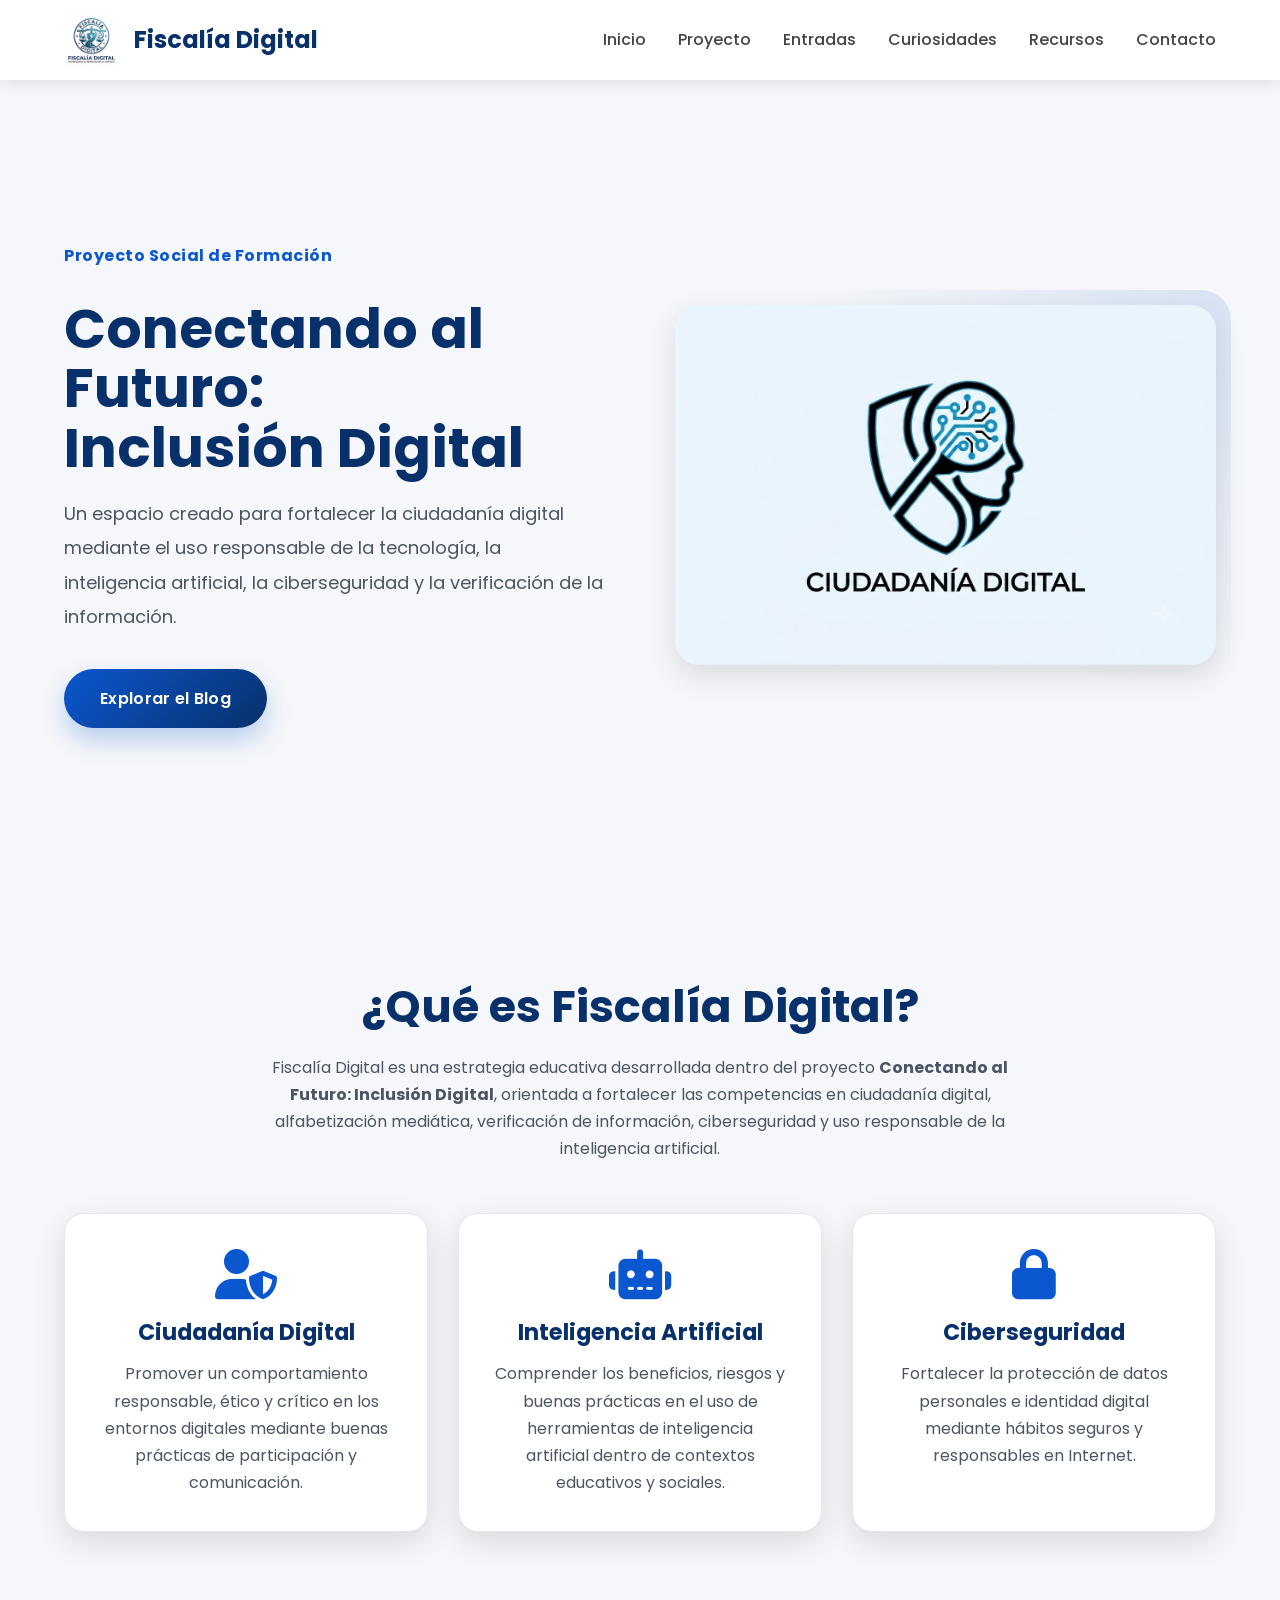
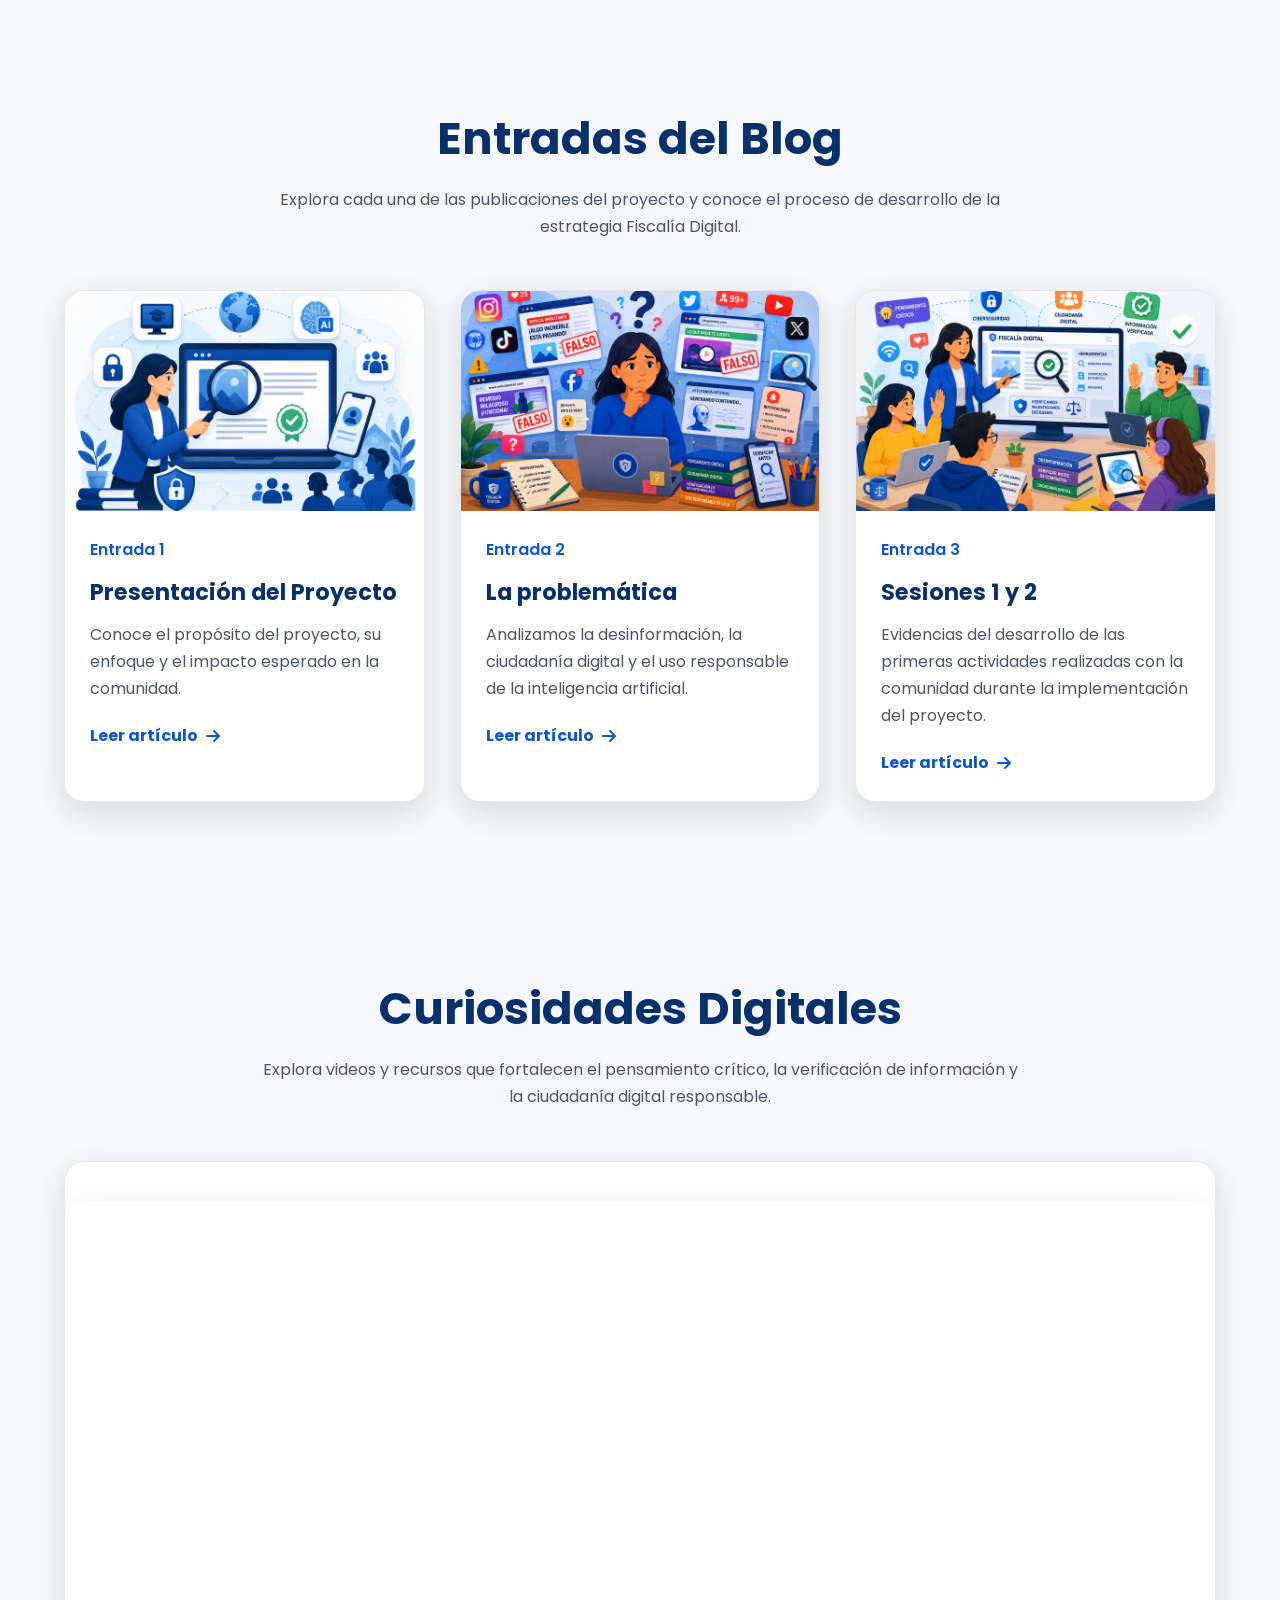
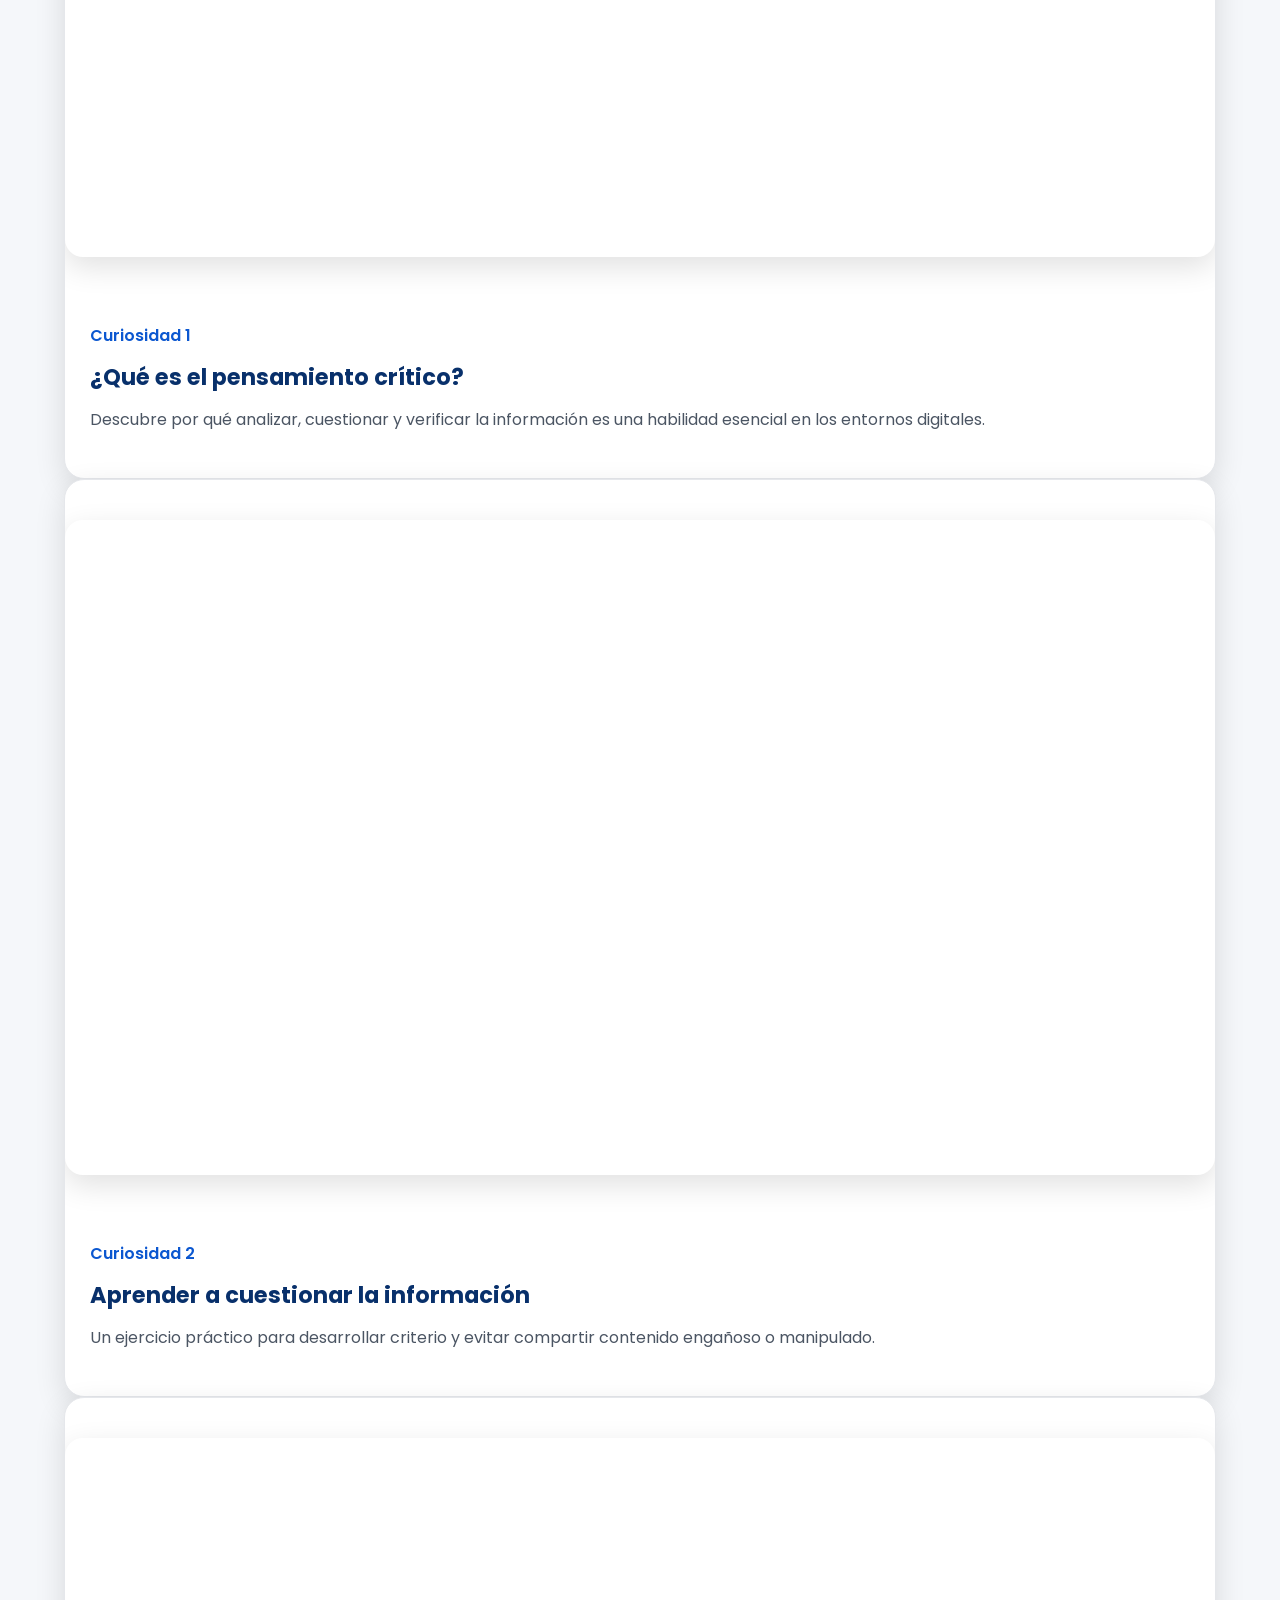
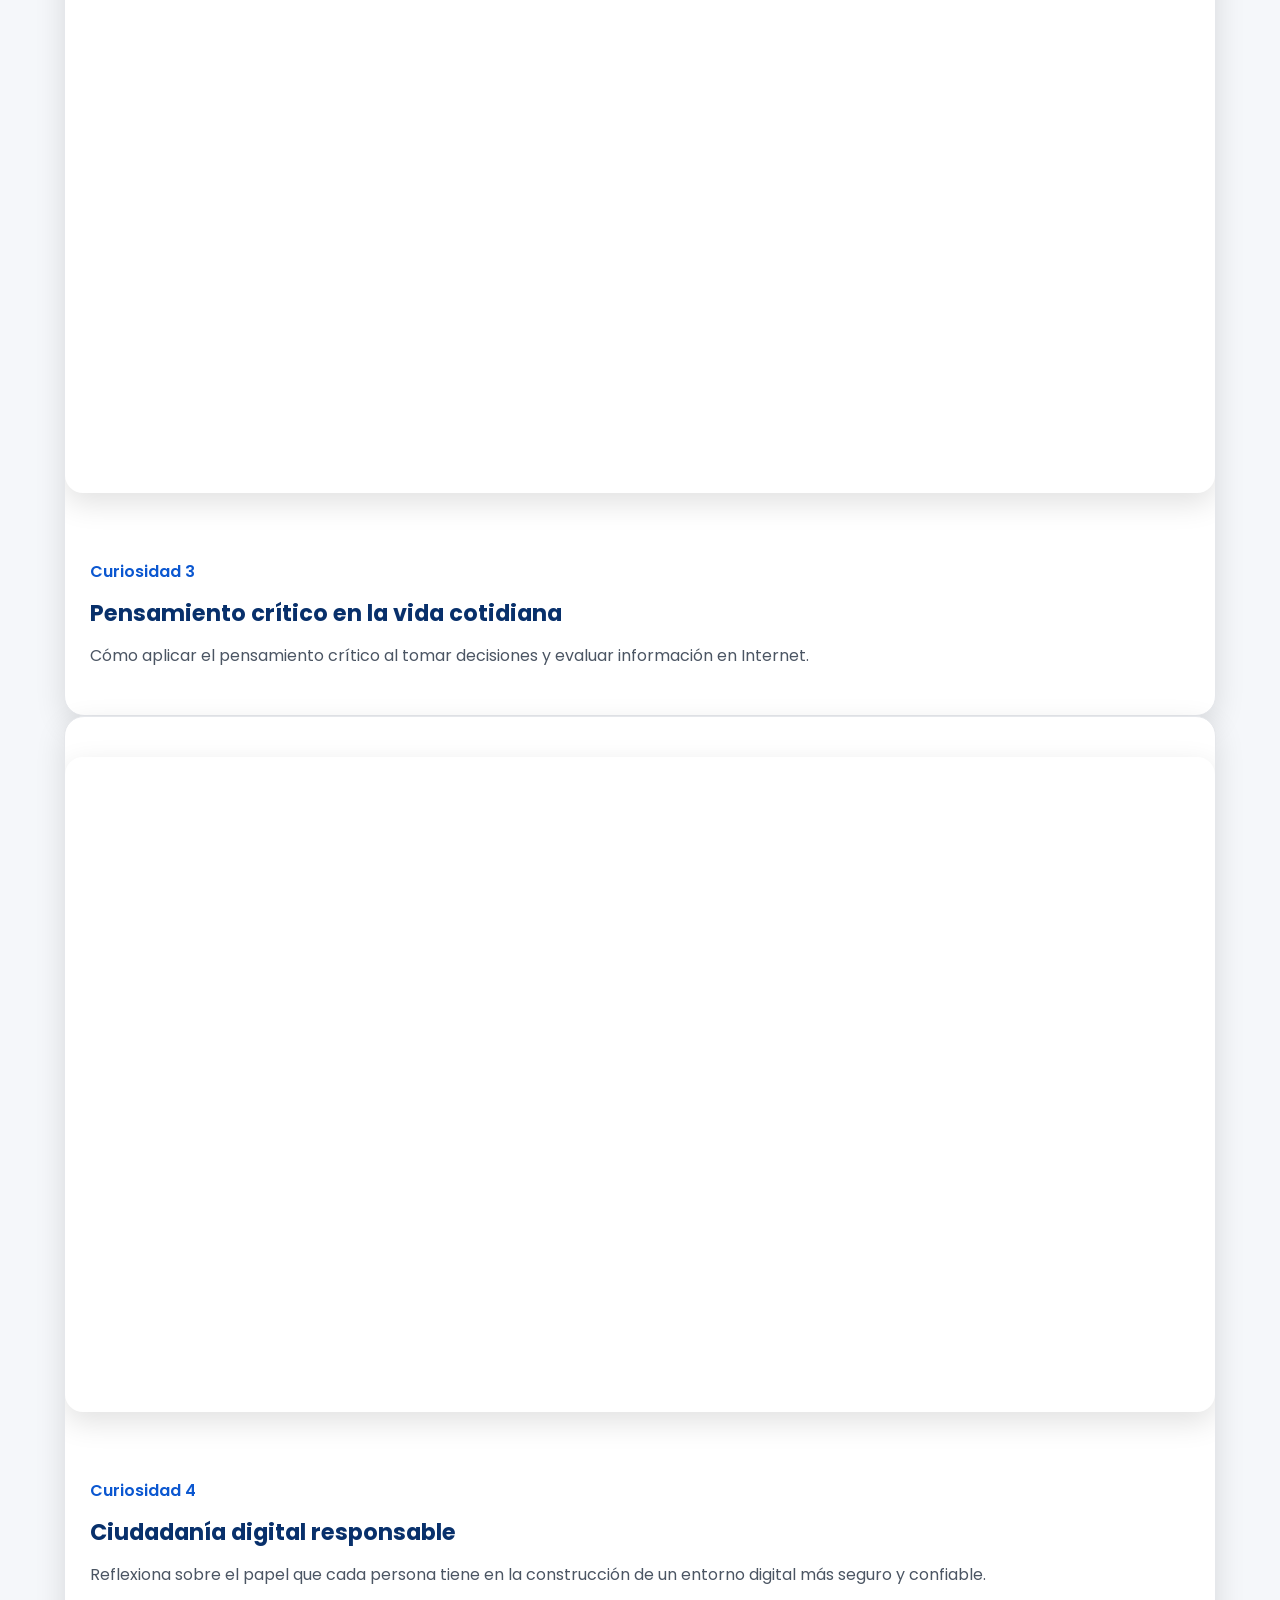
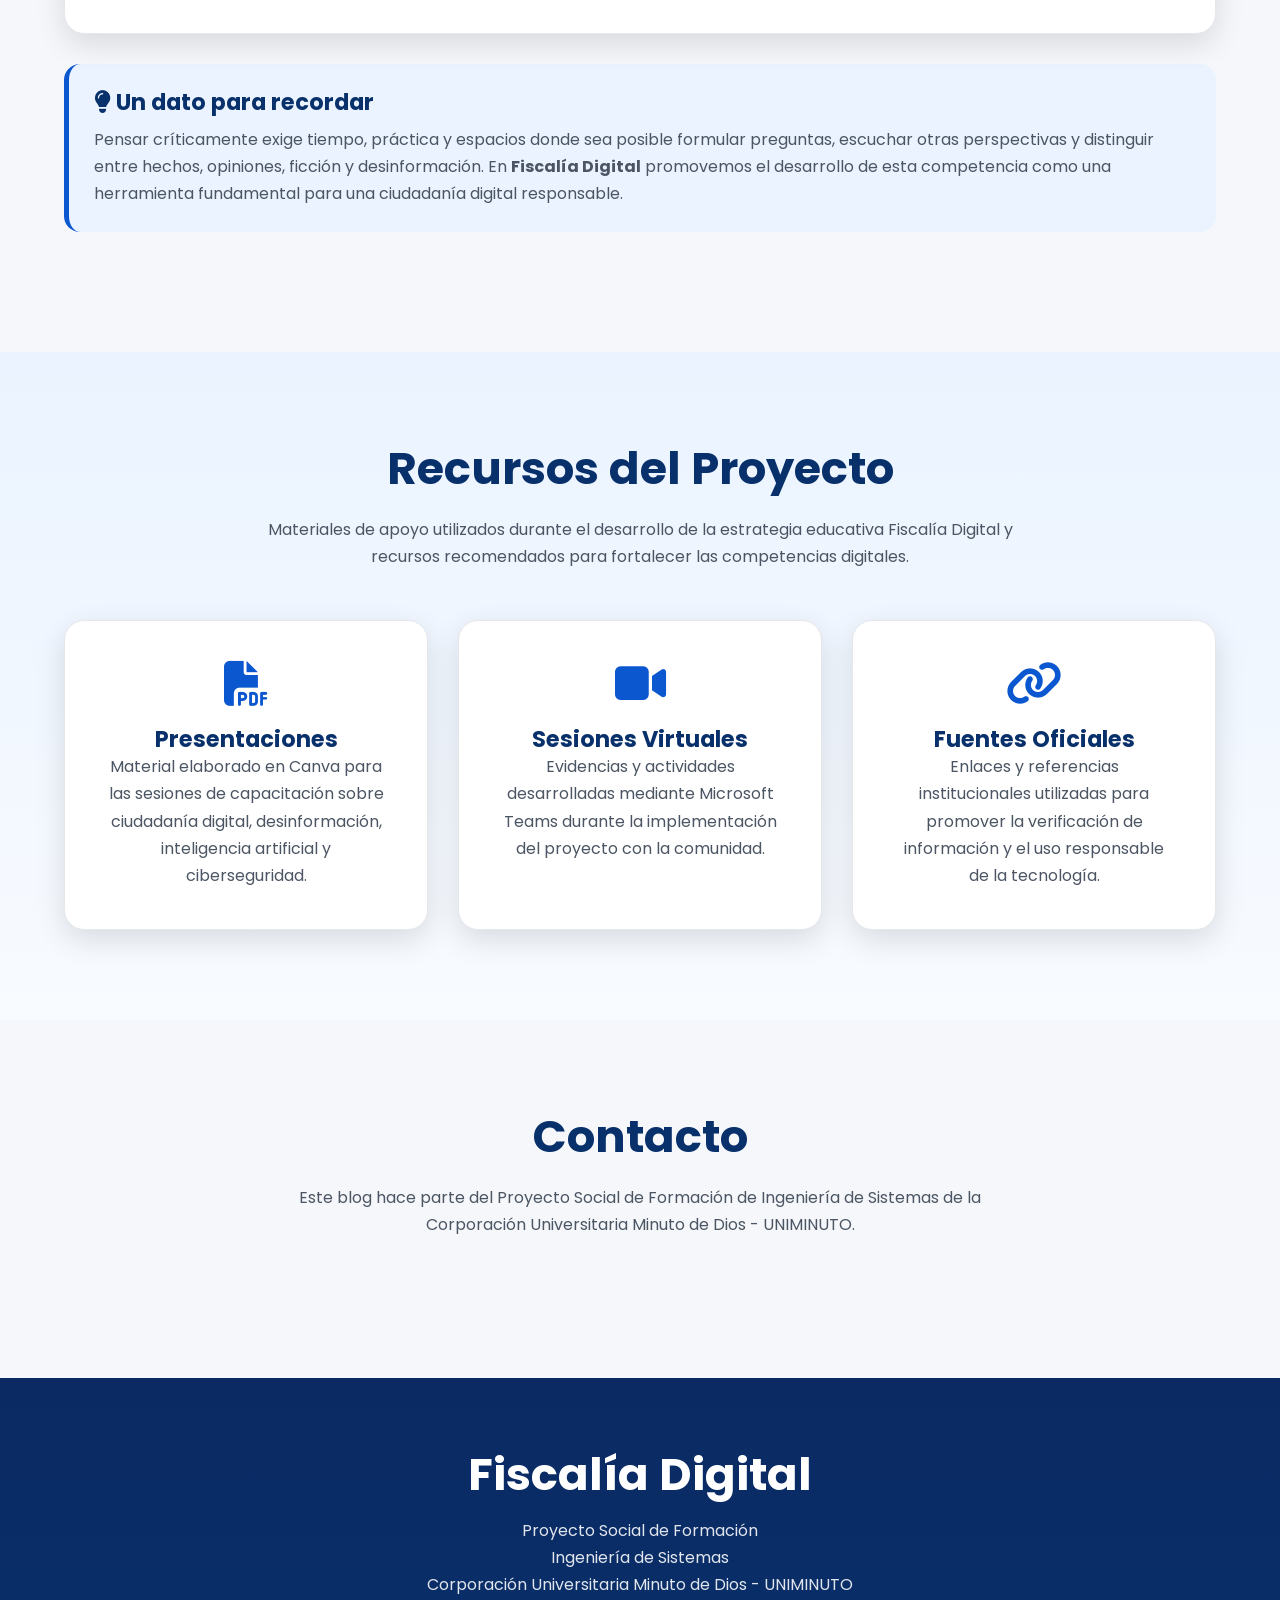
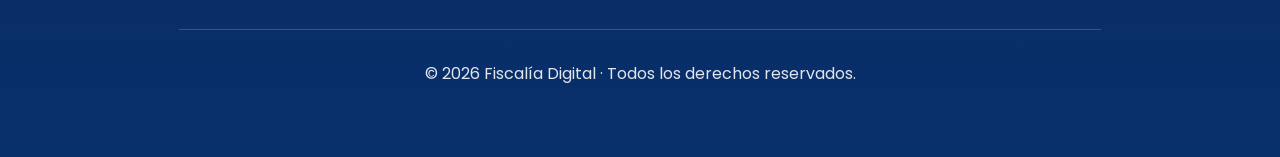
==== index.html @ 52dd86c6 "Revise curiosidades section for clarity and content Updated content in the 'curiosidades' section to" ====
<!DOCTYPE html>

<html lang="es">

<head>

<meta charset="UTF-8">
<meta name="viewport" content="width=device-width, initial-scale=1.0">

<title>Fiscalía Digital | Conectando al Futuro</title>

<meta name="description"
    content="Blog educativo sobre ciudadanía digital, inteligencia artificial, ciberseguridad y verificación de información.">

<link rel="icon" href="img/favicon.png">

<!-- Google Fonts -->
<link rel="preconnect" href="https://fonts.googleapis.com">
<link rel="preconnect" href="https://fonts.gstatic.com" crossorigin>

<link href="https://fonts.googleapis.com/css2?family=Poppins:wght@300;400;500;600;700;800&display=swap"
    rel="stylesheet">

<!-- Font Awesome -->
<link rel="stylesheet"
    href="https://cdnjs.cloudflare.com/ajax/libs/font-awesome/6.7.2/css/all.min.css">

<!-- CSS -->
<link rel="stylesheet" href="css/estilos.css">

</head>

<body>
<!-- ================= HEADER ================= -->

<header>

    <nav class="navbar">

        <div class="logo">

            <img src="img/logo.png" alt="Fiscalía Digital">

            <h2>Fiscalía Digital</h2>

        </div>

        <ul class="menu">
    <li><a href="#">Inicio</a></li>
    <li><a href="#proyecto">Proyecto</a></li>
    <li><a href="#entradas">Entradas</a></li>
    <li><a href="#curiosidades">Curiosidades</a></li>
    <li><a href="#recursos">Recursos</a></li>
    <li><a href="#contacto">Contacto</a></li>
        </ul>    

        <div class="menu-responsive">

            <i class="fa-solid fa-bars"></i>

        </div>

    </nav>

</header>



<!-- ================= HERO ================= -->

<section class="hero">

    <div class="hero-texto">

        <span>Proyecto Social de Formación</span>

        <h1>
            Conectando al Futuro:
            <br>
            Inclusión Digital
        </h1>

        <p>

            Un espacio creado para fortalecer la ciudadanía digital mediante
            el uso responsable de la tecnología, la inteligencia artificial,
            la ciberseguridad y la verificación de la información.

        </p>

        <a href="#entradas" class="btn-principal">

            Explorar el Blog

        </a>

    </div>

    <div class="hero-imagen">

        <img src="img/hero.jpg" alt="Ciudadanía Digital">

    </div>

</section>

<!-- ================= PROYECTO ================= -->

<section class="proyecto" id="proyecto">

    <div class="contenedor">

        <h2>¿Qué es Fiscalía Digital?</h2>

        <p class="subtitulo">

            Fiscalía Digital es una estrategia educativa desarrollada dentro del
            proyecto <strong>Conectando al Futuro: Inclusión Digital</strong>,
            orientada a fortalecer las competencias en ciudadanía digital,
            alfabetización mediática, verificación de información,
            ciberseguridad y uso responsable de la inteligencia artificial.

        </p>

        <div class="objetivos">

            <div class="objetivo">

                <i class="fa-solid fa-user-shield"></i>

                <h3>Ciudadanía Digital</h3>

                <p>

                    Promover un comportamiento responsable, ético y crítico
                    en los entornos digitales mediante buenas prácticas
                    de participación y comunicación.

                </p>

            </div>

            <div class="objetivo">

                <i class="fa-solid fa-robot"></i>

                <h3>Inteligencia Artificial</h3>

                <p>

                    Comprender los beneficios, riesgos y buenas prácticas
                    en el uso de herramientas de inteligencia artificial
                    dentro de contextos educativos y sociales.

                </p>

            </div>

            <div class="objetivo">

                <i class="fa-solid fa-lock"></i>

                <h3>Ciberseguridad</h3>

                <p>

                    Fortalecer la protección de datos personales e identidad
                    digital mediante hábitos seguros y responsables en Internet.

                </p>

            </div>

        </div>

    </div>

</section>


<!-- ================= ENTRADAS ================= -->

<section class="entradas" id="entradas">

    <div class="contenedor">

        <h2>Entradas del Blog</h2>

        <p class="subtitulo">

            Explora cada una de las publicaciones del proyecto y conoce
            el proceso de desarrollo de la estrategia Fiscalía Digital.

        </p>

        <div class="grid-blog">

            <!-- ================= ENTRADA 1 ================= -->

            <article class="card">

                <img src="img/entrada1.jpg" alt="Entrada 1">

                <div class="contenido">

                    <span>Entrada 1</span>

                    <h3>Presentación del Proyecto</h3>

                    <p>

                        Conoce el propósito del proyecto, su enfoque y el
                        impacto esperado en la comunidad.

                    </p>

                    <a href="entradas/entrada1.html">

                        Leer artículo
                        <i class="fa-solid fa-arrow-right"></i>

                    </a>

                </div>

            </article>

            <!-- ================= ENTRADA 2 ================= -->

            <article class="card">

                <img src="img/entrada2.jpg" alt="Entrada 2">

                <div class="contenido">

                    <span>Entrada 2</span>

                    <h3>La problemática</h3>

                    <p>

                        Analizamos la desinformación, la ciudadanía digital
                        y el uso responsable de la inteligencia artificial.

                    </p>

                    <a href="entradas/entrada2.html">

                        Leer artículo
                        <i class="fa-solid fa-arrow-right"></i>

                    </a>

                </div>

            </article>

            <!-- ================= ENTRADA 3 ================= -->

            <article class="card">

                <img src="img/entrada3.jpg" alt="Entrada 3">

                <div class="contenido">

                    <span>Entrada 3</span>

                    <h3>Sesiones 1 y 2</h3>

                    <p>

                        Evidencias del desarrollo de las primeras actividades
                        realizadas con la comunidad durante la implementación
                        del proyecto.

                    </p>

                    <a href="entradas/entrada3.html">

                        Leer artículo
                        <i class="fa-solid fa-arrow-right"></i>

                    </a>

                </div>

            </article>

            <!-- =====================================================
                 ENTRADA 4 (OCULTA TEMPORALMENTE)
            ======================================================

            <article class="card oculto">

                <img src="img/entrada4.jpg" alt="Entrada 4">

                <div class="contenido">

                    <span>Entrada 4</span>

                    <h3>Sesiones 3 y 4</h3>

                    <p>

                        Desarrollo de talleres sobre inteligencia artificial
                        y ciberseguridad.

                    </p>

                    <a href="entradas/entrada4.html">

                        Leer artículo
                        <i class="fa-solid fa-arrow-right"></i>

                    </a>

                </div>

            </article>

            ====================================================== -->

            <!-- =====================================================
                 ENTRADA 5 (OCULTA TEMPORALMENTE)
            ======================================================

            <article class="card oculto">

                <img src="img/entrada5.jpg" alt="Entrada 5">

                <div class="contenido">

                    <span>Entrada 5</span>

                    <h3>Reflexión Final</h3>

                    <p>

                        Conclusiones, aprendizajes y resultados obtenidos
                        durante la implementación del proyecto.

                    </p>

                    <a href="entradas/entrada5.html">

                        Leer artículo
                        <i class="fa-solid fa-arrow-right"></i>

                    </a>

                </div>

            </article>

            ====================================================== -->

        </div>

    </div>

</section>

<!-- ================= CURIOSIDADES DIGITALES ================= -->

<section class="curiosidades" id="curiosidades">

<div class="contenedor">

    <h2>Curiosidades Digitales</h2>

    <p class="subtitulo">

        Explora videos y recursos que fortalecen el pensamiento crítico,
        la verificación de información y la ciudadanía digital responsable.

    </p>

    <div class="carrusel-videos">

        <!-- Video 1 -->

        <article class="card video-card">

            <div class="video">

                <iframe src="https://www.youtube.com/embed/WxC4RfTiOsM"
                    title="Pensamiento crítico y ciudadanía digital"
                    allowfullscreen>

                </iframe>

            </div>

            <div class="contenido">

                <span>Curiosidad 1</span>

                <h3>¿Qué es el pensamiento crítico?</h3>

                <p>

                    Descubre por qué analizar, cuestionar y verificar la
                    información es una habilidad esencial en los entornos digitales.

                </p>

            </div>

        </article>

        <!-- Video 2 -->

        <article class="card video-card">

            <div class="video">

                <iframe src="https://www.youtube.com/embed/isjkB51pM74"
                    title="Aprender a cuestionar la información"
                    allowfullscreen>

                </iframe>

            </div>

            <div class="contenido">

                <span>Curiosidad 2</span>

                <h3>Aprender a cuestionar la información</h3>

                <p>

                    Un ejercicio práctico para desarrollar criterio y evitar
                    compartir contenido engañoso o manipulado.

                </p>

            </div>

        </article>

        <!-- Video 3 -->

        <article class="card video-card">

            <div class="video">

                <iframe src="https://www.youtube.com/embed/Wm_OqUVIvp0"
                    title="Pensamiento crítico en la vida cotidiana"
                    allowfullscreen>

                </iframe>

            </div>

            <div class="contenido">

                <span>Curiosidad 3</span>

                <h3>Pensamiento crítico en la vida cotidiana</h3>

                <p>

                    Cómo aplicar el pensamiento crítico al tomar decisiones
                    y evaluar información en Internet.

                </p>

            </div>

        </article>

        <!-- Video 4 -->

        <article class="card video-card">

            <div class="video">

                <iframe src="https://www.youtube.com/embed/RftVwSvKNKg"
                    title="Ciudadanía digital y verificación de información"
                    allowfullscreen>

                </iframe>

            </div>

            <div class="contenido">

                <span>Curiosidad 4</span>

                <h3>Ciudadanía digital responsable</h3>

                <p>

                    Reflexiona sobre el papel que cada persona tiene en la
                    construcción de un entorno digital más seguro y confiable.

                </p>

            </div>

        </article>

    </div>

    <div class="destacado mt-4">

        <h3>

            <i class="fa-solid fa-lightbulb"></i>

            Un dato para recordar

        </h3>

        <p>

            Pensar críticamente exige tiempo, práctica y espacios donde sea posible
            formular preguntas, escuchar otras perspectivas y distinguir entre
            hechos, opiniones, ficción y desinformación. En <strong>Fiscalía Digital</strong>
            promovemos el desarrollo de esta competencia como una herramienta fundamental
            para una ciudadanía digital responsable.

        </p>

    </div>

</div>


</section>



    
<!-- ================= RECURSOS ================= -->

<section class="recursos" id="recursos">

    <div class="contenedor">

        <h2>Recursos del Proyecto</h2>

        <p class="subtitulo">

            Materiales de apoyo utilizados durante el desarrollo de la estrategia
            educativa Fiscalía Digital y recursos recomendados para fortalecer
            las competencias digitales.

        </p>

        <div class="recursos-grid">

            <div>

                <i class="fa-solid fa-file-pdf"></i>

                <h3>Presentaciones</h3>

                <p>

                    Material elaborado en Canva para las sesiones de capacitación
                    sobre ciudadanía digital, desinformación, inteligencia artificial
                    y ciberseguridad.

                </p>

            </div>

            <div>

                <i class="fa-solid fa-video"></i>

                <h3>Sesiones Virtuales</h3>

                <p>

                    Evidencias y actividades desarrolladas mediante Microsoft Teams
                    durante la implementación del proyecto con la comunidad.

                </p>

            </div>

            <div>

                <i class="fa-solid fa-link"></i>

                <h3>Fuentes Oficiales</h3>

                <p>

                    Enlaces y referencias institucionales utilizadas para promover
                    la verificación de información y el uso responsable de la tecnología.

                </p>

            </div>

        </div>

    </div>

</section>



<!-- ================= CONTACTO ================= -->

<section id="contacto">

    <div class="contenedor">

        <h2>Contacto</h2>

        <p class="subtitulo">

            Este blog hace parte del Proyecto Social de Formación de Ingeniería
            de Sistemas de la Corporación Universitaria Minuto de Dios - UNIMINUTO.

        </p>

  

    </div>

</section>



<!-- ================= FOOTER ================= -->

<footer>

    <div class="contenedor-footer">

        <h2>Fiscalía Digital</h2>

        <p>

            Proyecto Social de Formación

            <br>

            Ingeniería de Sistemas

            <br>

            Corporación Universitaria Minuto de Dios - UNIMINUTO

        </p>

    

        <hr>

        <p>

            © 2026 Fiscalía Digital · Todos los derechos reservados.

        </p>

    </div>

</footer>



<!-- ================= JAVASCRIPT ================= -->

<script src="js/script.js"></script>


</body>

</html>
---- css/estilos.css ----
/* ==========================================================
FISCALÍA DIGITAL
Hoja de estilos principal
Proyecto Social de Formación - UNIMINUTO

Estructura:

1. Sistema Base
2. Componentes del Sitio
3. Componentes para Entradas
4. Interactividad y Responsive
   ========================================================== */

/* ==========================================================

1. SISTEMA BASE
   ========================================================== */

/*==========================
RESET GENERAL
==========================*/

*{

 
margin:0;

padding:0;

box-sizing:border-box;

scroll-behavior:smooth;
 

}

/*==========================
VARIABLES DE DISEÑO
==========================*/

:root{

 
/* Colores principales */

--azul:#0B57D0;

--azulOscuro:#08306B;

--celeste:#EAF3FF;

/* Colores neutros */

--gris:#F5F7FA;

--grisClaro:#FAFBFC;

--grisMedio:#E5E7EB;

--grisOscuro:#6B7280;

/* Texto */

--texto:#333333;

--textoClaro:#4B5563;

/* Básicos */

--blanco:#FFFFFF;

--negro:#111827;

/* Sombras */

--sombra:0px 10px 30px rgba(0,0,0,.12);

--sombraSuave:0px 6px 18px rgba(0,0,0,.08);

--sombraFuerte:0px 18px 45px rgba(0,0,0,.18);

/* Bordes */

--radio:20px;

--borde:#E5E7EB;

/* Transiciones */

--transicion:.3s ease;
 

}

/*==========================
TIPOGRAFÍA Y BODY
==========================*/

body{

 
font-family:'Poppins',sans-serif;

background:var(--gris);

color:var(--texto);

line-height:1.7;

-webkit-font-smoothing:antialiased;

text-rendering:optimizeLegibility;
 

}

/*==========================
ELEMENTOS BÁSICOS
==========================*/

img{

 
width:100%;

display:block;
 

}

a{

 
text-decoration:none;

color:inherit;
 

}

ul{

 
list-style:none;
 

}

button{

 
font-family:inherit;
 

}

/*==========================
CONTENEDOR PRINCIPAL
==========================*/

.contenedor{

 
width:90%;

max-width:1200px;

margin:auto;
 

}

/*==========================
TÍTULOS GLOBALES
==========================*/

h1,
h2,
h3,
h4,
h5,
h6{

 
color:var(--azulOscuro);

font-weight:700;

line-height:1.2;
 

}

h1{

 
font-size:clamp(2.5rem,5vw,4rem);
 

}

h2{

 
font-size:clamp(2rem,4vw,2.8rem);
 

}

h3{

 
font-size:1.4rem;
 

}

p{

 
color:var(--textoClaro);
 

}

/*==========================
SECCIONES
==========================*/

section{

 
padding:90px 0;
 

}

section h2{

 
text-align:center;

margin-bottom:20px;
 

}

.subtitulo{

 
text-align:center;

max-width:760px;

margin:0 auto 50px;
 

}

/*==========================
BOTÓN PRINCIPAL
==========================*/

.btn-principal{

    display:inline-flex;

    align-items:center;

    justify-content:center;

    gap:12px;

    background:linear-gradient(135deg, var(--azul), var(--azulOscuro));

    color:var(--blanco) !important;

    padding:16px 36px;

    border-radius:999px;

    font-weight:600;

    letter-spacing:.3px;

    transition:all var(--transicion);

    box-shadow:0 12px 24px rgba(11,87,208,.25);

}

.btn-principal i{

    font-size:16px;

    color:var(--blanco);

}

.btn-principal:hover{

    background:linear-gradient(135deg, var(--azulOscuro), #06224F);

    color:var(--blanco) !important;

    transform:translateY(-3px);

    box-shadow:0 18px 36px rgba(8,48,107,.30);

}

.btn-principal:visited{

    color:var(--blanco);

}

/*==========================
UTILIDADES
==========================*/

.oculto{

 
display:none !important;
 

}

.texto-centro{

 
text-align:center;
 

}

.mt-1{ margin-top:10px; }

.mt-2{ margin-top:20px; }

.mt-3{ margin-top:30px; }

.mt-4{ margin-top:40px; }

.mt-5{ margin-top:50px; }

.mb-1{ margin-bottom:10px; }

.mb-2{ margin-bottom:20px; }

.mb-3{ margin-bottom:30px; }

.mb-4{ margin-bottom:40px; }

.mb-5{ margin-bottom:50px; }

/*==========================
DIVISOR
==========================*/

.divisor{

 
width:100%;

height:1px;

background:var(--grisMedio);

margin:60px 0;
 

}

/*==========================
ANIMACIÓN BASE
==========================*/

.fade-up{

 
opacity:0;

transform:translateY(30px);

transition:all .8s ease;
 

}

.fade-up.visible{

 
opacity:1;

transform:translateY(0);
 

}

/* ==========================================================
FIN DE LA SECCIÓN 1
========================================================== */
/* ==========================================================
2. COMPONENTES DEL SITIO
========================================================== */

/*==========================
NAVBAR
==========================*/

header{

 
width:100%;

position:fixed;

top:0;

left:0;

z-index:999;

background:rgba(255,255,255,.95);

backdrop-filter:blur(10px);

box-shadow:0 5px 15px rgba(0,0,0,.08);

transition:all var(--transicion);
 

}

.navbar{

 
width:90%;

max-width:1200px;

margin:auto;

display:flex;

justify-content:space-between;

align-items:center;

height:80px;
 

}

.logo{

 
display:flex;

align-items:center;

gap:15px;
 

}

.logo img{

 
width:55px;
 

}

.logo h2{

 
color:var(--azulOscuro);

font-size:24px;

font-weight:700;
 

}

.menu{

 
display:flex;

align-items:center;

gap:32px;
 

}

.menu a{

 
color:#444;

font-weight:500;

position:relative;

transition:color var(--transicion);
 

}

.menu a::after{

 
content:"";

position:absolute;

left:0;

bottom:-6px;

width:0;

height:2px;

background:var(--azul);

transition:width var(--transicion);
 

}

.menu a:hover{

 
color:var(--azul);
 

}

.menu a:hover::after{

 
width:100%;
 

}

.menu-responsive{

 
display:none;

font-size:28px;

color:var(--azul);

cursor:pointer;
 

}

/*==========================
HERO
==========================*/

.hero{

 
margin-top:80px;

min-height:90vh;

display:grid;

grid-template-columns:1fr 1fr;

align-items:center;

gap:70px;

width:90%;

max-width:1200px;

margin-left:auto;

margin-right:auto;

padding:40px 0;
 

}

.hero-texto span{

 
display:inline-block;

color:var(--azul);

font-weight:700;

margin-bottom:10px;

letter-spacing:.5px;
 

}

.hero-texto h1{

 
font-size:55px;

margin:20px 0;

color:var(--azulOscuro);

line-height:1.08;
 

}

.hero-texto p{

 
line-height:1.9;

font-size:18px;

margin-bottom:35px;
 

}

.hero-imagen{

 
position:relative;
 

}

.hero-imagen::before{

 
content:"";

position:absolute;

inset:-15px;

border-radius:30px;

background:radial-gradient(circle at top right, rgba(11,87,208,.12), transparent 60%);

z-index:-1;
 

}

.hero-imagen img{

 
border-radius:25px;

box-shadow:var(--sombra);

transition:transform .4s ease;
 

}

.hero-imagen img:hover{

 
transform:scale(1.02);
 

}

/*==========================
OBJETIVOS
==========================*/

.objetivos{

 
margin-top:50px;

display:grid;

grid-template-columns:repeat(3,1fr);

gap:30px;
 

}

.objetivo{

 
background:var(--blanco);

border:1px solid var(--borde);

border-radius:20px;

padding:35px;

text-align:center;

box-shadow:var(--sombra);

transition:transform .35s ease, box-shadow .35s ease;
 

}

.objetivo:hover{

 
transform:translateY(-10px);

box-shadow:0 18px 40px rgba(11,87,208,.16);
 

}

.objetivo i{

 
font-size:50px;

color:var(--azul);

margin-bottom:20px;
 

}

.objetivo h3{

 
margin-bottom:15px;
 

}

/*==========================
TARJETAS BLOG
==========================*/

.grid-blog{

 
display:grid;

grid-template-columns:repeat(auto-fit,minmax(320px,1fr));

gap:35px;
 

}

.card{

 
background:var(--blanco);

border:1px solid var(--borde);

overflow:hidden;

border-radius:20px;

box-shadow:var(--sombra);

transition:transform .35s ease, box-shadow .35s ease;
 

}

.card:hover{

 
transform:translateY(-10px);

box-shadow:0 18px 40px rgba(11,87,208,.16);
 

}

.card img{

 
height:220px;

object-fit:cover;
 

}

.card .contenido{

 
padding:25px;
 

}

.card span{

 
color:var(--azul);

font-weight:600;
 

}

.card h3{

 
margin:15px 0;
 

}

.card p{

 
line-height:1.7;

margin-bottom:20px;
 

}

.card a{

 
color:var(--azul);

font-weight:bold;

display:inline-flex;

align-items:center;

gap:8px;
 

}

.card a i{

 
margin-left:0;
 

}

/*==========================
RECURSOS
==========================*/

.recursos{

 
background:linear-gradient(180deg,var(--celeste),#F8FBFF);
 

}

.recursos-grid{

 
display:grid;

grid-template-columns:repeat(3,1fr);

gap:30px;

margin-top:50px;
 

}

.recursos-grid div{

 
background:var(--blanco);

border:1px solid var(--borde);

padding:40px;

border-radius:20px;

text-align:center;

box-shadow:var(--sombra);

transition:transform .35s ease, box-shadow .35s ease;
 

}

.recursos-grid div:hover{

 
transform:translateY(-8px);

box-shadow:0 18px 40px rgba(11,87,208,.16);
 

}

.recursos-grid i{

 
font-size:45px;

color:var(--azul);

margin-bottom:20px;
 

}

/*==========================
FOOTER
==========================*/

footer{

 
background:linear-gradient(180deg,#0B2A63,var(--azulOscuro));

color:var(--blanco);

padding:70px 0;

text-align:center;
 

}

footer h2{

 
color:var(--blanco);

margin-bottom:15px;
 

}

footer p{

 
color:rgba(255,255,255,.88);
 

}

.redes{

 
display:flex;

justify-content:center;

gap:18px;

margin:30px 0;
 

}

.redes a{

 
width:50px;

height:50px;

background:rgba(255,255,255,.12);

color:var(--blanco);

display:flex;

justify-content:center;

align-items:center;

border-radius:50%;

font-size:20px;

transition:all var(--transicion);
 

}

.redes a:hover{

 
background:var(--blanco);

color:var(--azul);

transform:translateY(-4px);
 

}
.contenedor-footer{

    width:90%;

    max-width:1200px;

    margin:auto;

}

footer hr{

 
margin:30px auto;

width:80%;

border:none;

border-top:1px solid rgba(255,255,255,.18);
 

}

/* ==========================================================
FIN DE LA SECCIÓN 2
========================================================== */
/* ==========================================================
3. COMPONENTES PARA ENTRADAS
========================================================== */

/*==========================
HERO DE ARTÍCULOS
==========================*/

.hero-articulo{

 
min-height:60vh;

align-items:center;
 

}

.hero-articulo .hero-texto{

 
max-width:620px;
 

}

.hero-articulo .hero-texto p{

 
max-width:560px;
 

}

.hero-articulo .hero-imagen img{

 
max-height:420px;

object-fit:cover;
 

}

/*==========================
CONTENIDO DEL ARTÍCULO
==========================*/

.articulo{

 
padding:50px;
 

}

.articulo h2{

 
text-align:left;

margin-bottom:20px;
 

}

.articulo h3{

 
text-align:left;

margin:35px 0 15px;
 

}

.articulo p{

 
line-height:1.9;

margin-bottom:18px;

color:var(--textoClaro);
 

}

.articulo ul{

 
list-style:disc;

padding-left:22px;

color:var(--textoClaro);

line-height:1.9;

margin-bottom:20px;
 

}

.articulo li{

 
margin-bottom:8px;
 

}

/*==========================
AUTOR DEL ARTÍCULO
==========================*/

.autor{

 
display:flex;

align-items:center;

gap:15px;

margin-bottom:35px;
 

}

.autor img{

 
width:60px;

height:60px;

border-radius:50%;

object-fit:cover;
 

}

.autor h4{

 
margin:0;

color:var(--azulOscuro);
 

}

.autor small{

 
color:var(--grisOscuro);
 

}

/*==========================
BADGES / ETIQUETAS
==========================*/

.badges{

 
display:flex;

flex-wrap:wrap;

gap:12px;

margin-top:25px;
 

}

.badge{

 
display:inline-flex;

align-items:center;

gap:8px;

background:var(--celeste);

color:var(--azulOscuro);

padding:10px 16px;

border-radius:999px;

font-size:14px;

font-weight:600;
 

}

/*==========================
CAJAS DESTACADAS
==========================*/

.destacado{

 
background:var(--celeste);

border-left:5px solid var(--azul);

padding:25px;

border-radius:16px;

margin:30px 0;
 

}

.destacado h3{

 
margin:0 0 10px;

color:var(--azulOscuro);
 

}

.destacado p{

 
margin:0;
 

}

/*==========================
CITA O MENSAJE
==========================*/

.cita{

 
background:#FFF8E8;

border-left:6px solid #F4B400;

padding:25px;

border-radius:16px;

margin:30px 0;

font-style:italic;
 

}

.cita strong{

 
display:block;

color:#8A5A00;

margin-bottom:10px;
 

}

/*==========================
LISTA DE TEMAS
==========================*/

.lista-temas{

 
background:var(--grisClaro);

border:1px solid var(--borde);

border-radius:18px;

padding:25px;

margin:30px 0;
 

}

.lista-temas ul{

 
margin:0;

padding-left:20px;
 

}

.lista-temas li{

 
margin-bottom:10px;
 

}

/*==========================
GALERÍA DE IMÁGENES
==========================*/

.galeria{

 
display:grid;

grid-template-columns:repeat(auto-fit,minmax(240px,1fr));

gap:20px;

margin:35px 0;
 

}

.galeria img{

 
border-radius:18px;

height:220px;

object-fit:cover;

box-shadow:var(--sombra);

transition:transform var(--transicion);
 

}

.galeria img:hover{

 
transform:scale(1.03);
 

}

/*==========================
LÍNEA DE TIEMPO
==========================*/

.timeline{

 
position:relative;

padding-left:30px;

margin:35px 0;
 

}

.timeline::before{

 
content:"";

position:absolute;

left:8px;

top:0;

bottom:0;

width:3px;

background:var(--azul);
 

}

.timeline-item{

 
position:relative;

margin-bottom:30px;
 

}

.timeline-item::before{

 
content:"";

position:absolute;

left:-30px;

top:6px;

width:18px;

height:18px;

background:var(--azul);

border-radius:50%;

box-shadow:0 0 0 5px var(--celeste);
 

}

.timeline-item h3{

 
margin:0 0 10px;
 

}

/*==========================
RESULTADOS / MÉTRICAS
==========================*/

.resultados{

 
display:grid;

grid-template-columns:repeat(auto-fit,minmax(220px,1fr));

gap:20px;

margin:35px 0;
 

}

.resultado{

 
background:var(--blanco);

border:1px solid var(--borde);

border-radius:18px;

padding:25px;

text-align:center;

box-shadow:var(--sombra);
 

}

.resultado i{

 
font-size:36px;

color:var(--azul);

margin-bottom:15px;
 

}

.resultado h4{

 
margin-bottom:10px;

color:var(--azulOscuro);
 

}

/*==========================
VIDEO RESPONSIVO
==========================*/

.video{

 
margin:40px 0;

border-radius:18px;

overflow:hidden;

box-shadow:var(--sombra);
 

}

.video iframe{

 
width:100%;

aspect-ratio:16/9;

border:none;
 

}

/*==========================
REFERENCIAS
==========================*/

.referencias{

 
background:var(--grisClaro);

border:1px solid var(--borde);

border-radius:18px;

padding:25px;

margin-top:40px;
 

}

.referencias h3{

 
margin-top:0;
 

}

.referencias ul{

 
list-style:decimal;

padding-left:22px;

line-height:1.9;
 

}

.referencias li{

 
margin-bottom:10px;
 

}

/*==========================
BOTÓN CENTRADO
==========================*/

.texto-centro{

 
text-align:center;
 

}

/* ==========================================================
FIN DE LA SECCIÓN 3
========================================================== */
/* ==========================================================
4. INTERACTIVIDAD Y RESPONSIVE
========================================================== */

/*==============================
MENÚ RESPONSIVE
==============================*/

.mostrar-menu{

 
display:flex !important;

position:absolute;

top:80px;

left:0;

width:100%;

background:rgba(255,255,255,.98);

backdrop-filter:blur(12px);

flex-direction:column;

align-items:center;

padding:30px;

gap:25px;

box-shadow:0 10px 20px rgba(0,0,0,.15);

animation:desplegarMenu .3s ease;
 

}

@keyframes desplegarMenu{

 
from{

    opacity:0;

    transform:translateY(-12px);

}

to{

    opacity:1;

    transform:translateY(0);

}
 

}

/*==============================
NAVBAR SCROLL
==============================*/

.navbar-scroll{

 
background:#ffffff;

box-shadow:0 10px 25px rgba(0,0,0,.12);
 

}

/*==============================
BOTÓN SUBIR
==============================*/

.btn-subir{

 
position:fixed;

right:25px;

bottom:25px;

width:55px;

height:55px;

border:none;

border-radius:50%;

background:var(--azul);

color:var(--blanco);

cursor:pointer;

font-size:22px;

opacity:0;

pointer-events:none;

transition:all var(--transicion);

z-index:999;

box-shadow:0 10px 24px rgba(11,87,208,.28);
 

}

.btn-subir:hover{

 
background:var(--azulOscuro);

transform:translateY(-4px);
 

}

.btn-subir.mostrar{

 
opacity:1;

pointer-events:auto;
 

}

/*==============================
ANIMACIONES DE APARICIÓN
==============================*/

.card,
.objetivo,
.recursos-grid div,
.resultado,
.timeline-item,
.galeria img{

 
opacity:0;

transform:translateY(40px);

transition:opacity .8s ease, transform .8s ease;
 

}

.visible{

 
opacity:1 !important;

transform:translateY(0) !important;
 

}

/*==============================
RESPONSIVE - TABLET
==============================*/

@media(max-width:1024px){

 
.hero{

    grid-template-columns:1fr;

    text-align:center;

    gap:40px;

    min-height:auto;

    padding:60px 0;

}

.hero-imagen{

    max-width:700px;

    margin:0 auto;

}

.objetivos{

    grid-template-columns:repeat(2,1fr);

}

.recursos-grid{

    grid-template-columns:repeat(2,1fr);

}
 

}

/*==============================
RESPONSIVE - MÓVIL
==============================*/

@media(max-width:768px){

 
section{

    padding:70px 0;

}

.navbar{

    height:72px;

}

.logo h2{

    font-size:20px;

}

.logo img{

    width:48px;

}

.menu{

    display:none;

}

.menu-responsive{

    display:block;

}

.hero{

    margin-top:72px;

    grid-template-columns:1fr;

    text-align:center;

    gap:30px;

    min-height:auto;

}

.hero h1{

    font-size:42px;

}

.hero-texto p{

    font-size:16px;

}

.btn-principal{

    width:100%;

    justify-content:center;

}

.objetivos,
.recursos-grid,
.resultados{

    grid-template-columns:1fr;

}

.articulo{

    padding:30px;

}

.autor{

    flex-direction:column;

    text-align:center;

}

.badges{

    justify-content:center;

}

.galeria{

    grid-template-columns:1fr;

}

.timeline{

    padding-left:22px;

}

.timeline-item::before{

    left:-22px;

}

.btn-subir{

    width:50px;

    height:50px;

    right:18px;

    bottom:18px;

}
 

}

/*==============================
RESPONSIVE - PANTALLAS PEQUEÑAS
==============================*/

@media(max-width:480px){

 
.contenedor{

    width:94%;

}

.hero h1{

    font-size:34px;

}

.hero-texto span{

    font-size:14px;

}

.card .contenido{

    padding:20px;

}

.badge{

    font-size:12px;

    padding:8px 14px;

}

footer{

    padding:55px 0;

}
 

}

/* ==========================================================
FIN DE LA SECCIÓN 4
========================================================== */
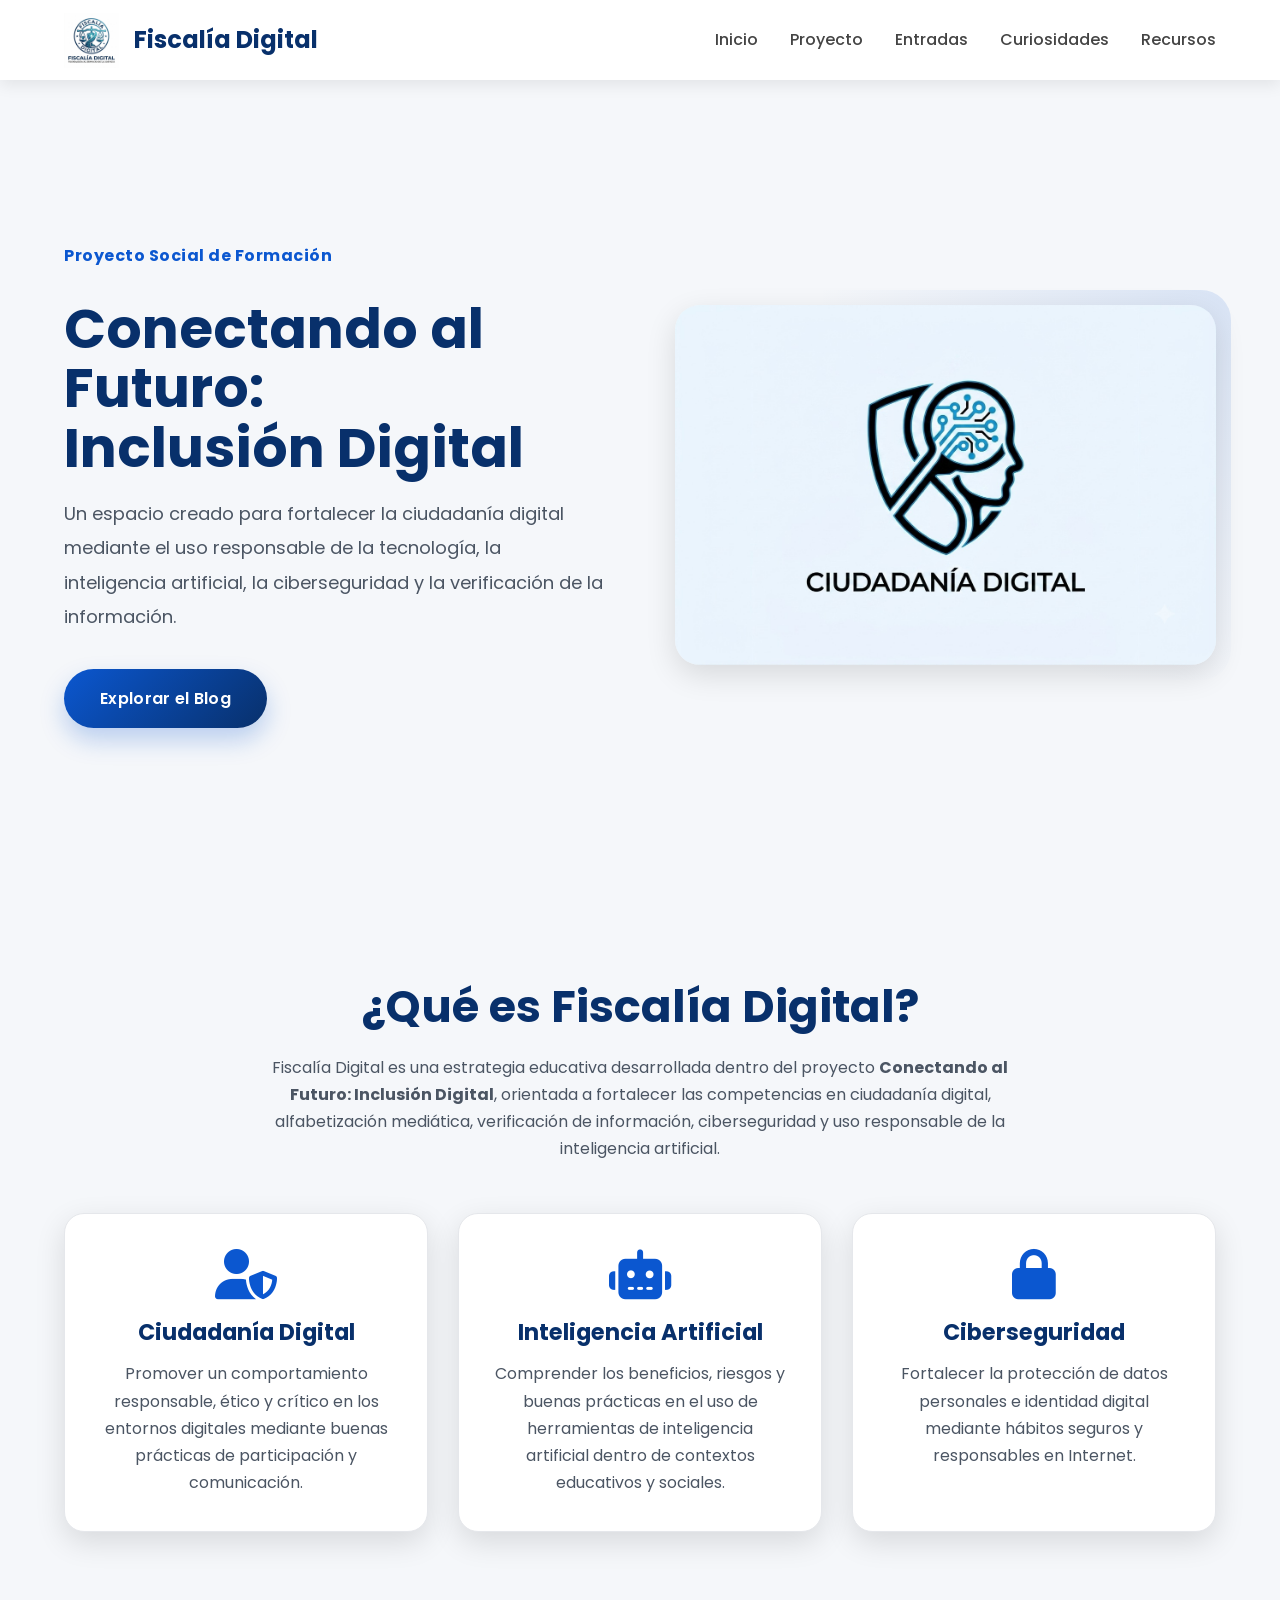
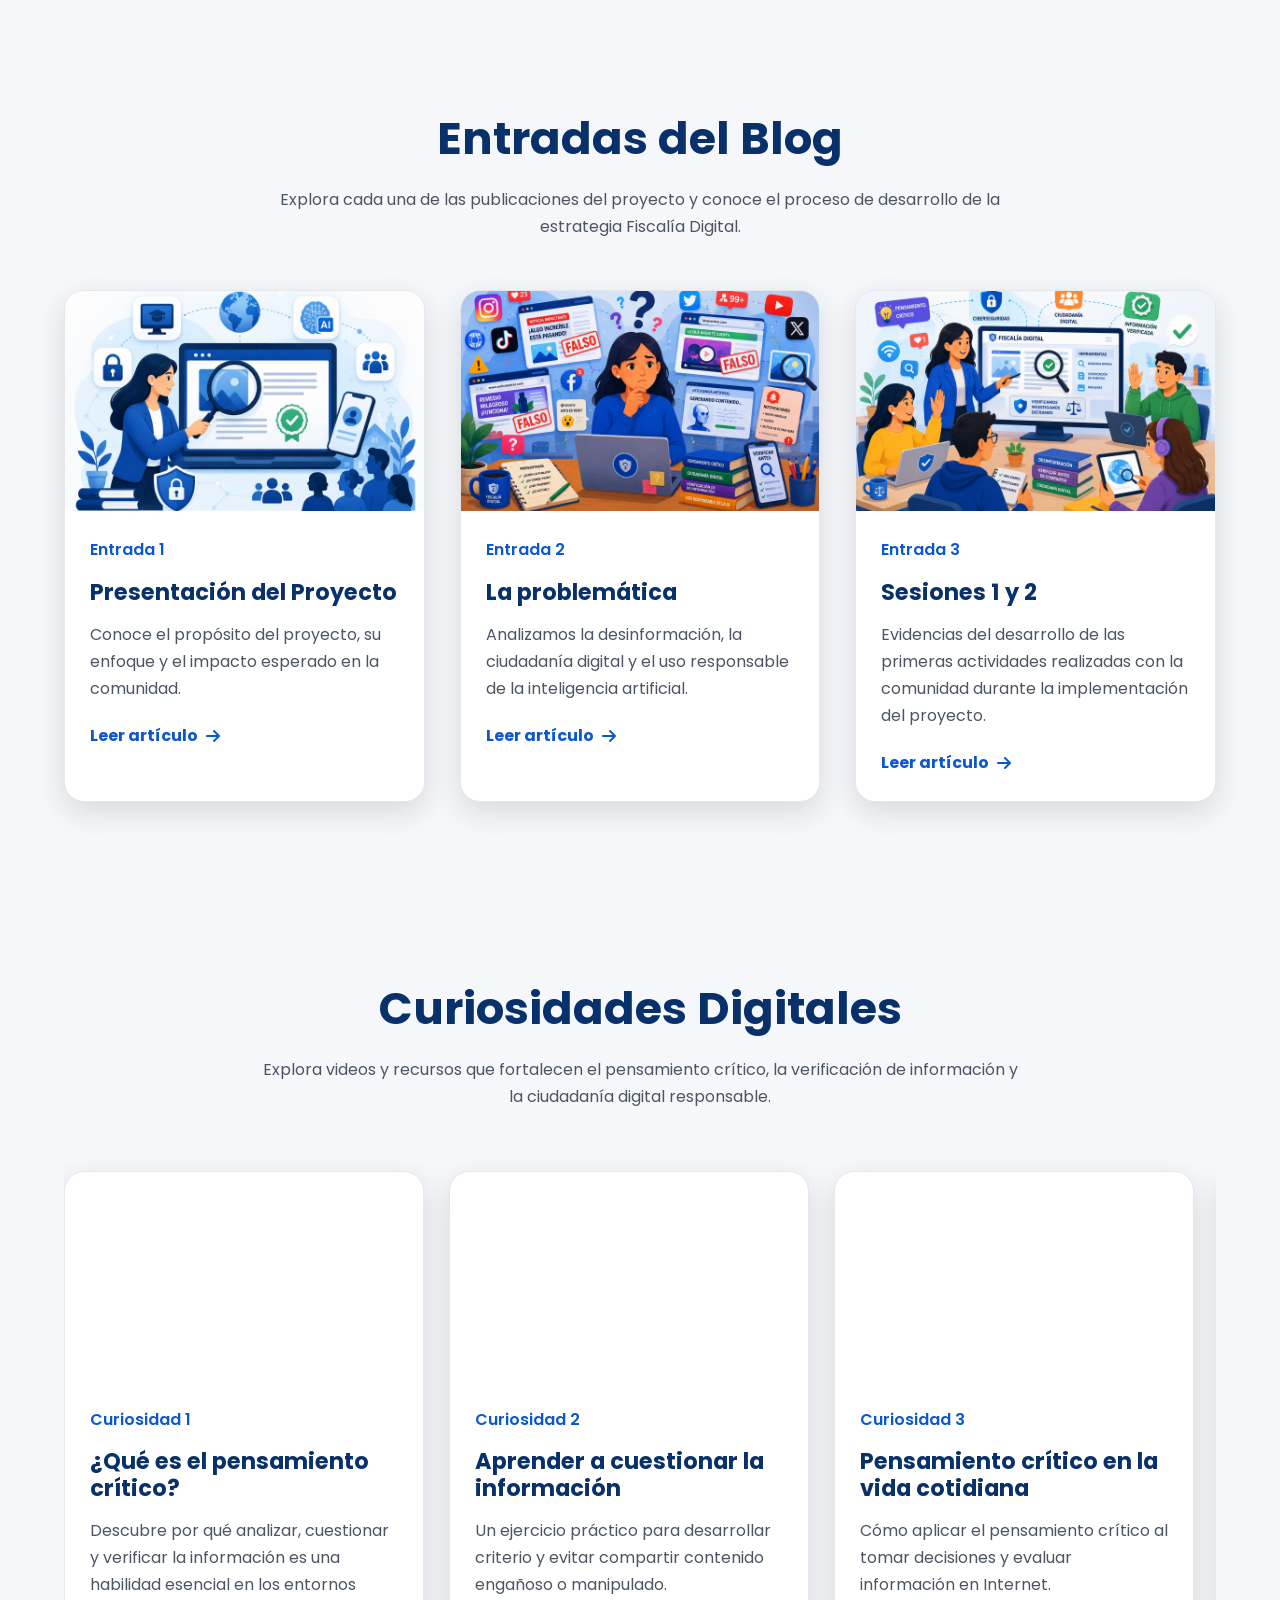
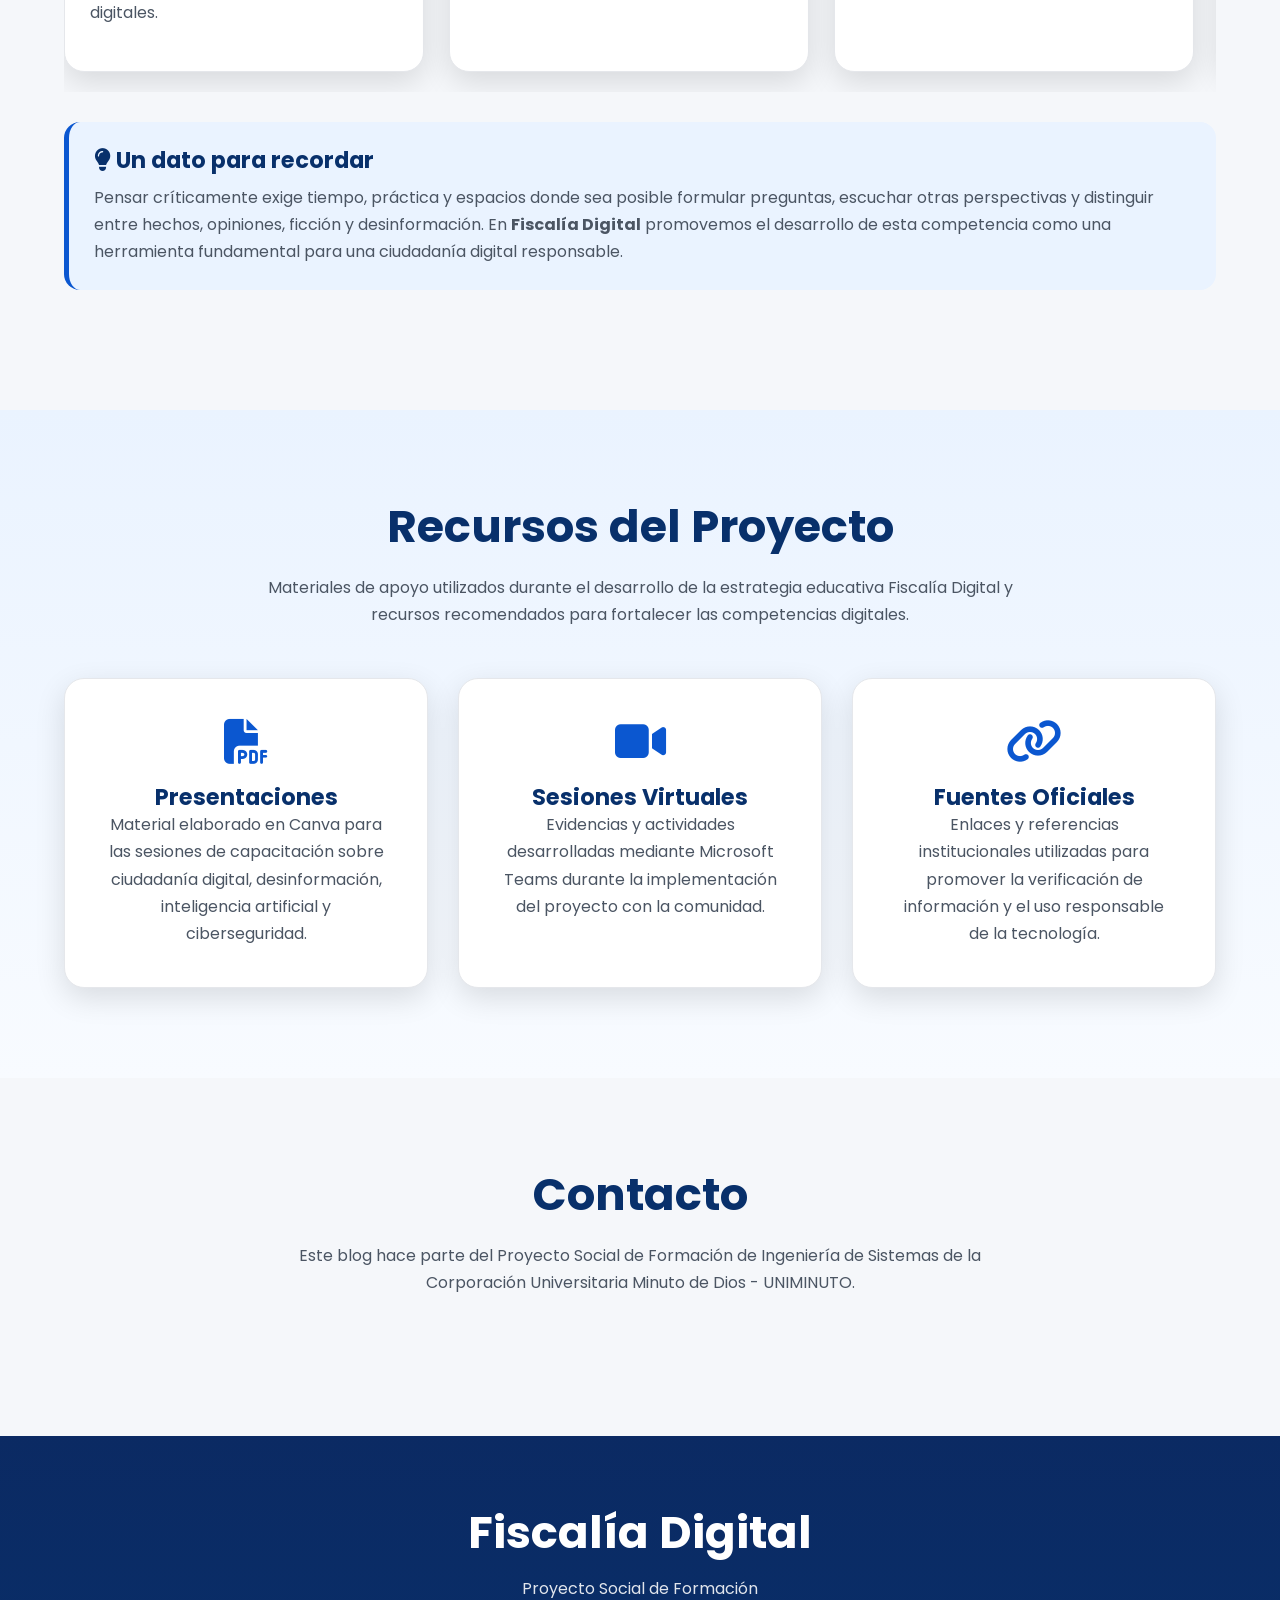
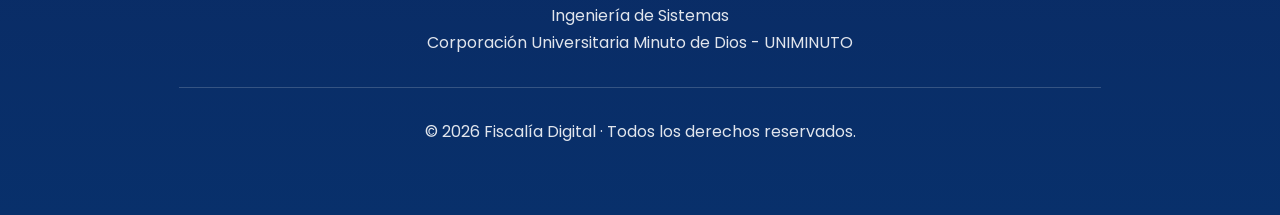
==== commit 0a3f557c: "Update index.html" ====
--- a/index.html
+++ b/index.html
@@ -51,7 +51,6 @@
     <li><a href="#entradas">Entradas</a></li>
     <li><a href="#curiosidades">Curiosidades</a></li>
     <li><a href="#recursos">Recursos</a></li>
-    <li><a href="#contacto">Contacto</a></li>
         </ul>    
 
         <div class="menu-responsive">
--- a/css/estilos.css
+++ b/css/estilos.css
@@ -373,6 +373,82 @@
 
 }
 
+/* ==========================
+   CARRUSEL DE CURIOSIDADES
+========================== */
+
+.carrusel-videos{
+
+    display:flex;
+
+    gap:25px;
+
+    overflow-x:auto;
+
+    padding:10px 5px 20px;
+
+    scroll-snap-type:x mandatory;
+
+}
+
+.carrusel-videos::-webkit-scrollbar{
+
+    height:8px;
+
+}
+
+.carrusel-videos::-webkit-scrollbar-thumb{
+
+    background:var(--azul);
+
+    border-radius:20px;
+
+}
+
+.video-card{
+
+    min-width:340px;
+
+    max-width:360px;
+
+    flex:0 0 auto;
+
+    scroll-snap-align:start;
+
+}
+
+.video-card .video{
+
+    margin:0;
+
+    border-radius:20px 20px 0 0;
+
+    overflow:hidden;
+
+    box-shadow:none;
+
+}
+
+.video-card .contenido{
+
+    padding:22px;
+
+}
+
+.video-card h3{
+
+    margin:10px 0;
+
+}
+
+.video-card p{
+
+    margin-bottom:0;
+
+}
+
+
+
 /*==========================
 ANIMACIÓN BASE
 ==========================*/
@@ -866,6 +942,36 @@
 
 }
 
+
+/* ==========================
+   VIDEO DENTRO DE LA GALERÍA
+========================== */
+
+.video-galeria{
+
+    border-radius:18px;
+
+    overflow:hidden;
+
+    box-shadow:var(--sombra);
+
+    height:220px;
+
+}
+
+.video-galeria iframe{
+
+    width:100%;
+
+    height:100%;
+
+    border:none;
+
+    display:block;
+
+}
+
+
 /*==========================
 RECURSOS
 ==========================*/
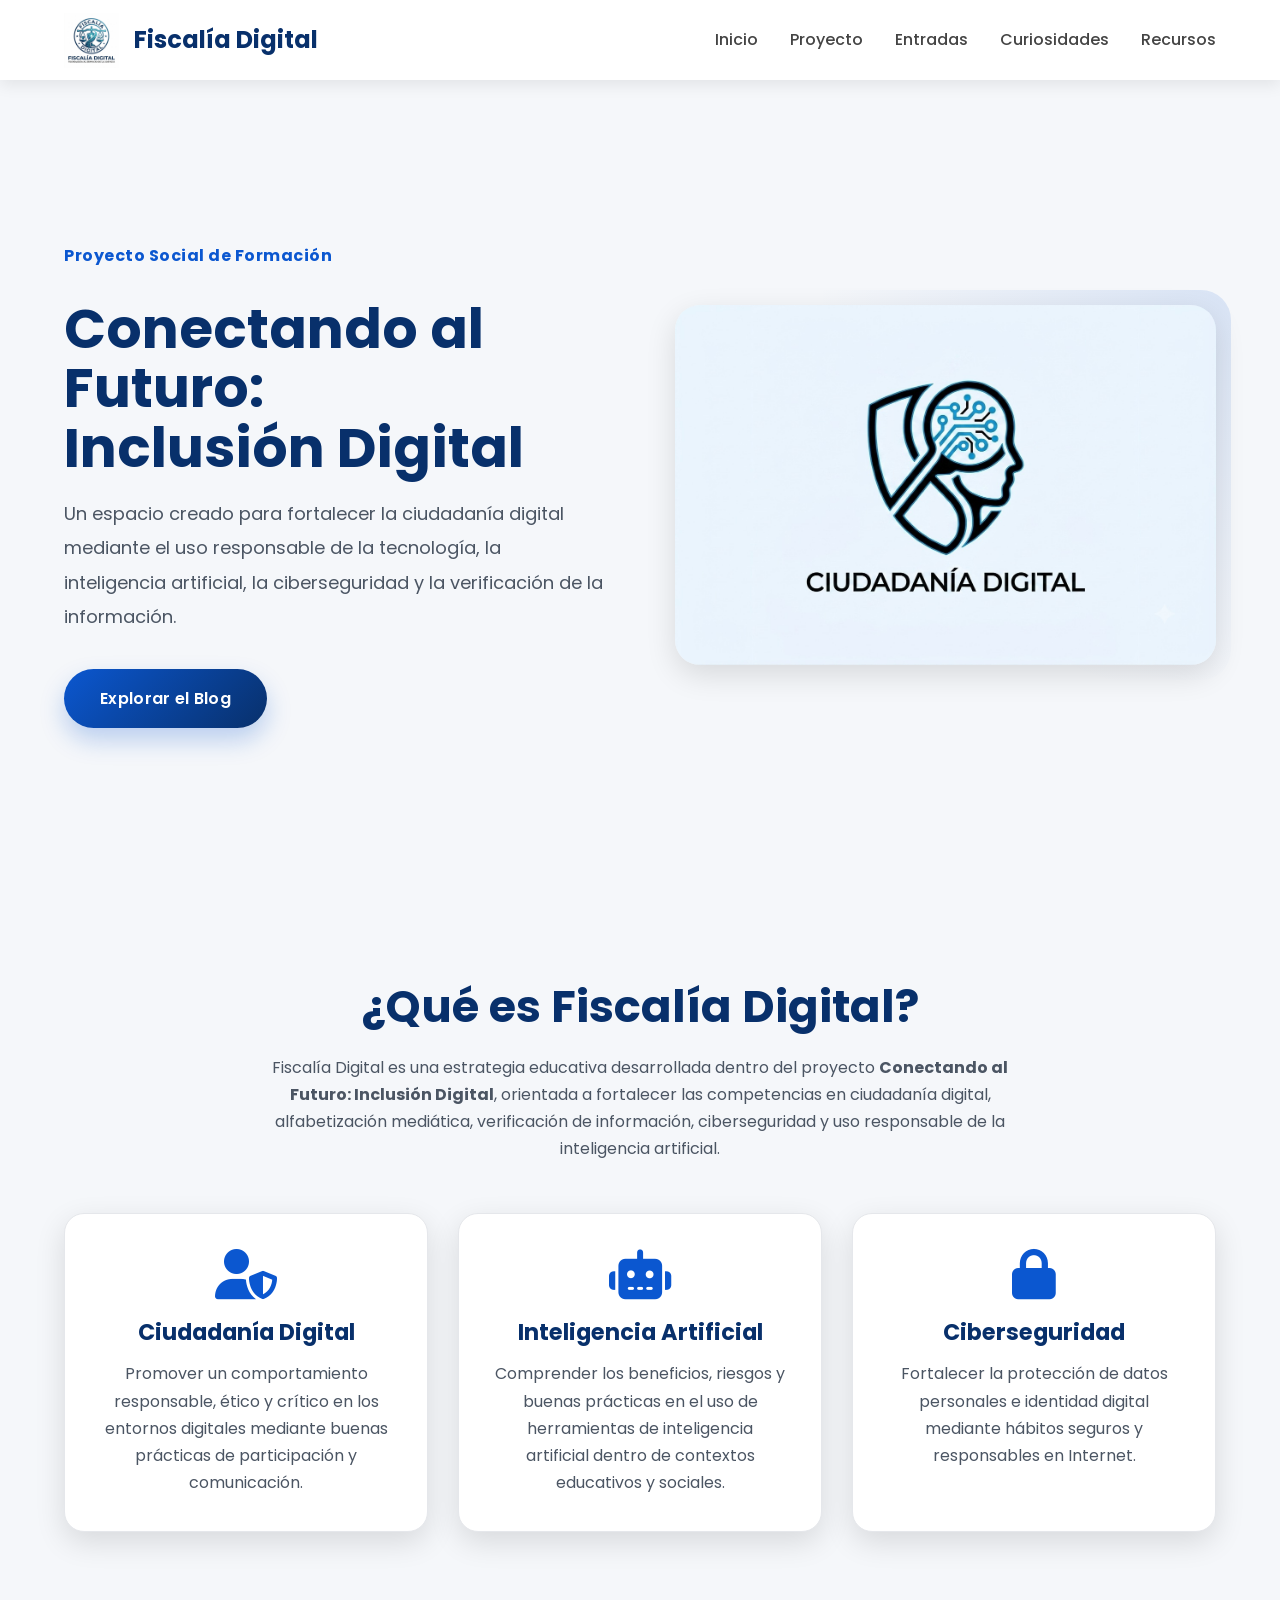
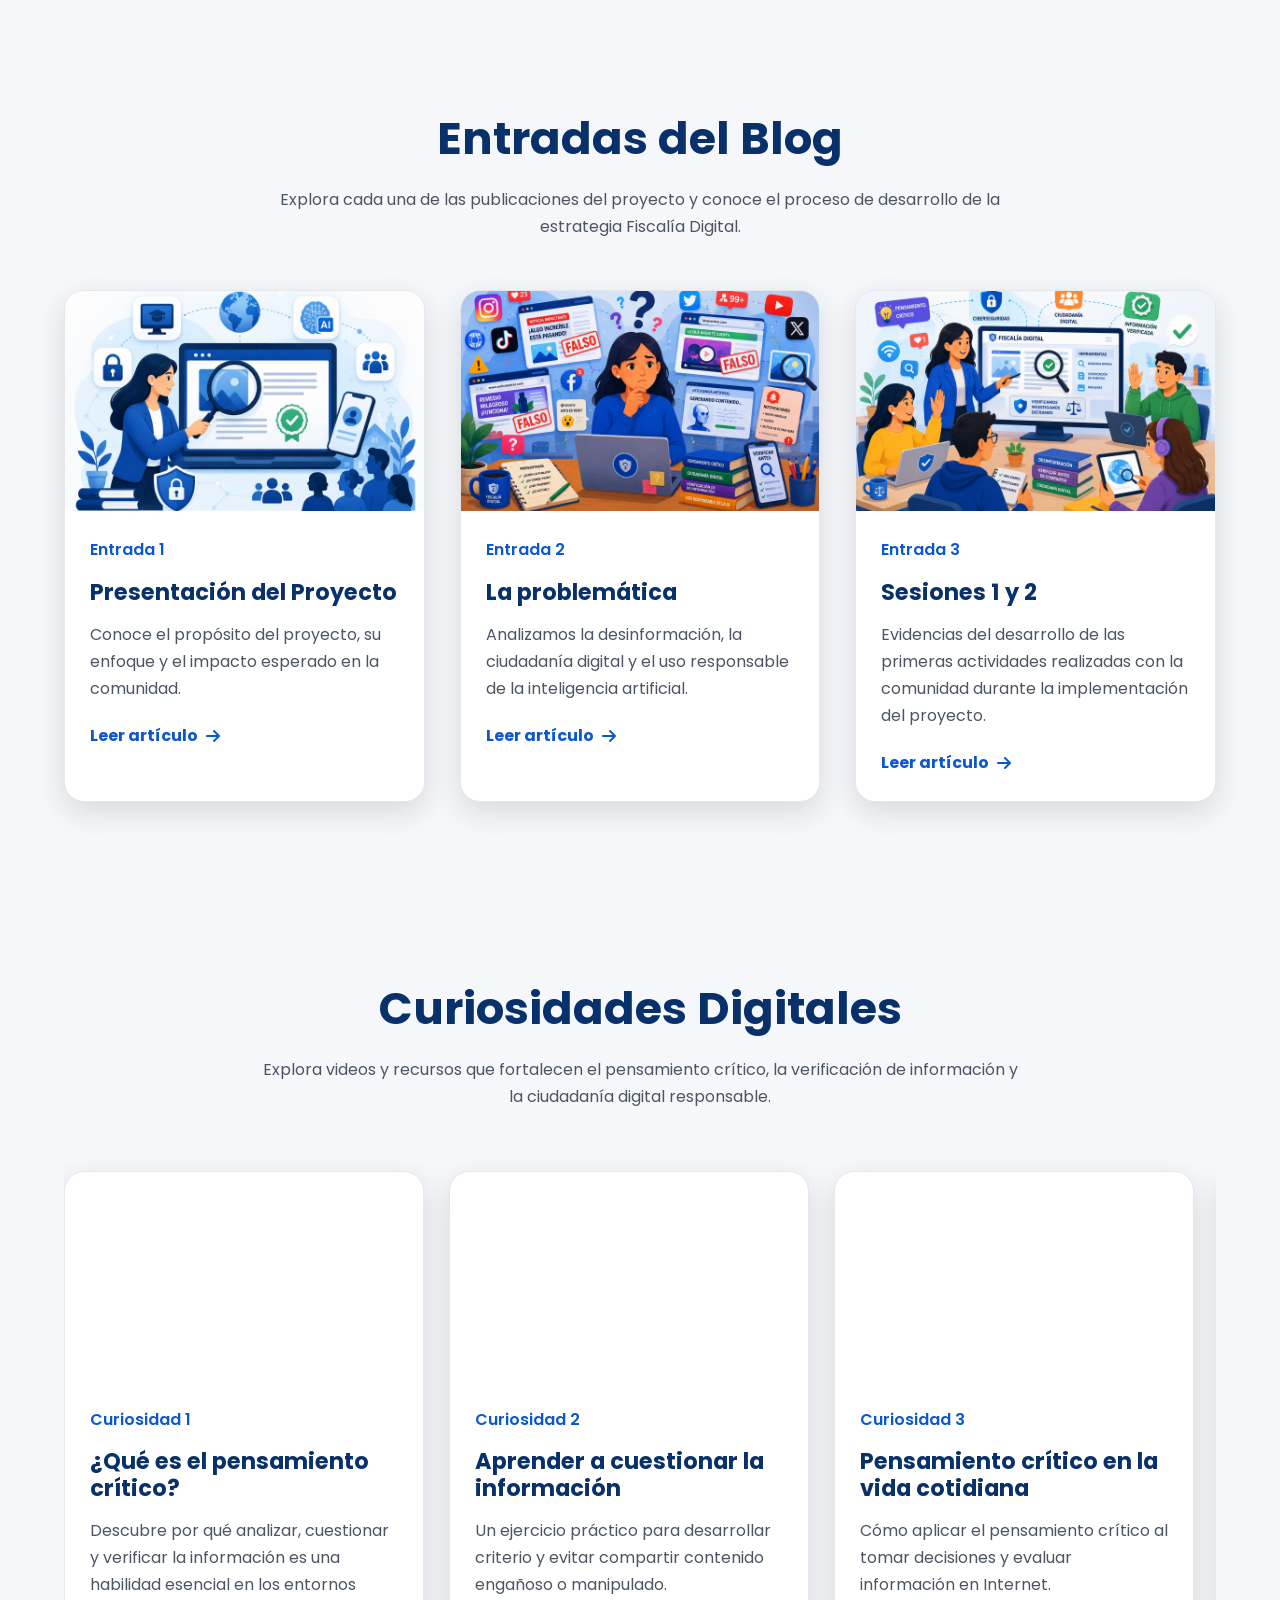
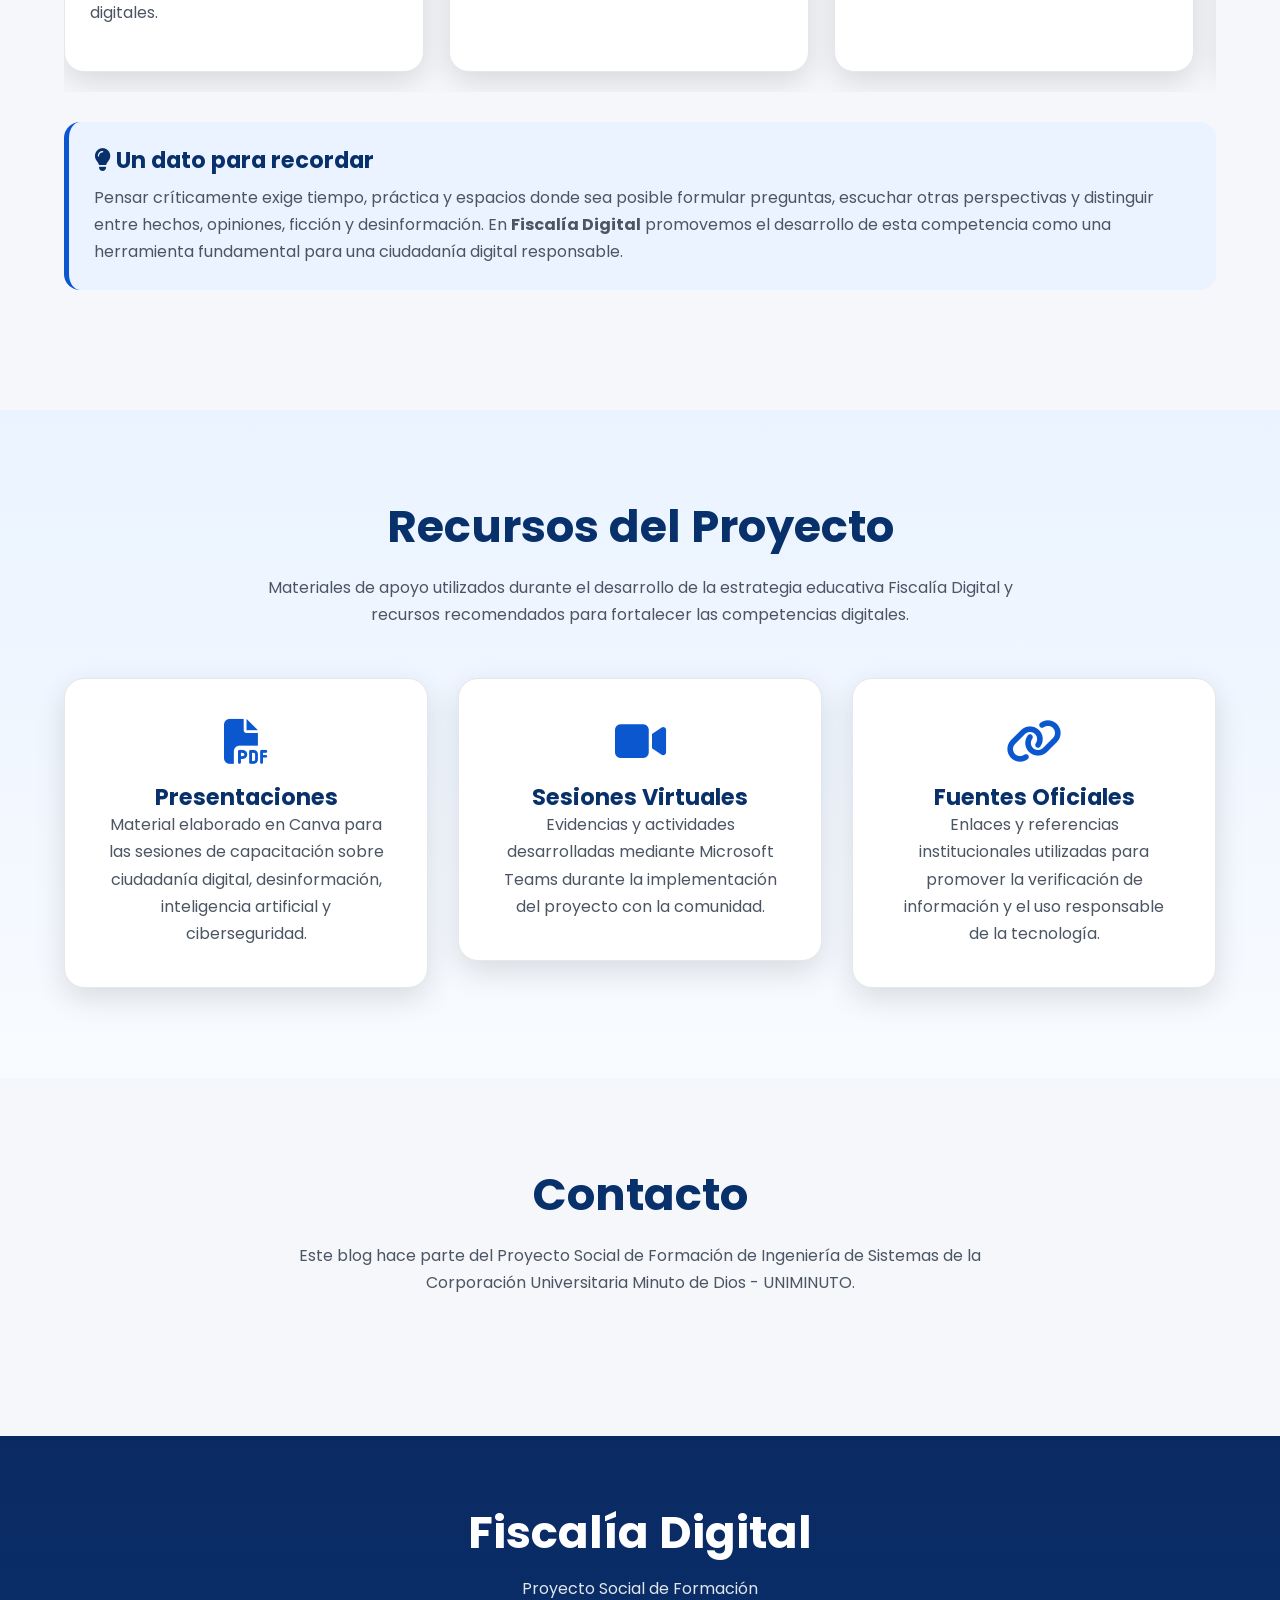
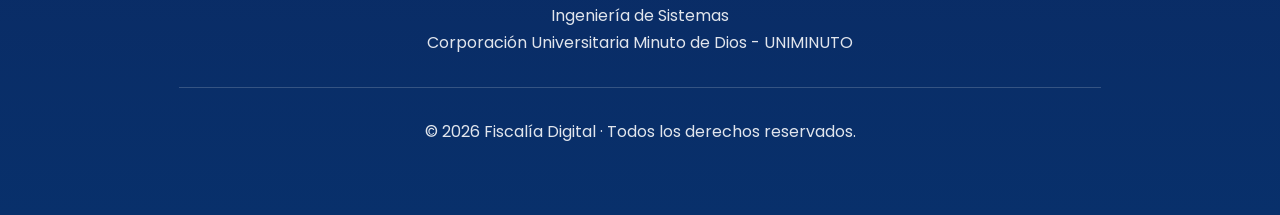
==== commit 519d2441: "Refactor recursos section in index.html" ====
--- a/index.html
+++ b/index.html
@@ -536,19 +536,24 @@
 
 <section class="recursos" id="recursos">
 
-    <div class="contenedor">
-
-        <h2>Recursos del Proyecto</h2>
-
-        <p class="subtitulo">
-
-            Materiales de apoyo utilizados durante el desarrollo de la estrategia
-            educativa Fiscalía Digital y recursos recomendados para fortalecer
-            las competencias digitales.
-
-        </p>
-
-        <div class="recursos-grid">
+
+<div class="contenedor">
+
+    <h2>Recursos del Proyecto</h2>
+
+    <p class="subtitulo">
+
+        Materiales de apoyo utilizados durante el desarrollo de la estrategia
+        educativa Fiscalía Digital y recursos recomendados para fortalecer
+        las competencias digitales.
+
+    </p>
+
+    <div class="recursos-grid">
+
+        <!-- Presentaciones -->
+
+        <a href="recursos/presentaciones.html" class="recurso-link">
 
             <div>
 
@@ -566,6 +571,12 @@
 
             </div>
 
+        </a>
+
+        <!-- Sesiones Virtuales -->
+
+        <a href="recursos/sesiones.html" class="recurso-link">
+
             <div>
 
                 <i class="fa-solid fa-video"></i>
@@ -581,6 +592,12 @@
 
             </div>
 
+        </a>
+
+        <!-- Fuentes Oficiales -->
+
+        <a href="recursos/fuentes.html" class="recurso-link">
+
             <div>
 
                 <i class="fa-solid fa-link"></i>
@@ -596,9 +613,12 @@
 
             </div>
 
-        </div>
-
-    </div>
+        </a>
+
+    </div>
+
+</div>
+
 
 </section>
 
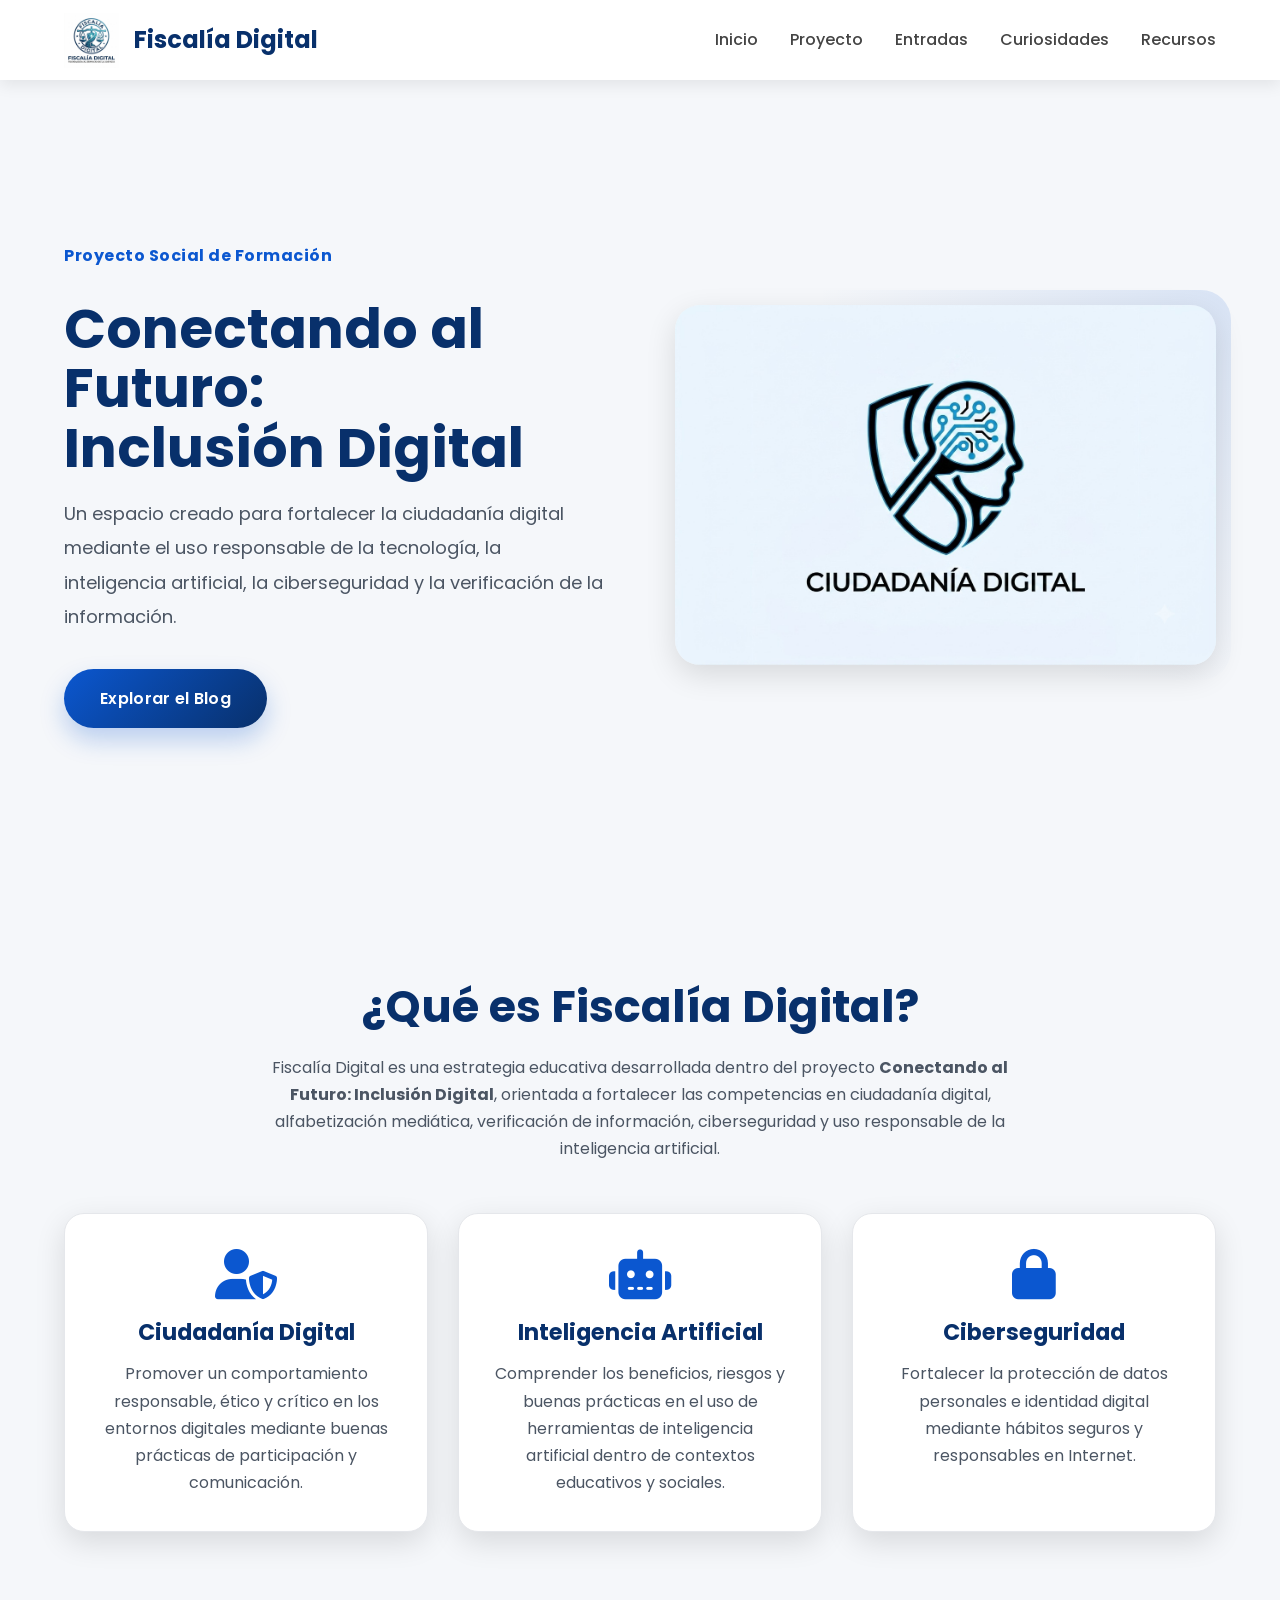
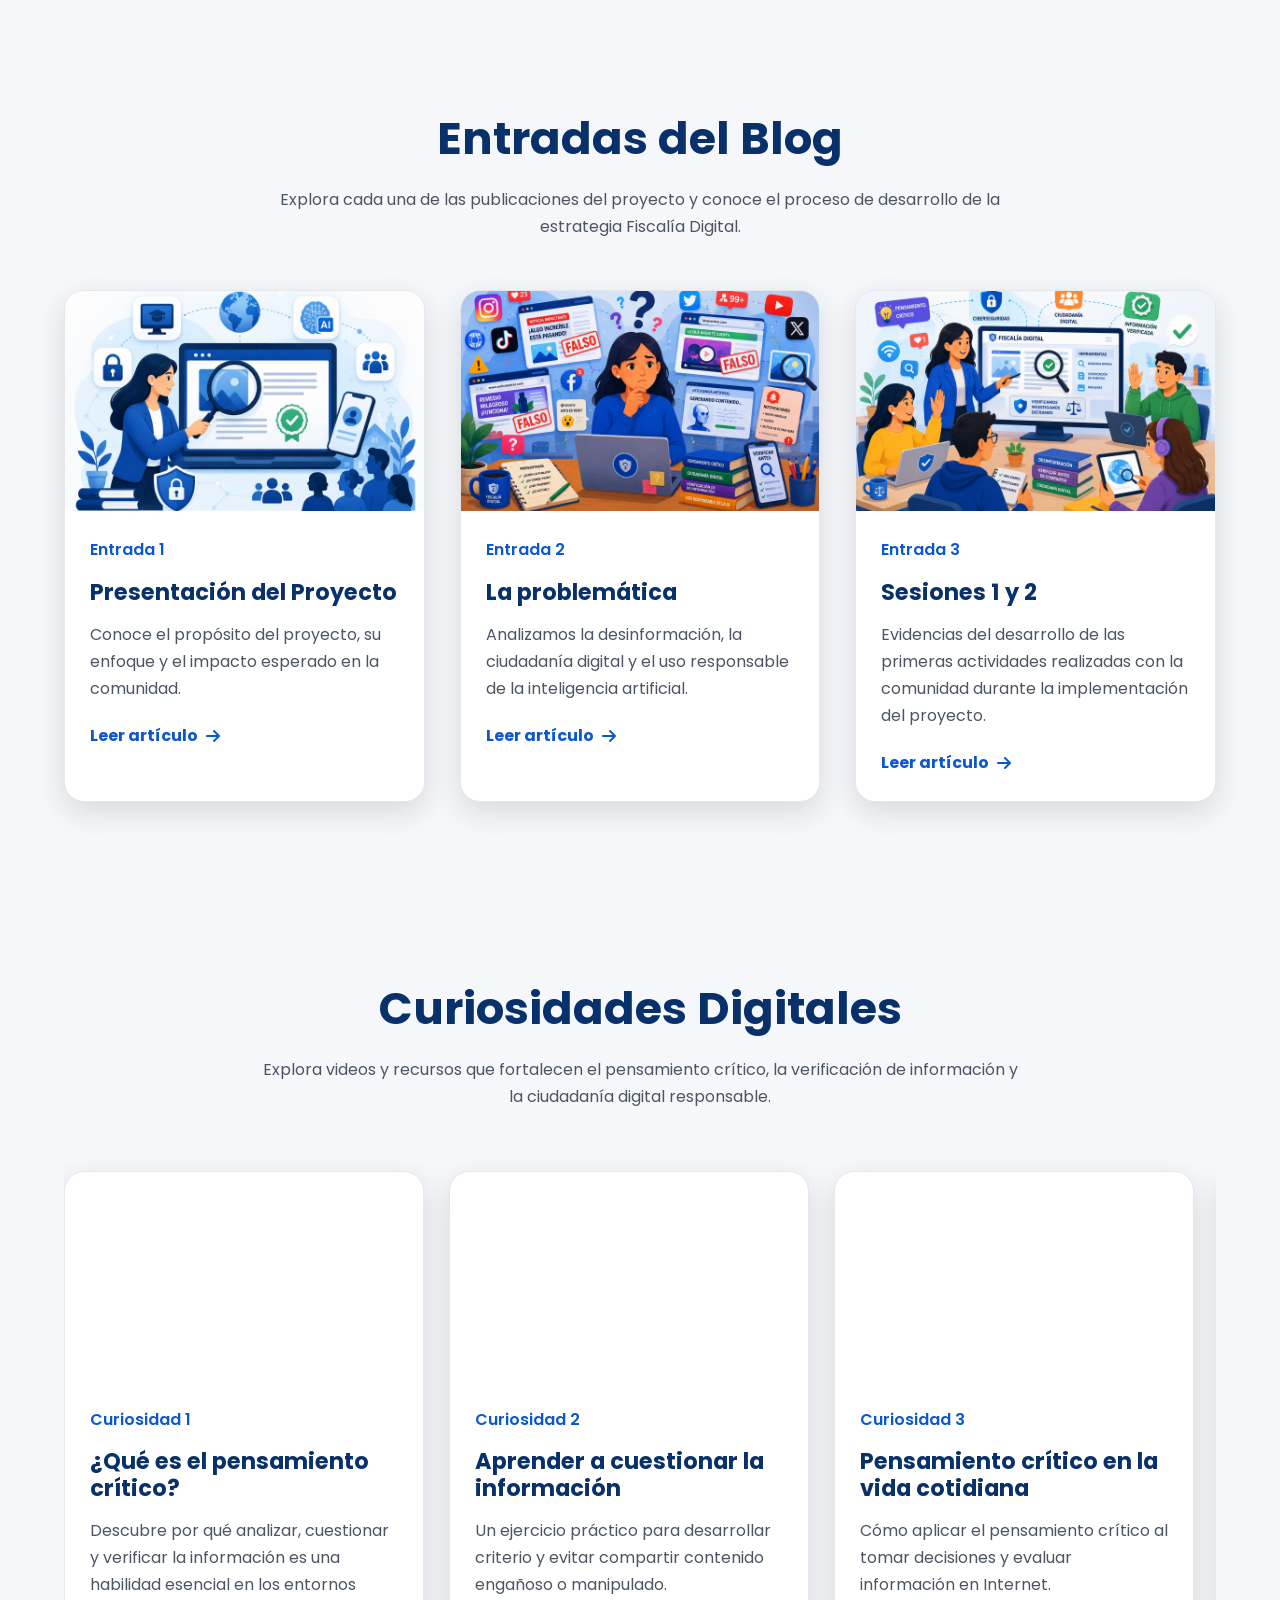
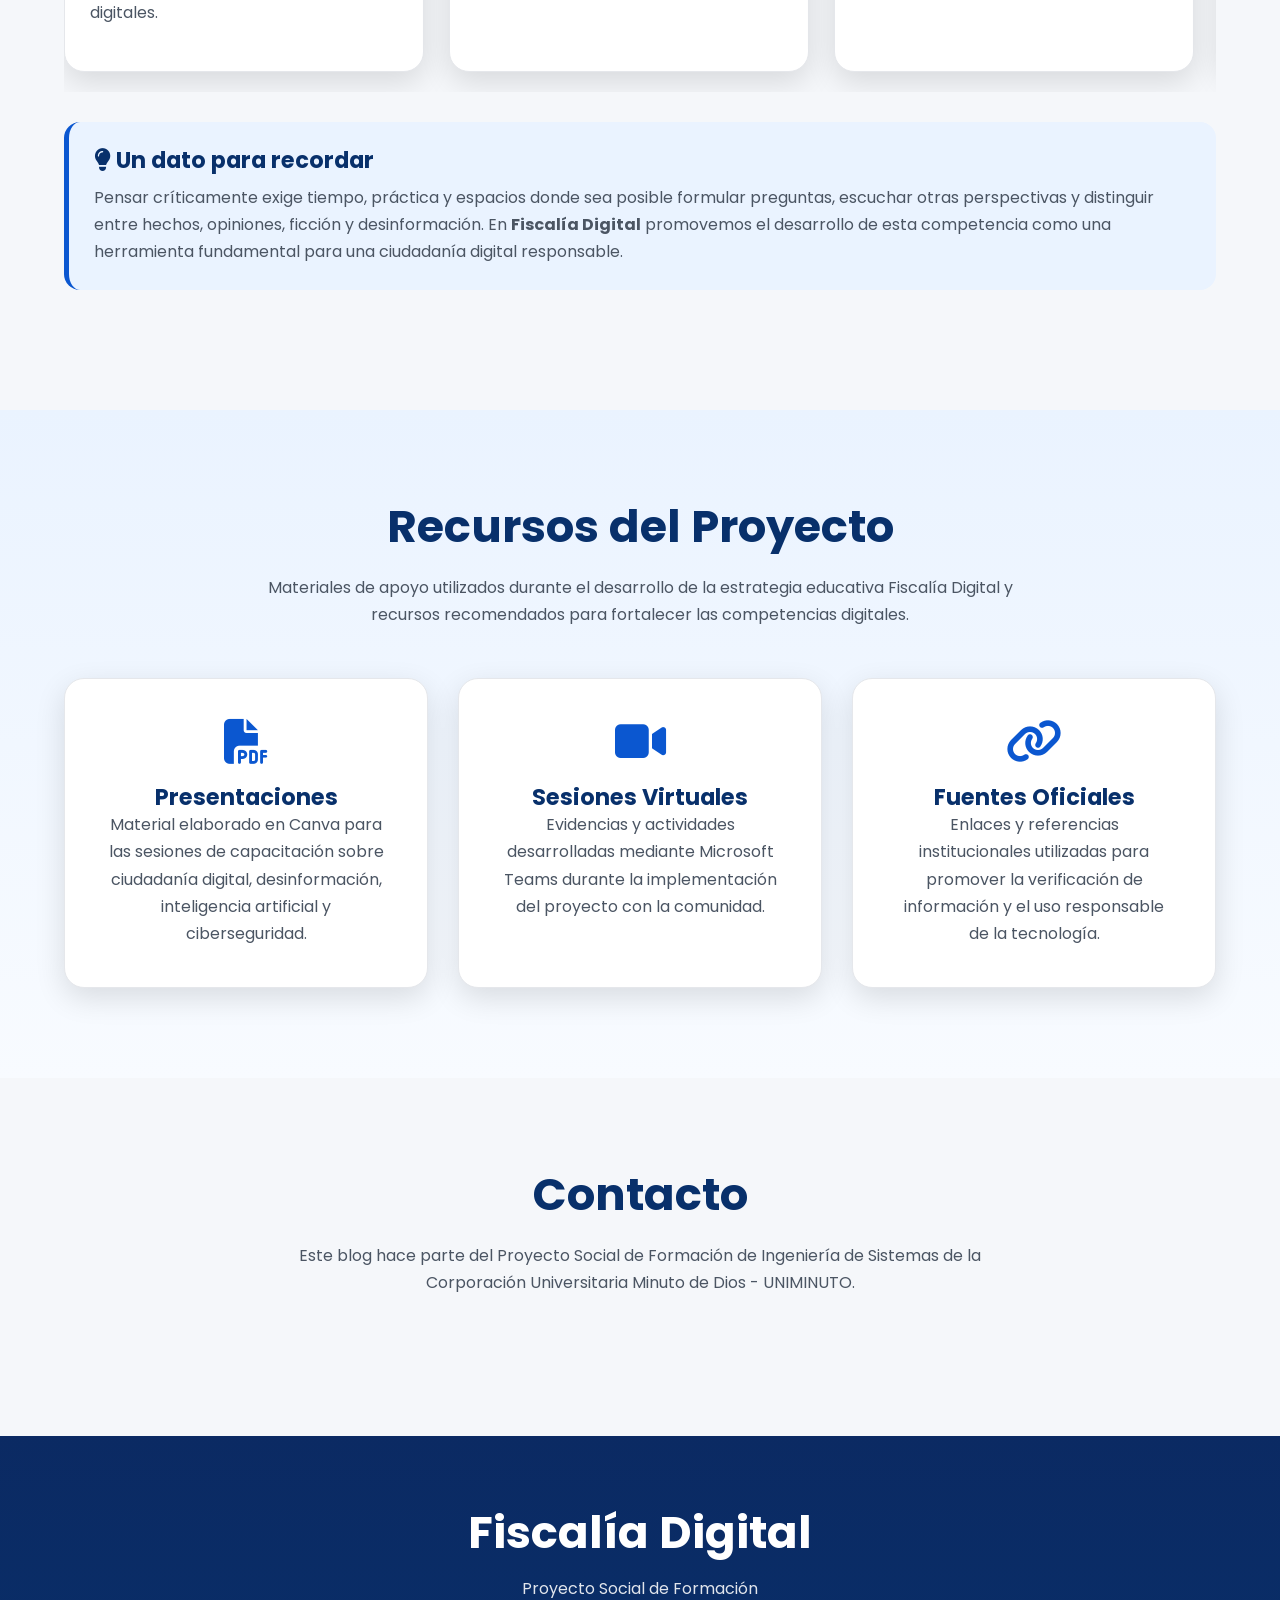
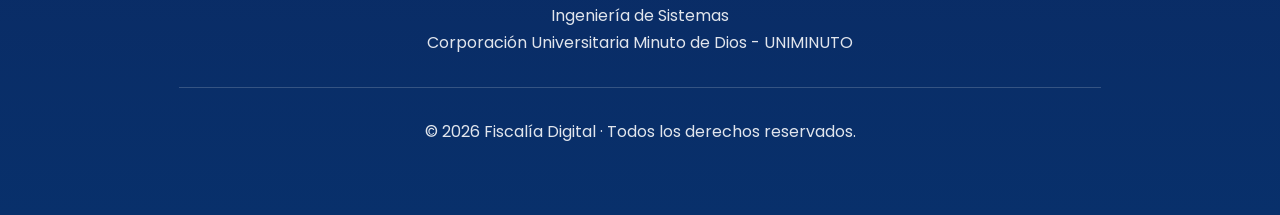
==== commit cd1b400b: "Update index.html" ====
--- a/index.html
+++ b/index.html
@@ -288,7 +288,7 @@
             <!-- =====================================================
                  ENTRADA 4 (OCULTA TEMPORALMENTE)
             ======================================================
-
+  ====================================================== -->
             <article class="card oculto">
 
                 <img src="img/entrada4.jpg" alt="Entrada 4">
@@ -317,7 +317,7 @@
 
             </article>
 
-            ====================================================== -->
+          
 
             <!-- =====================================================
                  ENTRADA 5 (OCULTA TEMPORALMENTE)
--- a/css/estilos.css
+++ b/css/estilos.css
@@ -257,6 +257,32 @@
 
 }
 
+/* ==========================
+   ENLACES DE RECURSOS
+========================== */
+
+.recurso-link{
+
+    display:block;
+
+    color:inherit;
+
+}
+
+.recurso-link div{
+
+    height:100%;
+
+}
+
+.recurso-link:hover div{
+
+    transform:translateY(-8px);
+
+    box-shadow:0 18px 40px rgba(11,87,208,.16);
+
+}
+
 /*==========================
 BOTÓN PRINCIPAL
 ==========================*/
@@ -714,51 +740,97 @@
 
 }
 
+
 .hero-imagen{
 
- 
+
+
+ 
+
 position:relative;
- 
-
-}
+
+ 
+
+
+
+}
+
+
 
 .hero-imagen::before{
 
- 
+
+
+ 
+
 content:"";
 
+
+
 position:absolute;
 
+
+
 inset:-15px;
 
+
+
 border-radius:30px;
 
+
+
 background:radial-gradient(circle at top right, rgba(11,87,208,.12), transparent 60%);
 
+
+
 z-index:-1;
- 
-
-}
+
+ 
+
+
+
+}
+
+
 
 .hero-imagen img{
 
- 
+
+
+ 
+
 border-radius:25px;
 
+
+
 box-shadow:var(--sombra);
 
+
+
 transition:transform .4s ease;
- 
-
-}
+
+ 
+
+
+
+}
+
+
 
 .hero-imagen img:hover{
 
- 
+
+
+ 
+
 transform:scale(1.02);
- 
-
-}
+
+ 
+
+
+
+} 
+
 
 /*==========================
 OBJETIVOS
@@ -872,12 +944,14 @@
 
 }
 
-.card img{
-
- 
-height:220px;
-
-object-fit:cover;
+
+
+ 
+.card img {
+  height: 220px;
+  object-fit: cover;
+  width: 100%;
+  display: block;
  
 
 }
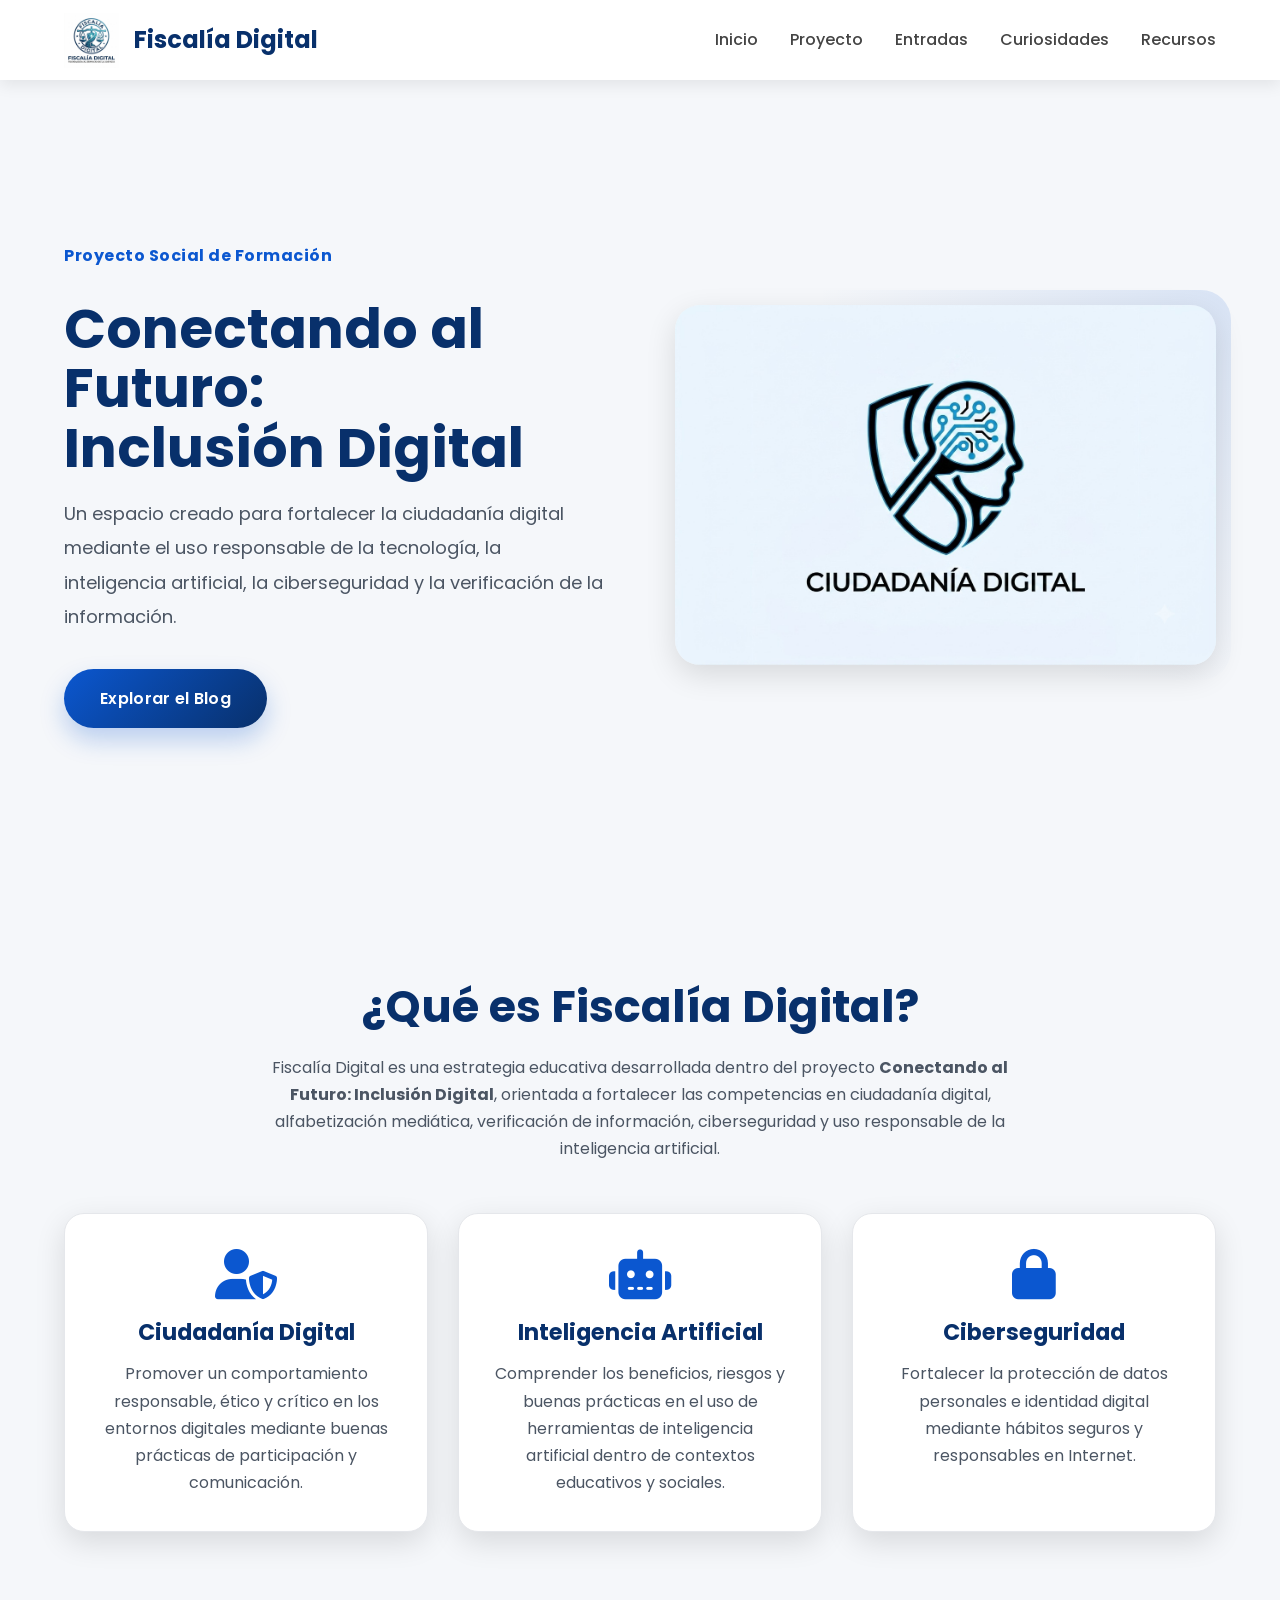
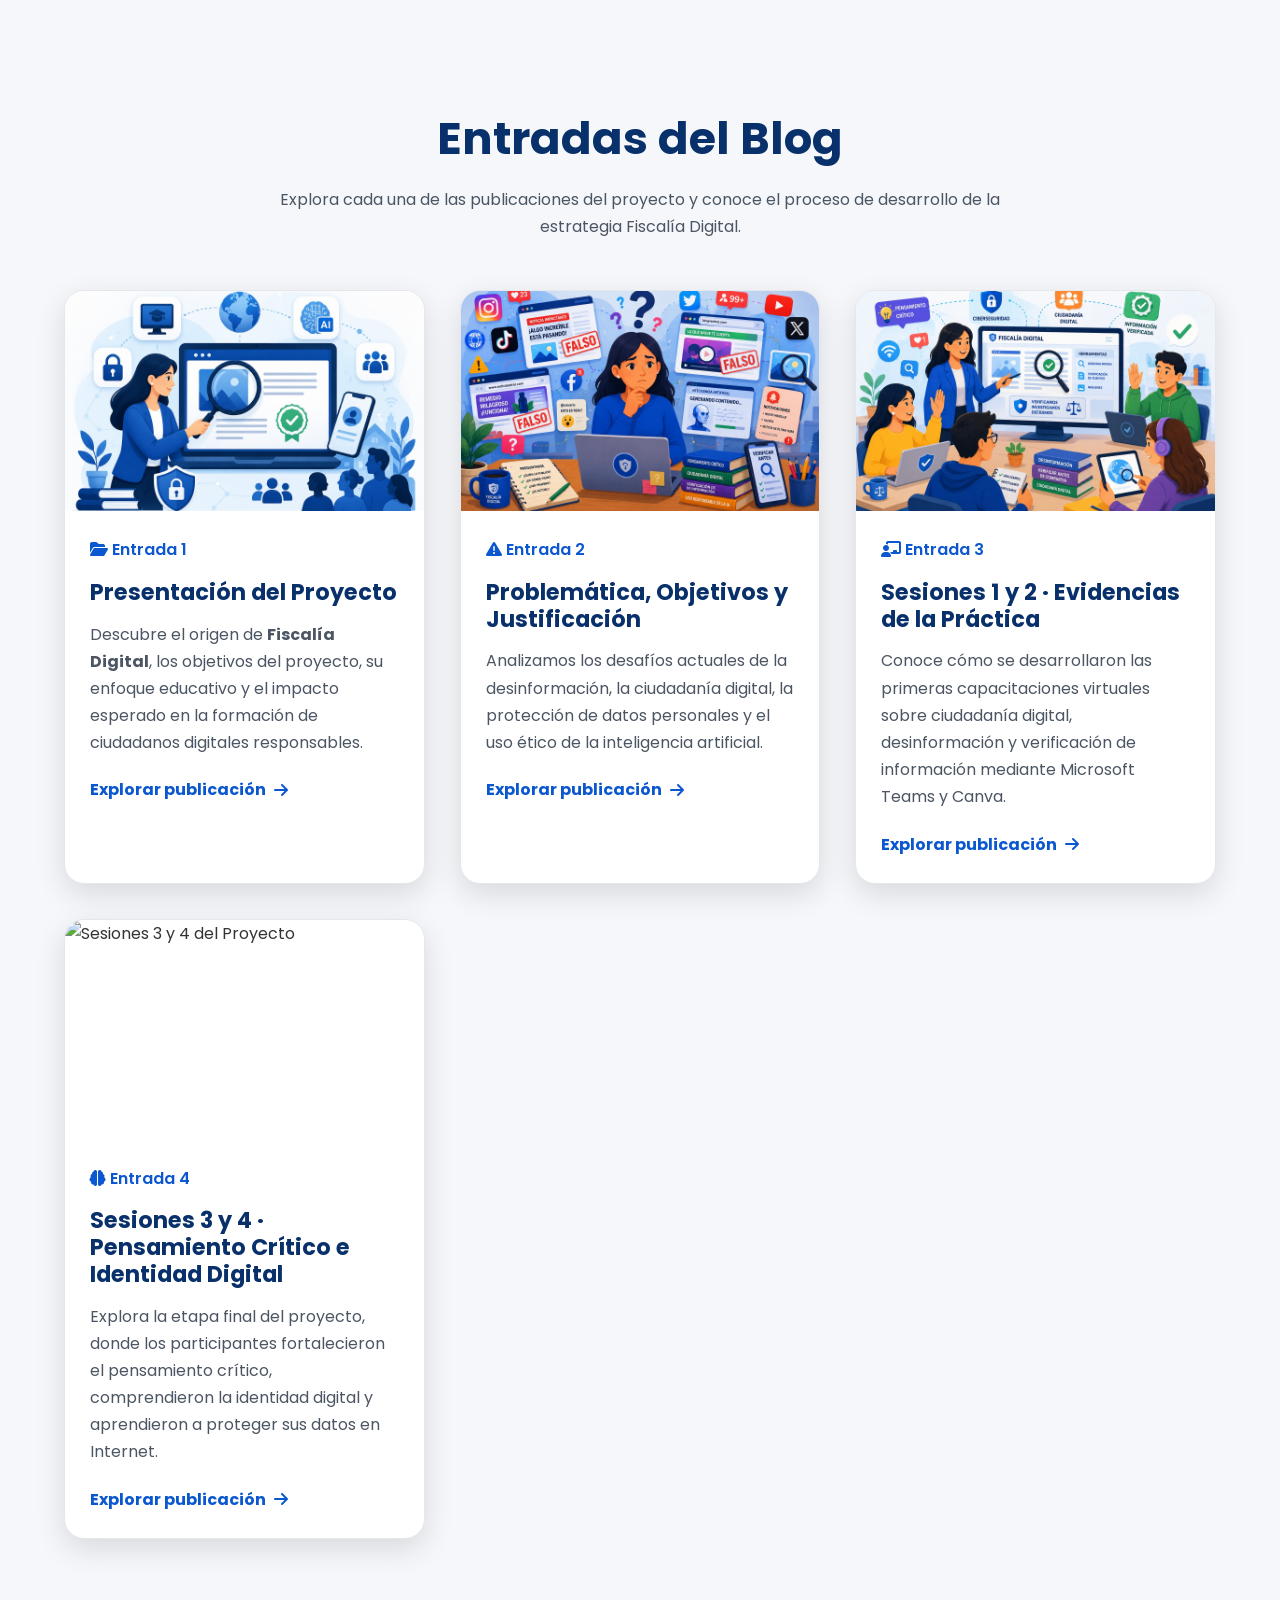
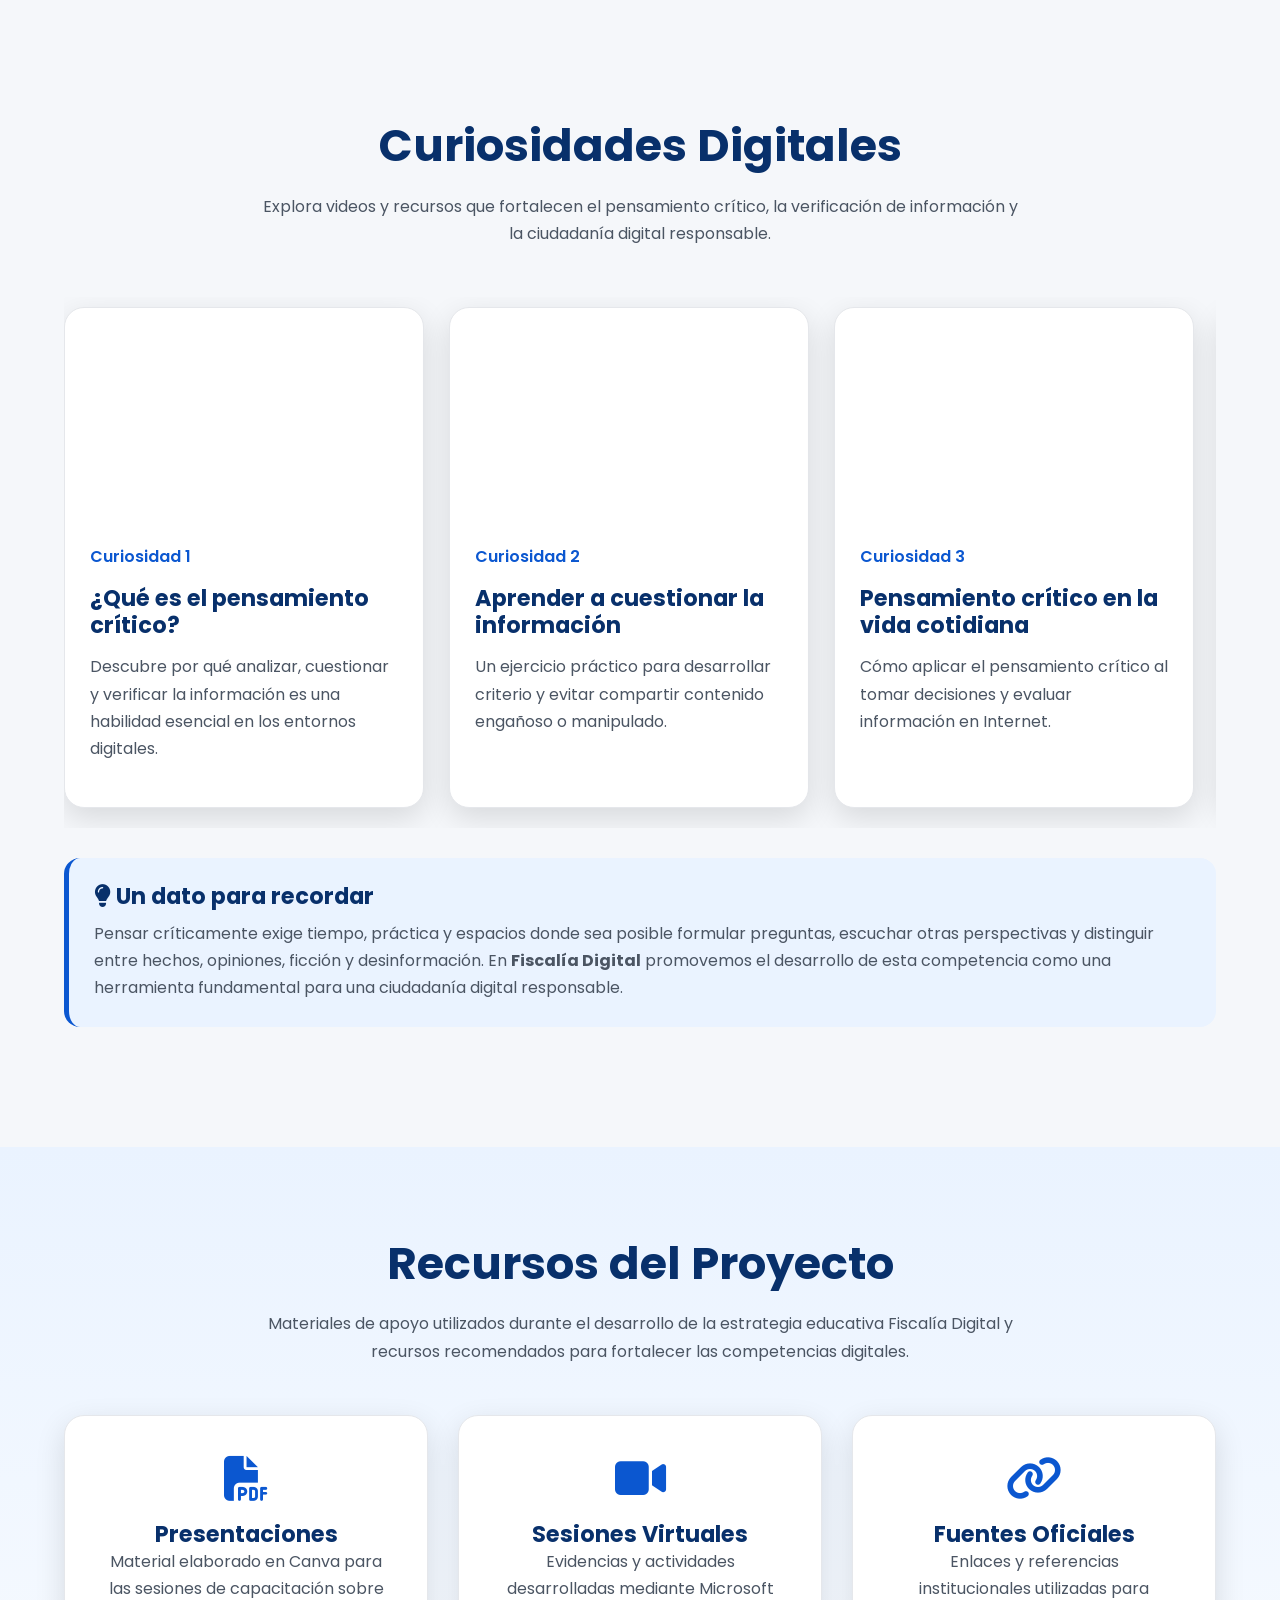
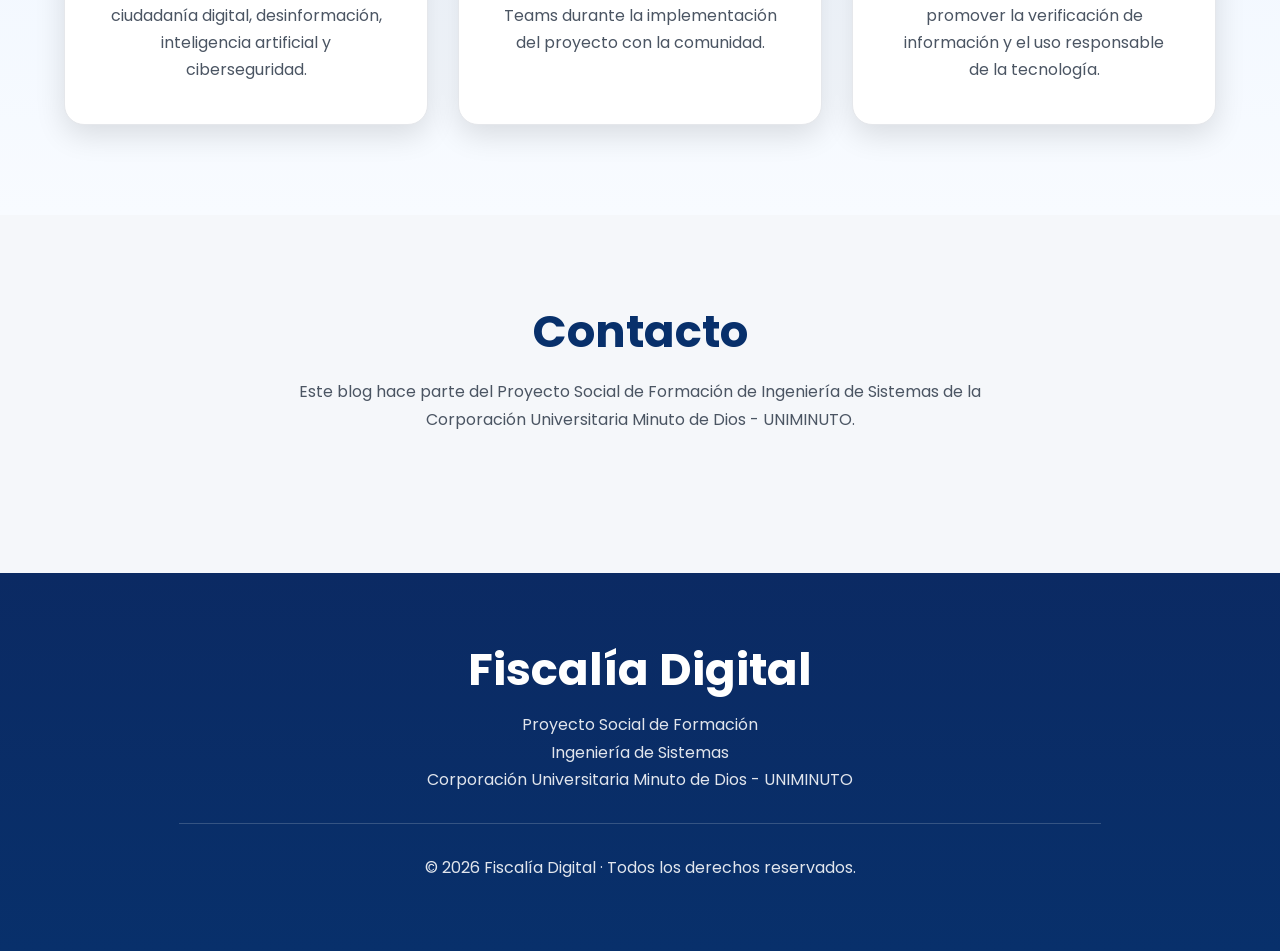
==== commit e817ff7d: "Update index.html" ====
--- a/index.html
+++ b/index.html
@@ -196,126 +196,132 @@
 
             <!-- ================= ENTRADA 1 ================= -->
 
-            <article class="card">
-
-                <img src="img/entrada1.jpg" alt="Entrada 1">
-
-                <div class="contenido">
-
-                    <span>Entrada 1</span>
-
-                    <h3>Presentación del Proyecto</h3>
-
-                    <p>
-
-                        Conoce el propósito del proyecto, su enfoque y el
-                        impacto esperado en la comunidad.
-
-                    </p>
-
-                    <a href="entradas/entrada1.html">
-
-                        Leer artículo
-                        <i class="fa-solid fa-arrow-right"></i>
-
-                    </a>
-
-                </div>
-
-            </article>
-
-            <!-- ================= ENTRADA 2 ================= -->
-
-            <article class="card">
-
-                <img src="img/entrada2.jpg" alt="Entrada 2">
-
-                <div class="contenido">
-
-                    <span>Entrada 2</span>
-
-                    <h3>La problemática</h3>
-
-                    <p>
-
-                        Analizamos la desinformación, la ciudadanía digital
-                        y el uso responsable de la inteligencia artificial.
-
-                    </p>
-
-                    <a href="entradas/entrada2.html">
-
-                        Leer artículo
-                        <i class="fa-solid fa-arrow-right"></i>
-
-                    </a>
-
-                </div>
-
-            </article>
-
-            <!-- ================= ENTRADA 3 ================= -->
-
-            <article class="card">
-
-                <img src="img/entrada3.jpg" alt="Entrada 3">
-
-                <div class="contenido">
-
-                    <span>Entrada 3</span>
-
-                    <h3>Sesiones 1 y 2</h3>
-
-                    <p>
-
-                        Evidencias del desarrollo de las primeras actividades
-                        realizadas con la comunidad durante la implementación
-                        del proyecto.
-
-                    </p>
-
-                    <a href="entradas/entrada3.html">
-
-                        Leer artículo
-                        <i class="fa-solid fa-arrow-right"></i>
-
-                    </a>
-
-                </div>
-
-            </article>
-
-            <!-- =====================================================
-                 ENTRADA 4 (OCULTA TEMPORALMENTE)
-            ======================================================
-  ====================================================== -->
-            <article class="card oculto">
-
-                <img src="img/entrada4.jpg" alt="Entrada 4">
-
-                <div class="contenido">
-
-                    <span>Entrada 4</span>
-
-                    <h3>Sesiones 3 y 4</h3>
-
-                    <p>
-
-                        Desarrollo de talleres sobre inteligencia artificial
-                        y ciberseguridad.
-
-                    </p>
-
-                    <a href="entradas/entrada4.html">
-
-                        Leer artículo
-                        <i class="fa-solid fa-arrow-right"></i>
-
-                    </a>
-
-                </div>
-
-            </article>
+    <!-- ================= ENTRADA 1 ================= -->
+
+    <article class="card">
+
+        <img src="img/entrada1.jpg" alt="Presentación del Proyecto">
+
+        <div class="contenido">
+
+            <span><i class="fa-solid fa-folder-open"></i> Entrada 1</span>
+
+            <h3>Presentación del Proyecto</h3>
+
+            <p>
+
+                Descubre el origen de <strong>Fiscalía Digital</strong>, los
+                objetivos del proyecto, su enfoque educativo y el impacto
+                esperado en la formación de ciudadanos digitales responsables.
+
+            </p>
+
+            <a href="entradas/entrada1.html">
+
+                Explorar publicación
+                <i class="fa-solid fa-arrow-right"></i>
+
+            </a>
+
+        </div>
+
+    </article>
+
+    <!-- ================= ENTRADA 2 ================= -->
+
+    <article class="card">
+
+        <img src="img/entrada2.jpg" alt="Problemática y Objetivos del Proyecto">
+
+        <div class="contenido">
+
+            <span><i class="fa-solid fa-triangle-exclamation"></i> Entrada 2</span>
+
+            <h3>Problemática, Objetivos y Justificación</h3>
+
+            <p>
+
+                Analizamos los desafíos actuales de la desinformación, la
+                ciudadanía digital, la protección de datos personales y el
+                uso ético de la inteligencia artificial.
+
+            </p>
+
+            <a href="entradas/entrada2.html">
+
+                Explorar publicación
+                <i class="fa-solid fa-arrow-right"></i>
+
+            </a>
+
+        </div>
+
+    </article>
+
+    <!-- ================= ENTRADA 3 ================= -->
+
+    <article class="card">
+
+        <img src="img/entrada3.jpg" alt="Sesiones 1 y 2 del Proyecto">
+
+        <div class="contenido">
+
+            <span><i class="fa-solid fa-chalkboard-user"></i> Entrada 3</span>
+
+            <h3>Sesiones 1 y 2 · Evidencias de la Práctica</h3>
+
+            <p>
+
+                Conoce cómo se desarrollaron las primeras capacitaciones
+                virtuales sobre ciudadanía digital, desinformación y
+                verificación de información mediante Microsoft Teams y Canva.
+
+            </p>
+
+            <a href="entradas/entrada3.html">
+
+                Explorar publicación
+                <i class="fa-solid fa-arrow-right"></i>
+
+            </a>
+
+        </div>
+
+    </article>
+
+    <!-- ================= ENTRADA 4 ================= -->
+
+    <article class="card">
+
+        <img src="img/entrada4.jpg" alt="Sesiones 3 y 4 del Proyecto">
+
+        <div class="contenido">
+
+            <span><i class="fa-solid fa-brain"></i> Entrada 4</span>
+
+            <h3>Sesiones 3 y 4 · Pensamiento Crítico e Identidad Digital</h3>
+
+            <p>
+
+                Explora la etapa final del proyecto, donde los participantes
+                fortalecieron el pensamiento crítico, comprendieron la
+                identidad digital y aprendieron a proteger sus datos en
+                Internet.
+
+            </p>
+
+            <a href="entradas/entrada4.html">
+
+                Explorar publicación
+                <i class="fa-solid fa-arrow-right"></i>
+
+            </a>
+
+        </div>
+
+    </article>
+
+
 
           
 
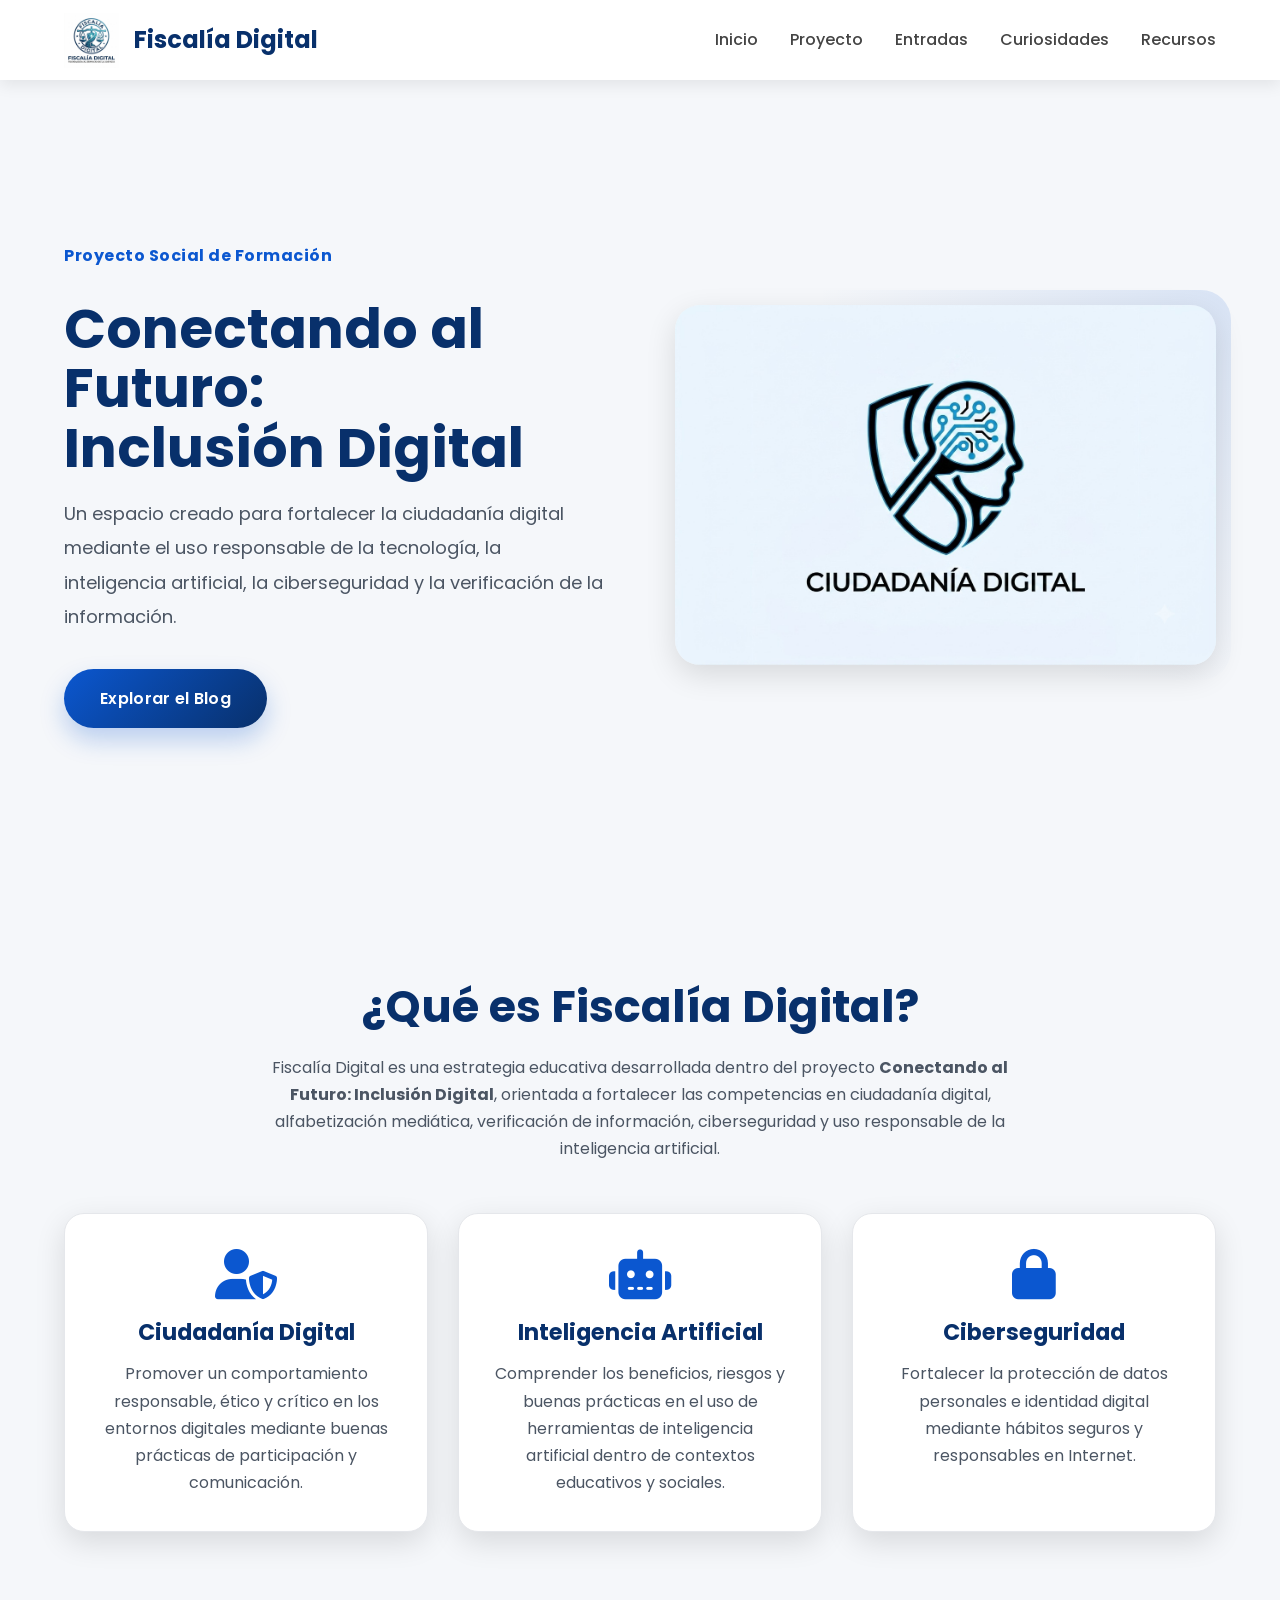
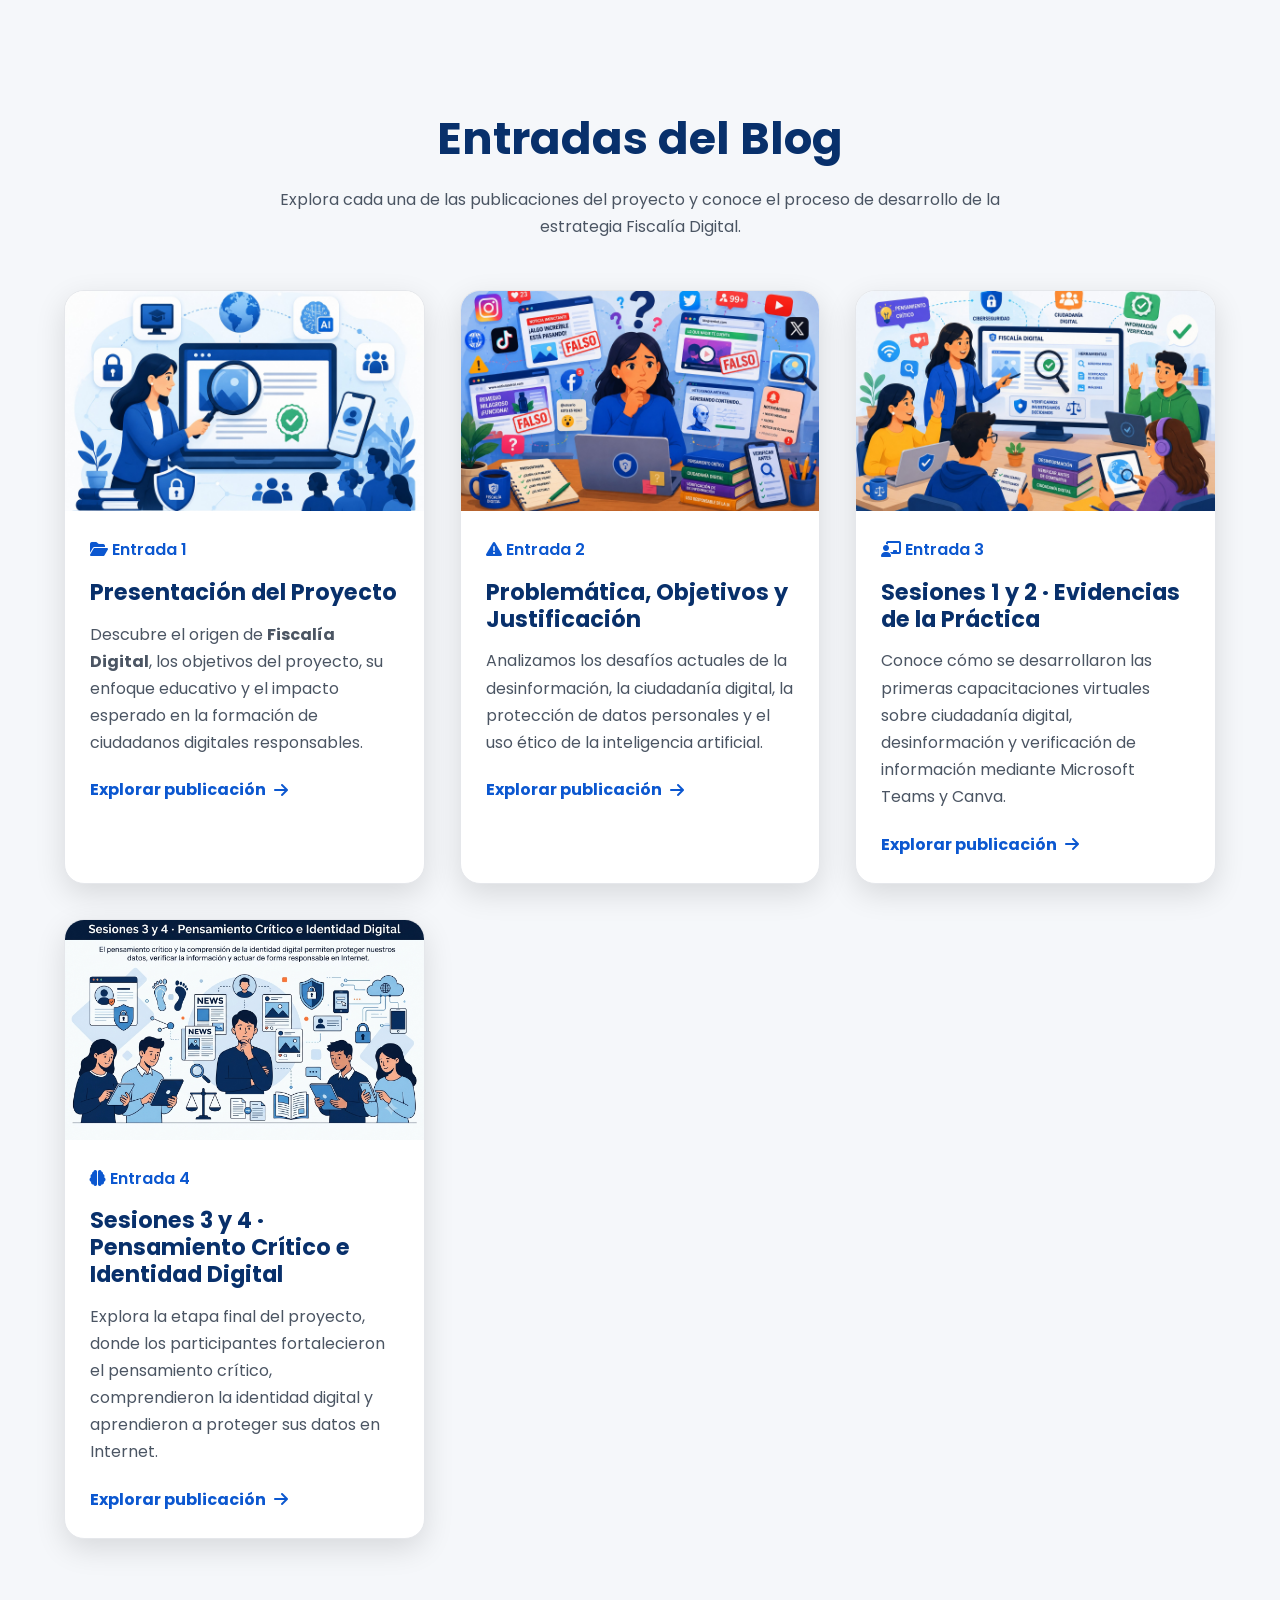
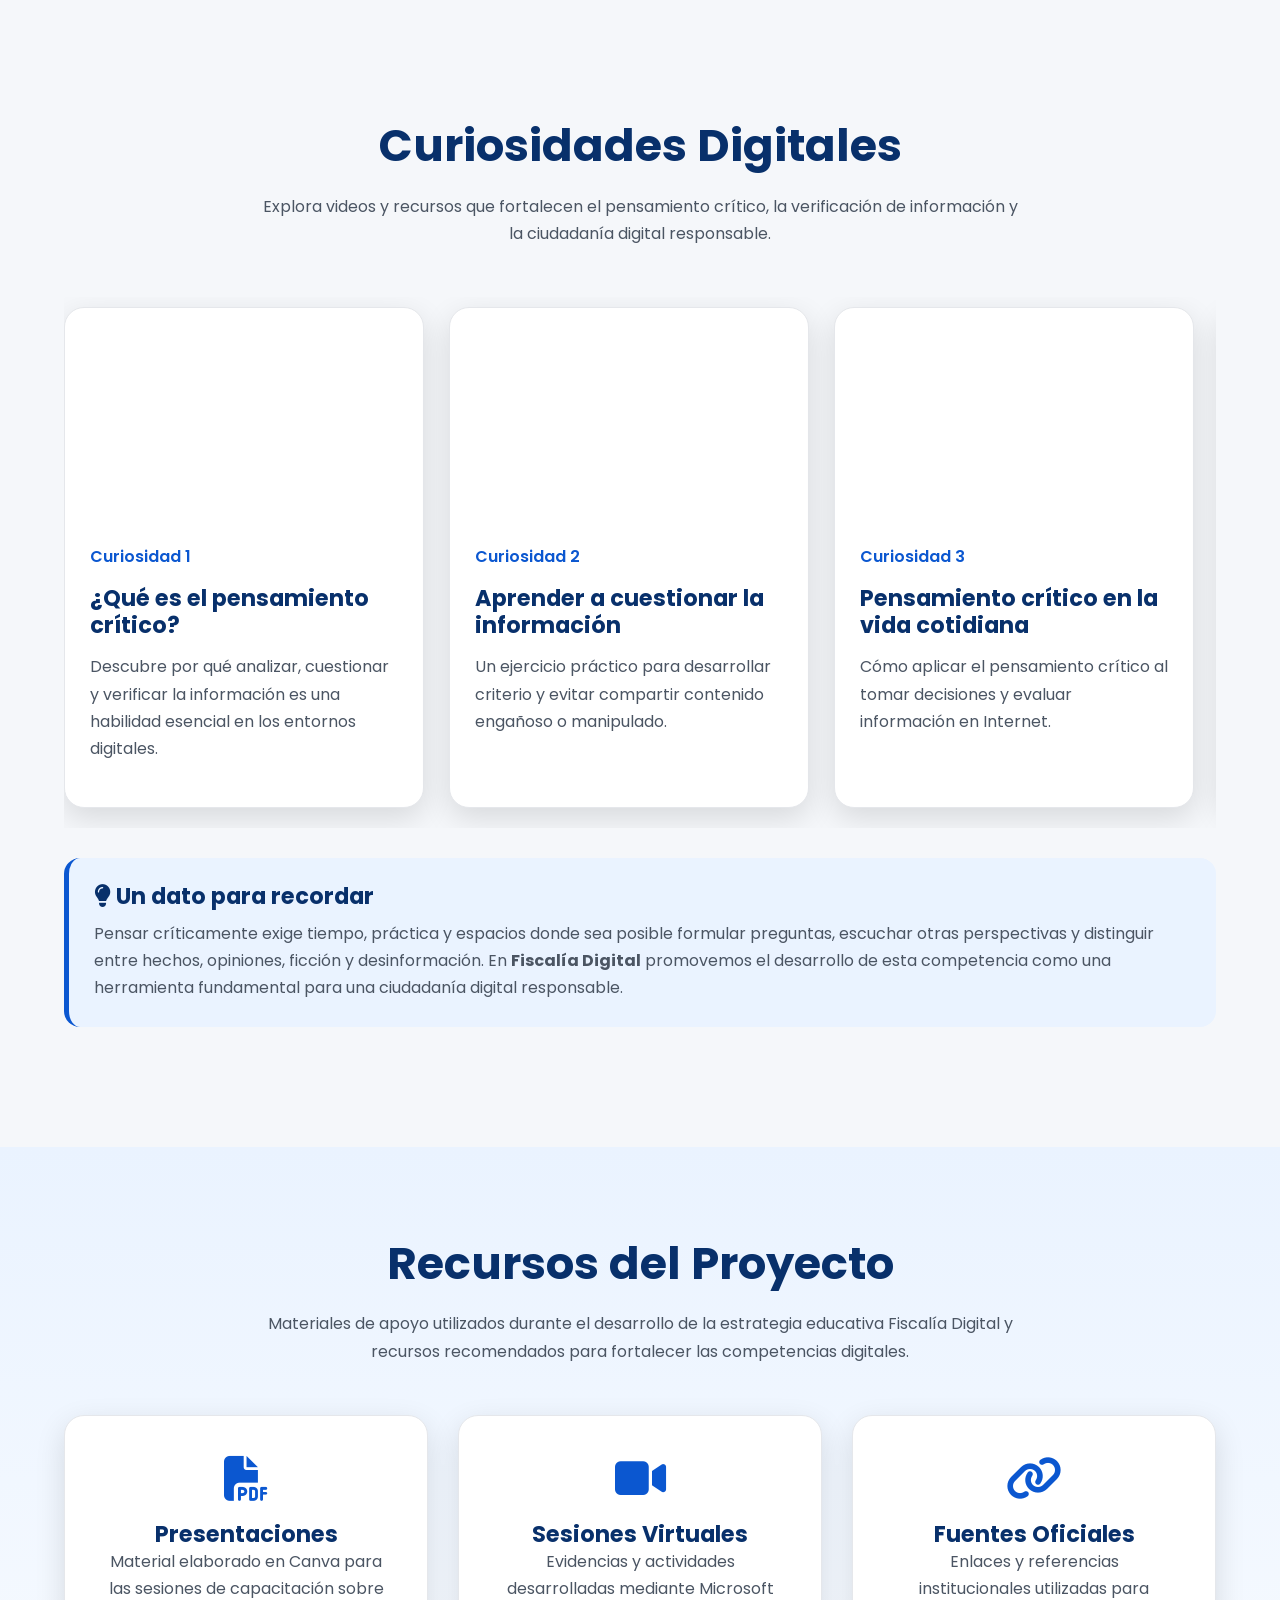
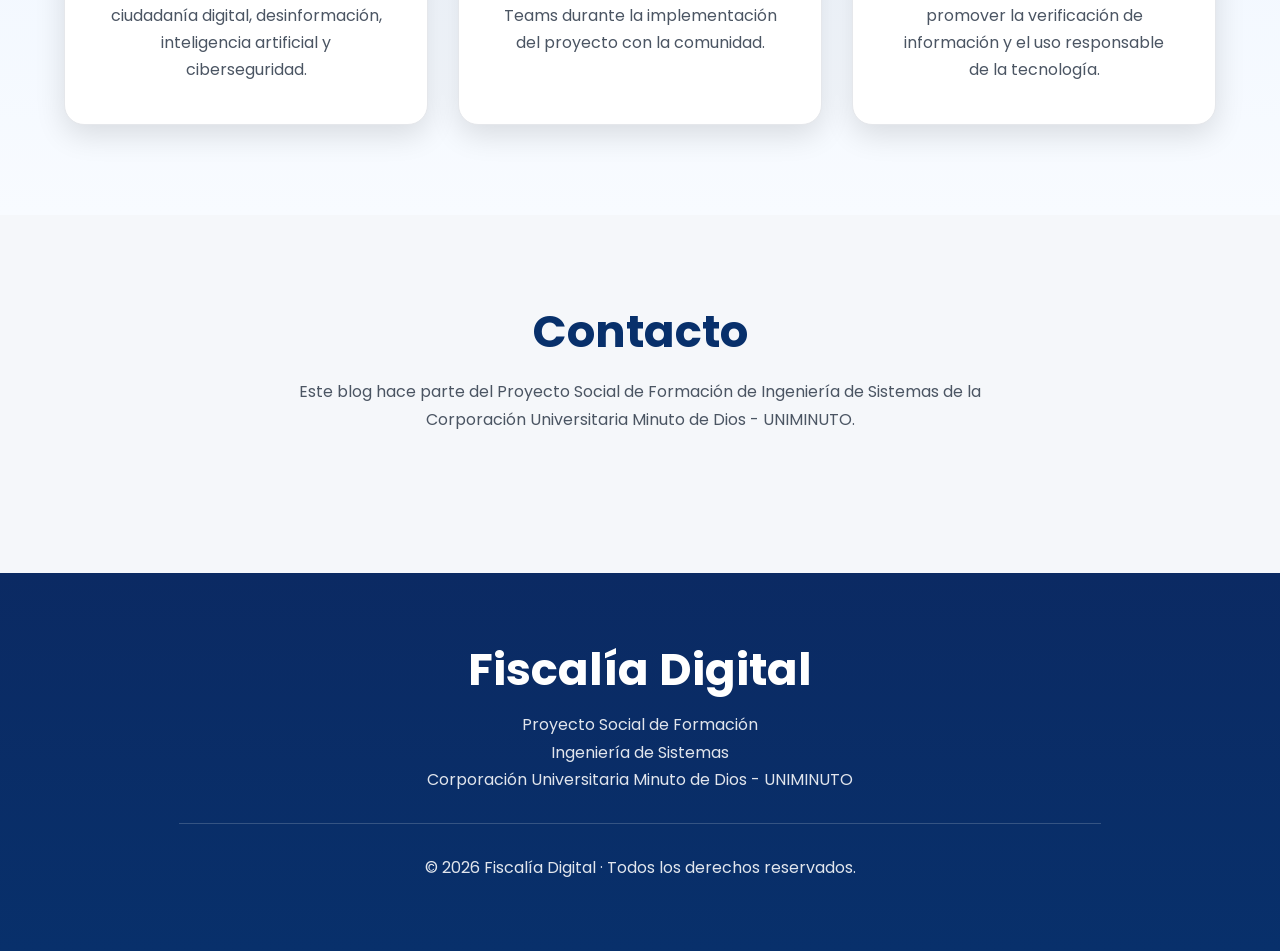
==== commit 40f55dcf: "Replace image source for Entrada 4" ====
--- a/index.html
+++ b/index.html
@@ -293,7 +293,7 @@
 
     <article class="card">
 
-        <img src="img/entrada4.jpg" alt="Sesiones 3 y 4 del Proyecto">
+        <img src="img/entrada4p.png" alt="Sesiones 3 y 4 del Proyecto">
 
         <div class="contenido">
 
--- a/css/estilos.css
+++ b/css/estilos.css
@@ -2163,6 +2163,32 @@
  
 
 }
+/* ==========================
+   BOTONES FINALES DE RECURSOS
+========================== */
+
+.acciones-finales{
+    display:grid;
+    grid-template-columns:repeat(auto-fit,minmax(240px,1fr));
+    gap:18px;
+    margin-top:25px;
+}
+
+.acciones-finales .btn-principal{
+    width:100%;
+    justify-content:center;
+    text-align:center;
+    min-height:60px;
+    padding:16px 22px;
+}
+
+@media(max-width:768px){
+
+    .acciones-finales{
+        grid-template-columns:1fr;
+    }
+
+}
 
 /*==============================
 RESPONSIVE - PANTALLAS PEQUEÑAS
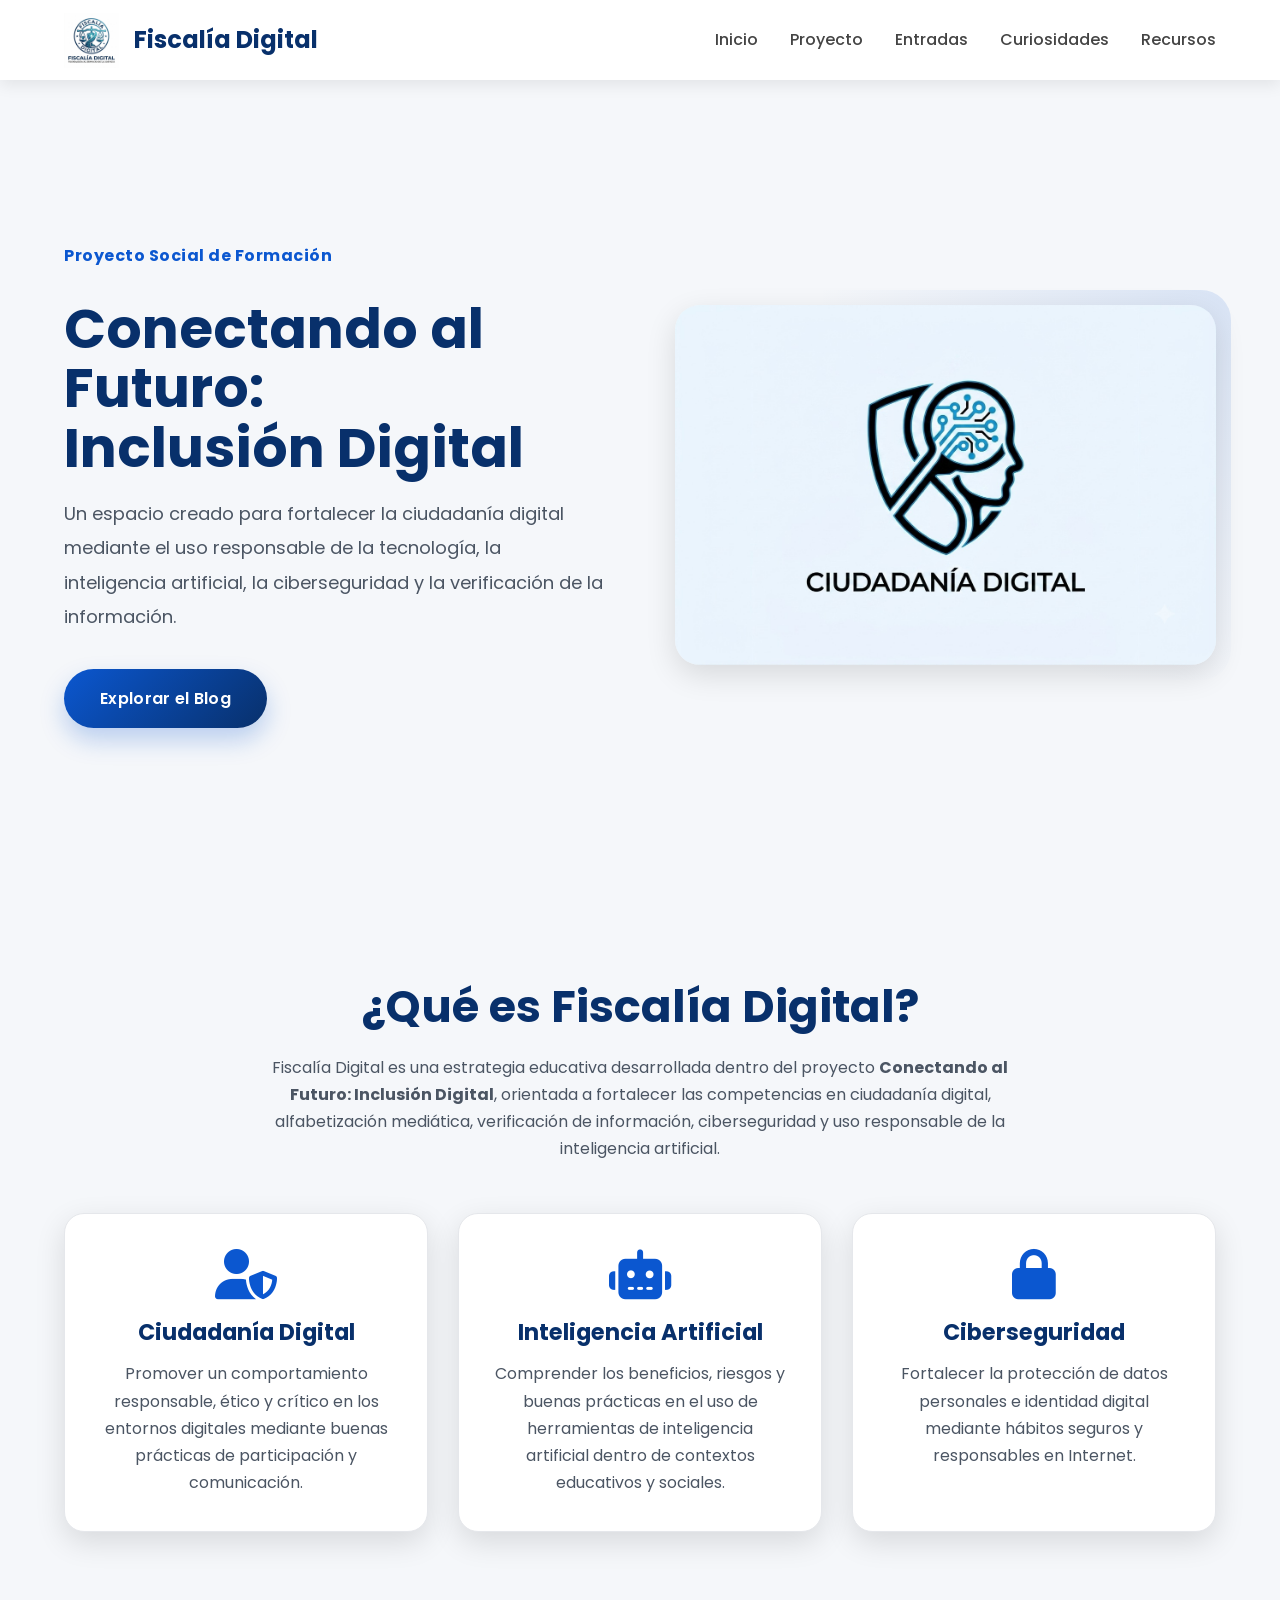
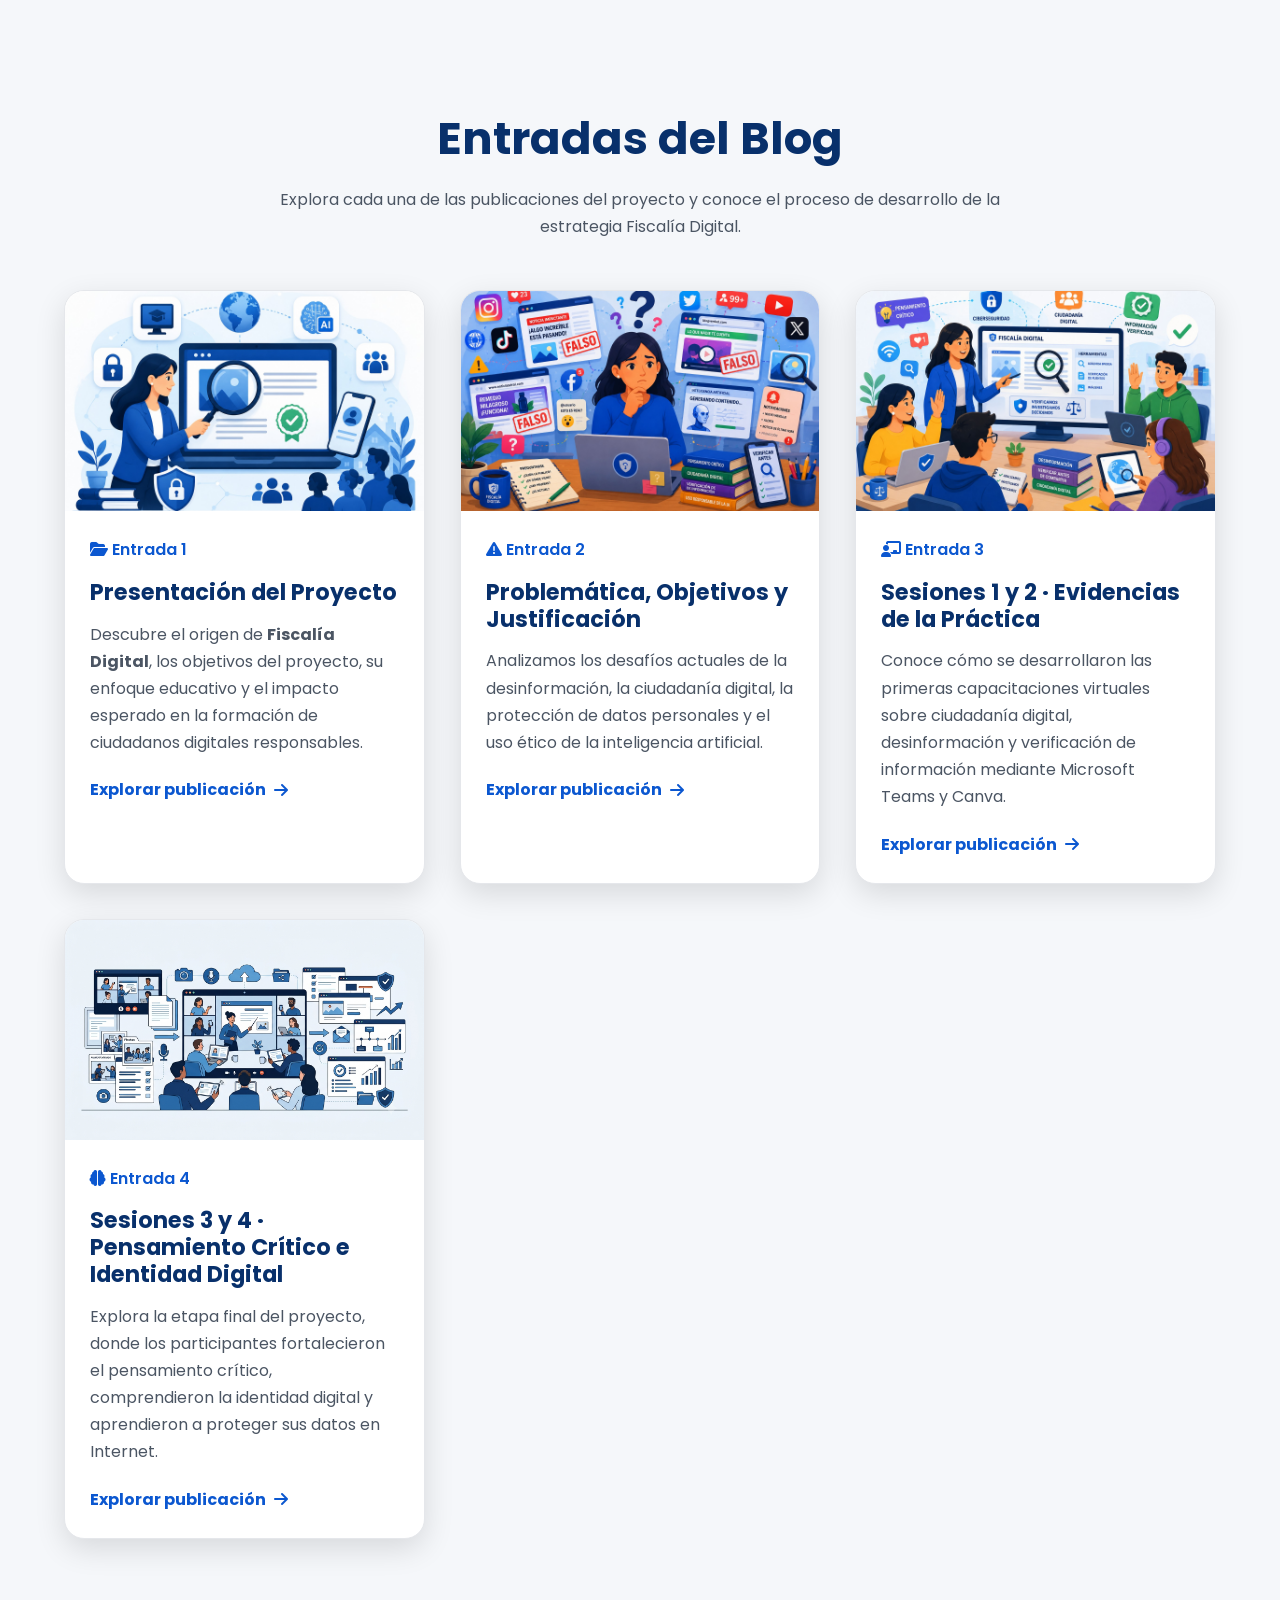
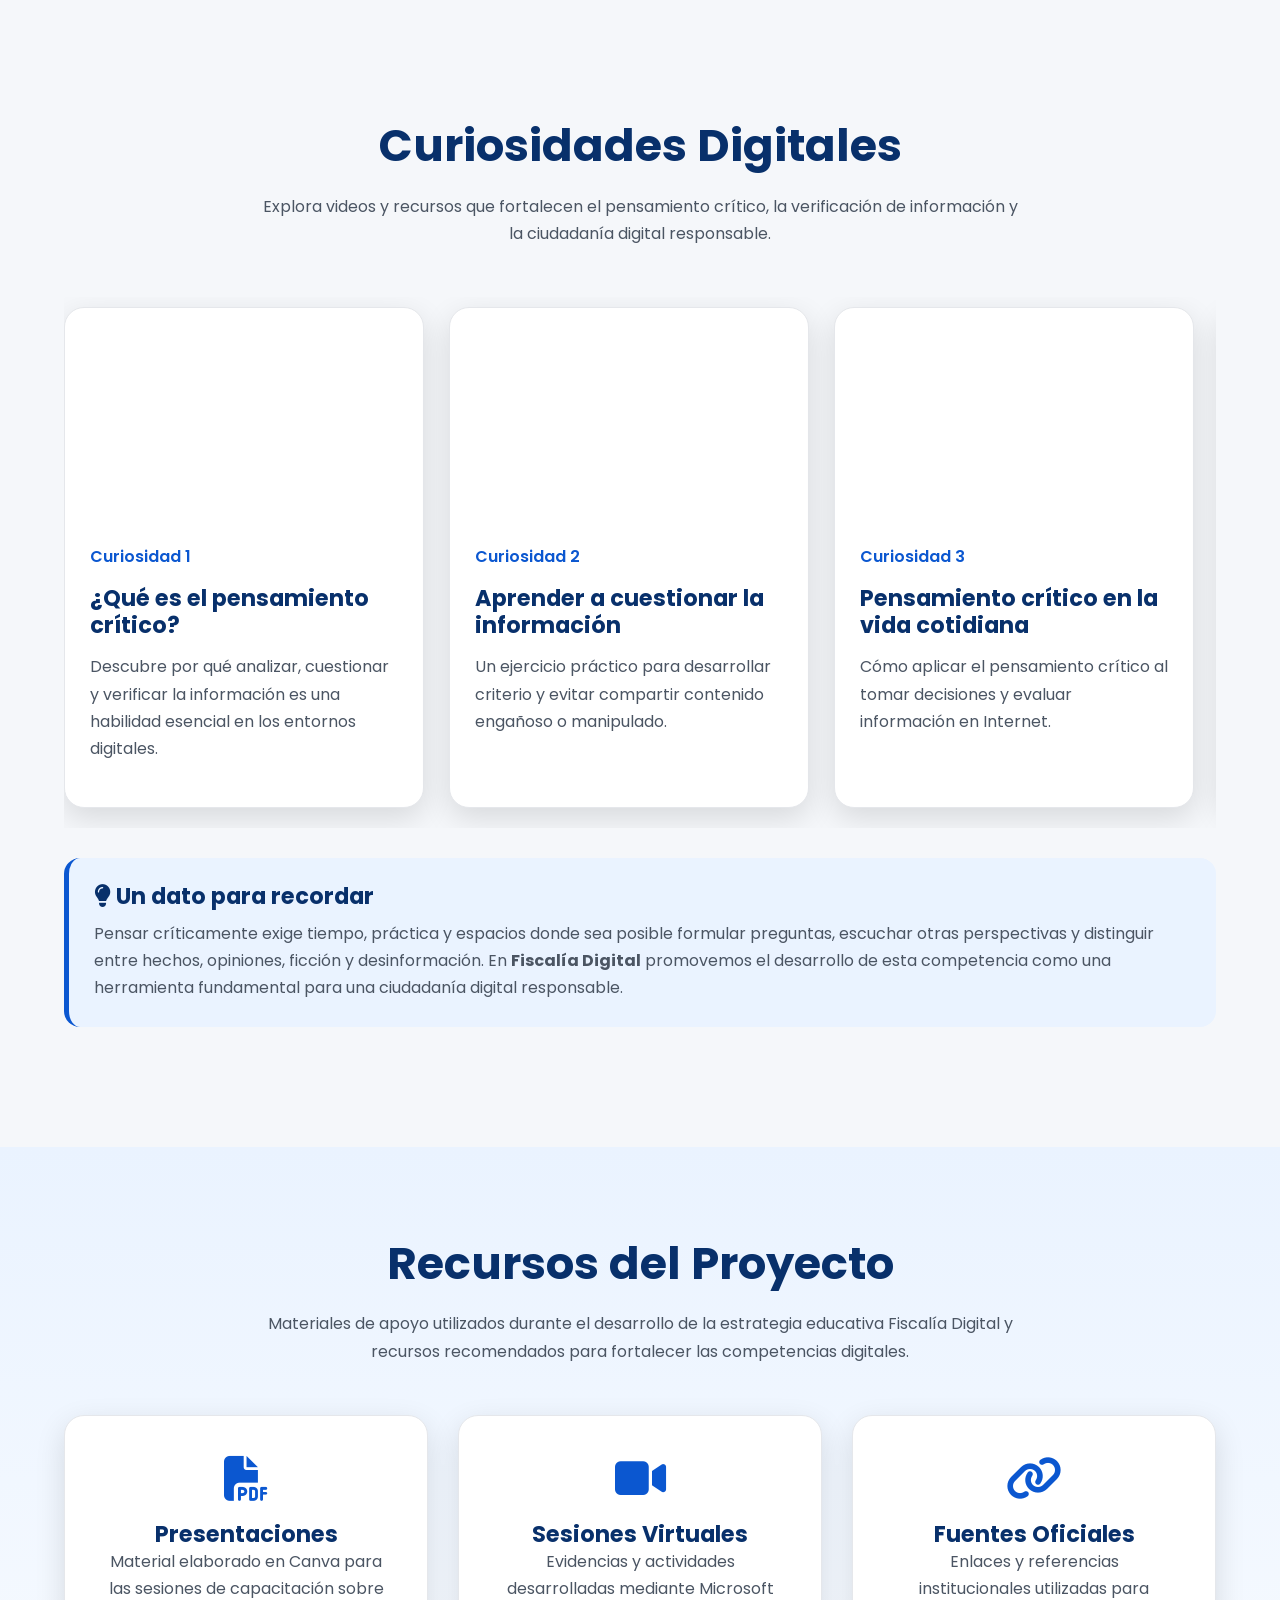
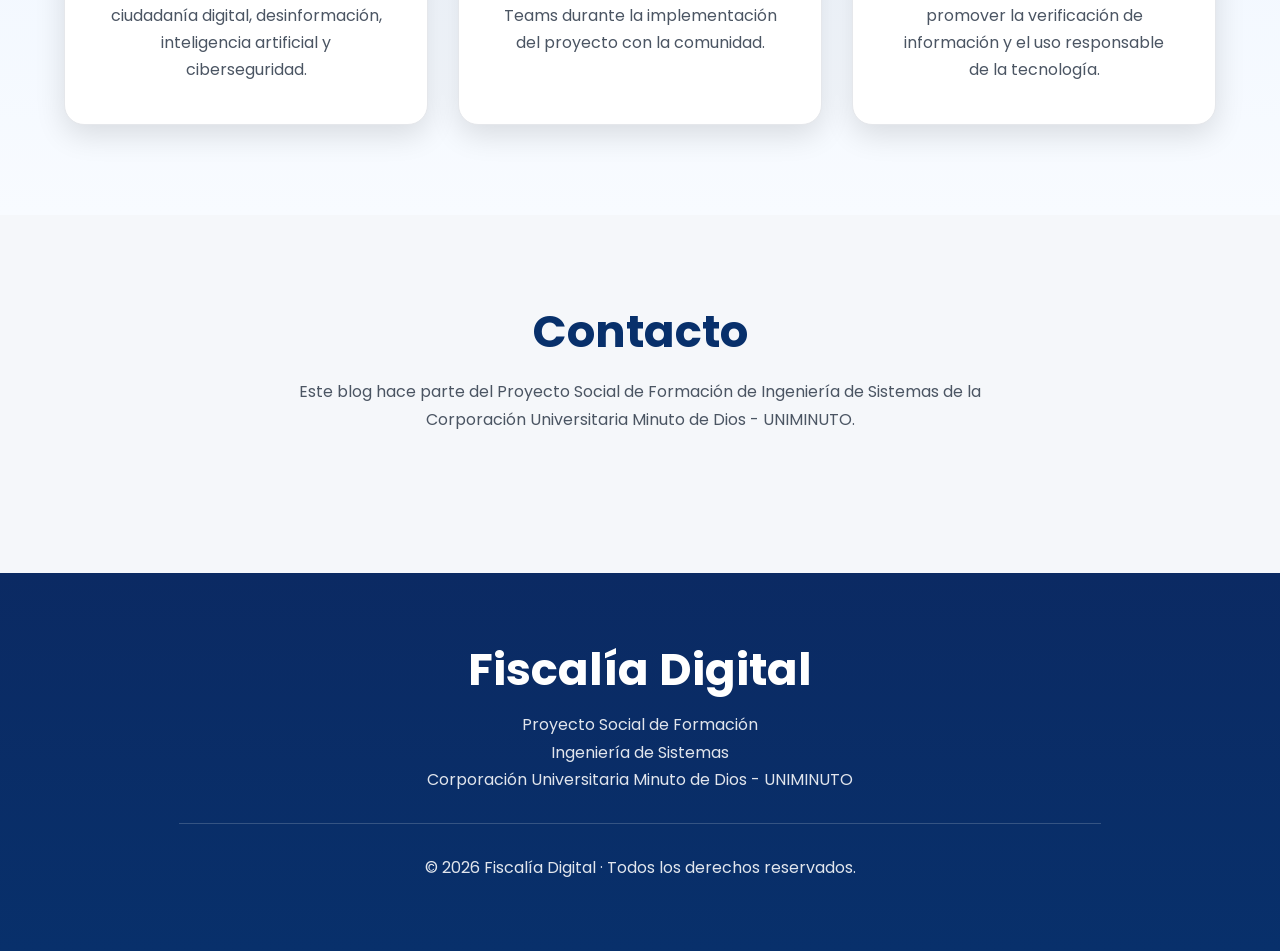
==== commit 5cf115fd: "Fix formatting and comments in index.html" ====
--- a/index.html
+++ b/index.html
@@ -327,7 +327,7 @@
 
             <!-- =====================================================
                  ENTRADA 5 (OCULTA TEMPORALMENTE)
-            ======================================================
+            ====================================================== ====================================================== -->
 
             <article class="card oculto">
 
@@ -357,7 +357,7 @@
 
             </article>
 
-            ====================================================== -->
+           
 
         </div>
 
--- a/css/estilos.css
+++ b/css/estilos.css
@@ -257,6 +257,59 @@
 
 }
 
+/* ================= IMÁGENES DE EVIDENCIAS ================= */
+
+.imagen-evidencia {
+    overflow: hidden;
+    border-radius: 20px;
+    margin: 25px 0;
+    cursor: zoom-in;
+}
+
+.imagen-evidencia img {
+    width: 100%;
+    display: block;
+    transition: transform 0.4s ease;
+}
+
+.imagen-evidencia:hover img {
+    transform: scale(1.05);
+}
+
+/* ================= MODAL DE IMAGEN ================= */
+
+.modal-imagen {
+    display: none;
+    position: fixed;
+    z-index: 9999;
+    inset: 0;
+    background: rgba(0,0,0,0.9);
+    justify-content: center;
+    align-items: center;
+    cursor: zoom-out;
+}
+
+.modal-contenido {
+    max-width: 90%;
+    max-height: 90%;
+    border-radius: 15px;
+    box-shadow: 0 0 30px rgba(0,0,0,0.5);
+}
+
+.cerrar-modal {
+    position: absolute;
+    top: 20px;
+    right: 35px;
+    color: white;
+    font-size: 40px;
+    font-weight: bold;
+    cursor: pointer;
+}
+
+.cerrar-modal:hover {
+    color: #ddd;
+}
+
 /* ==========================
    ENLACES DE RECURSOS
 ========================== */
@@ -1044,7 +1097,22 @@
     display:block;
 
 }
-
+.galeria-item {
+    margin: 0;
+    text-align: center;
+}
+
+.galeria-item figcaption {
+    margin-top: 10px;
+    font-size: 16px;
+    font-weight: 600;
+    color: #1f2937;
+}
+
+/* Opcional: hacer que el enlace ocupe todo el ancho */
+.galeria-item a {
+    display: block;
+}
 
 /*==========================
 RECURSOS
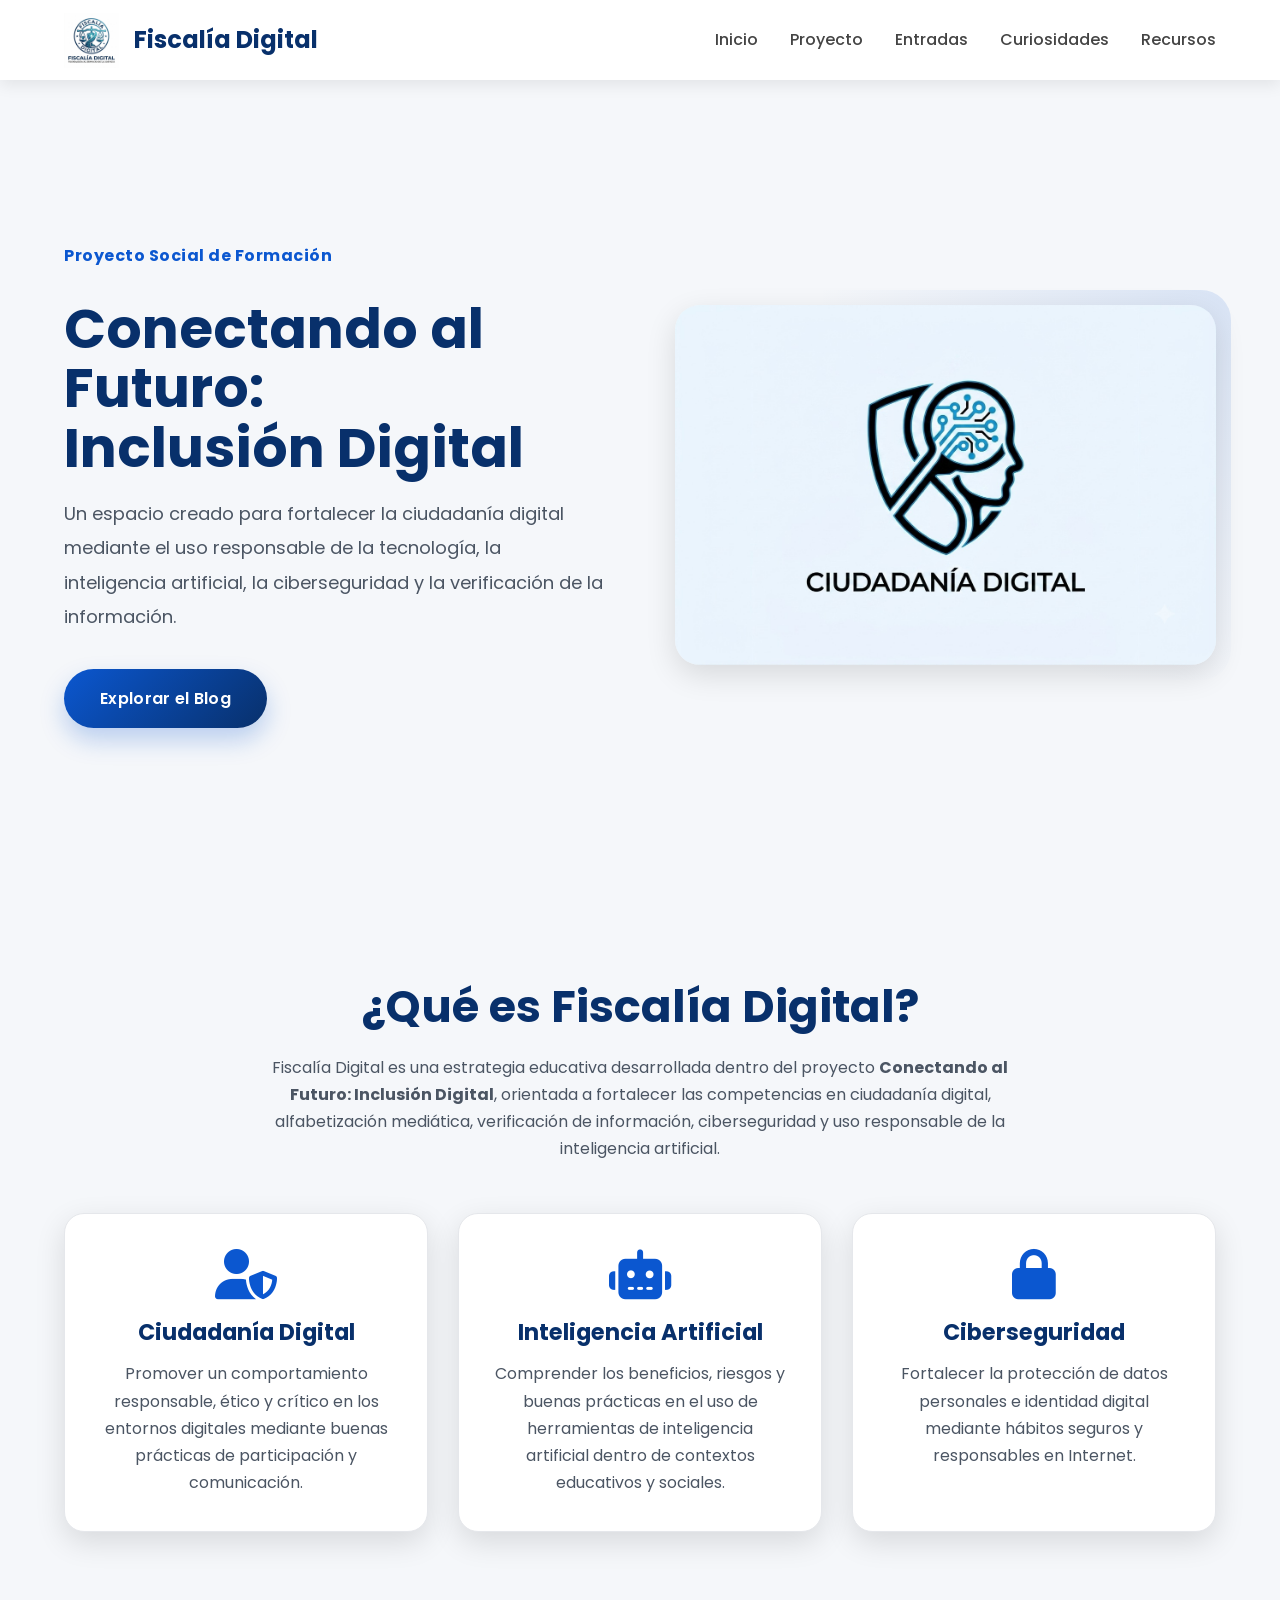
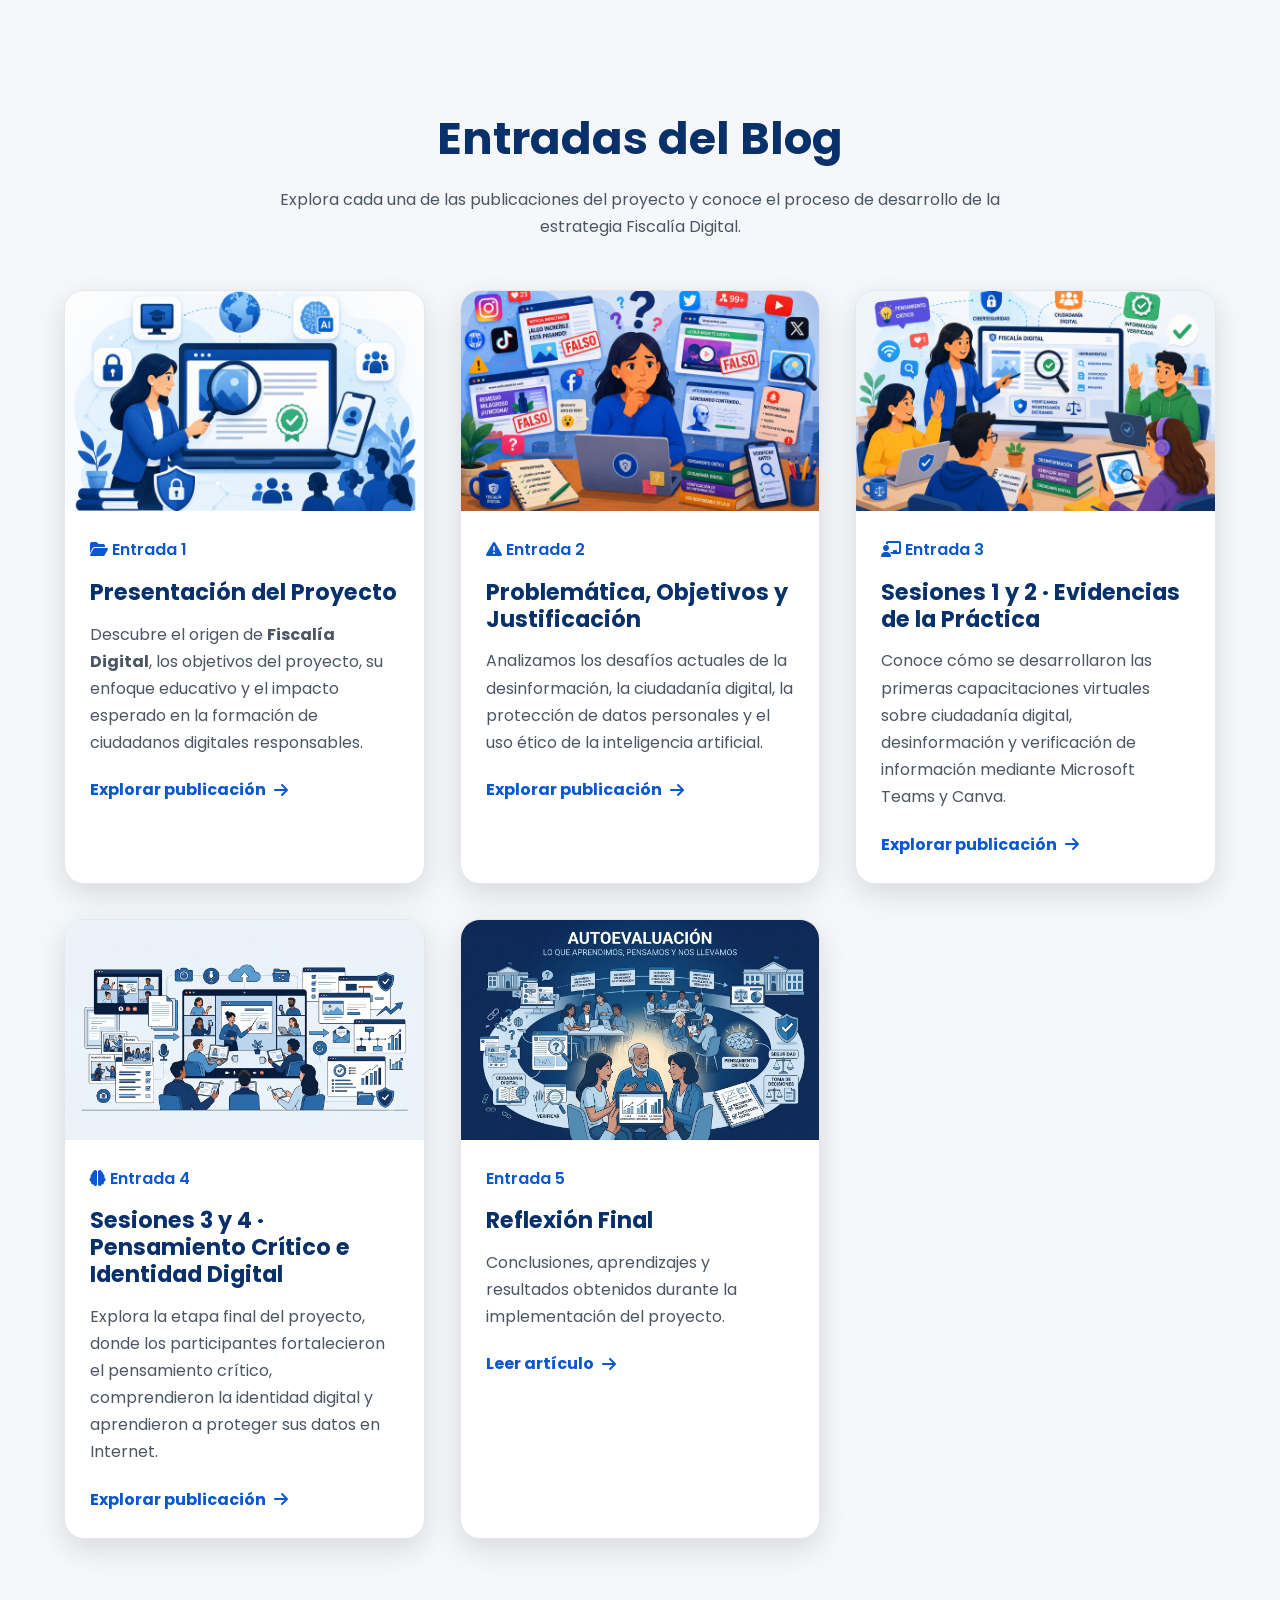
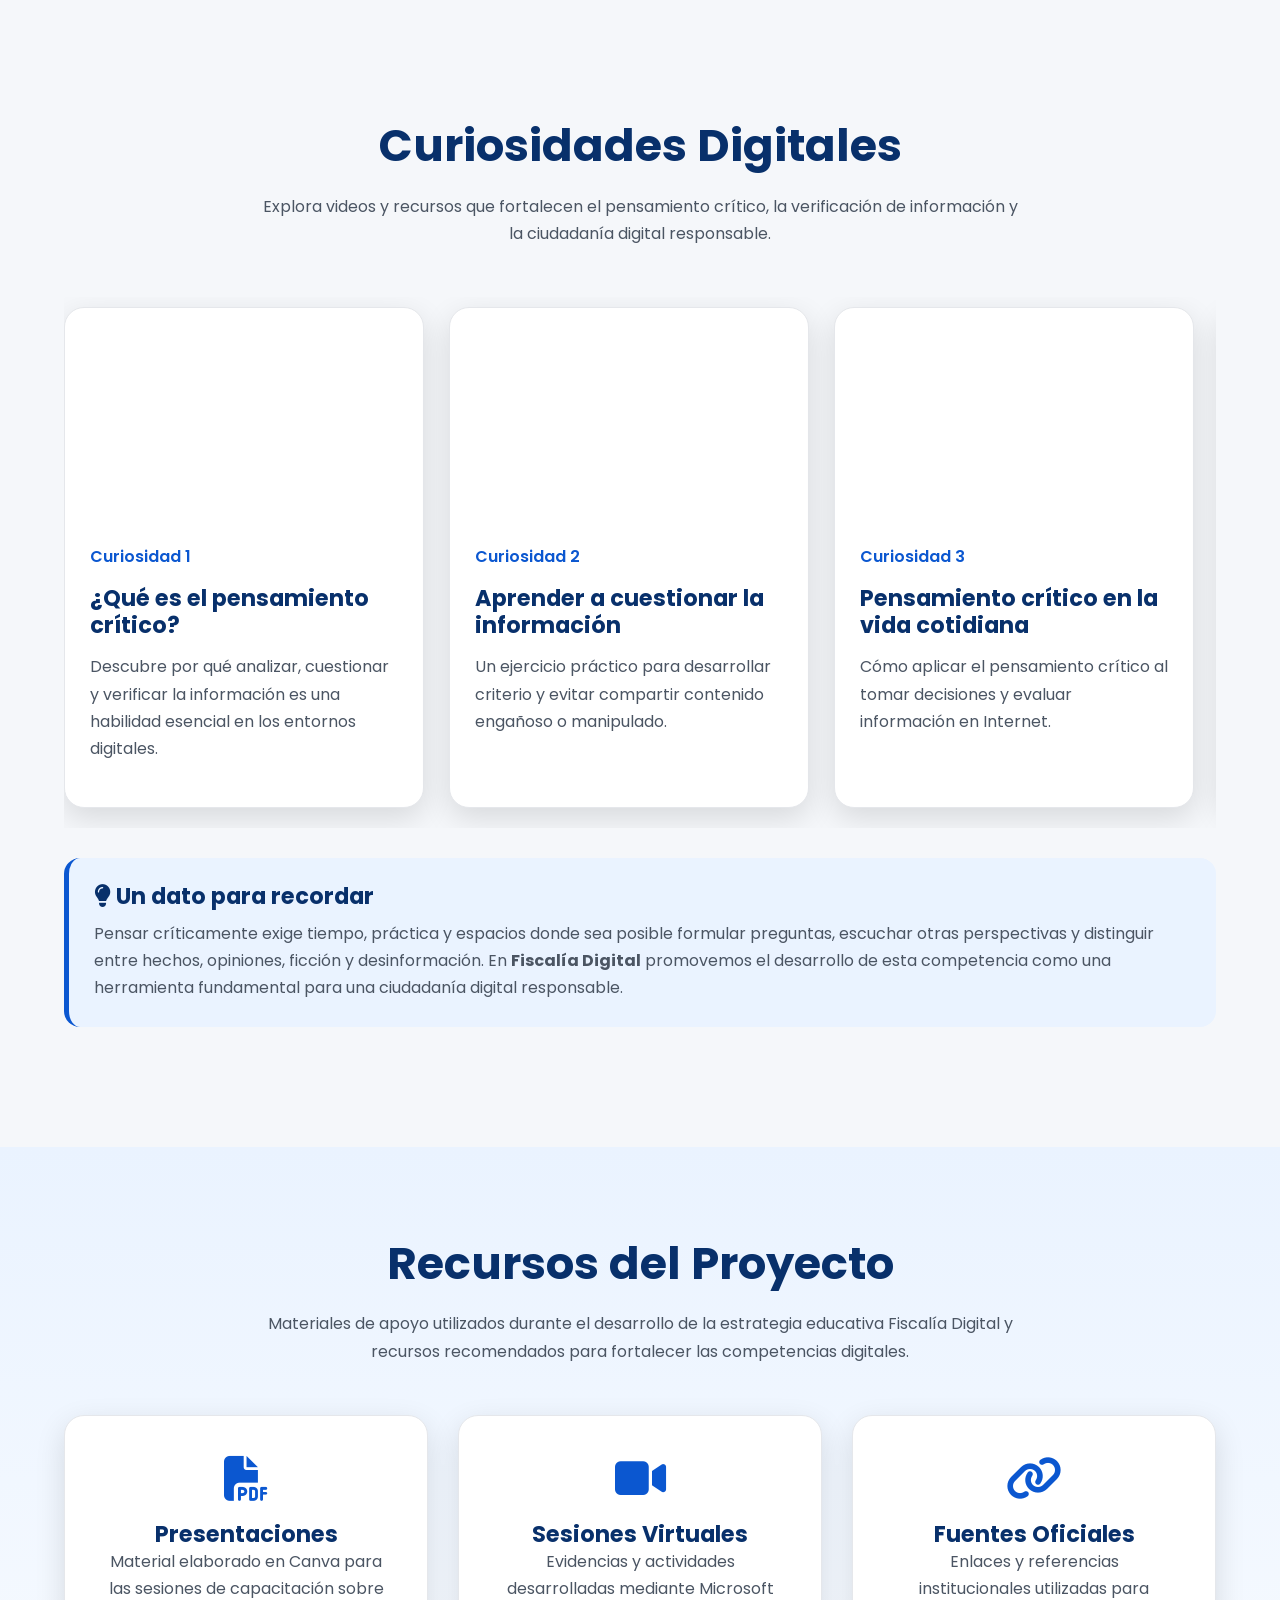
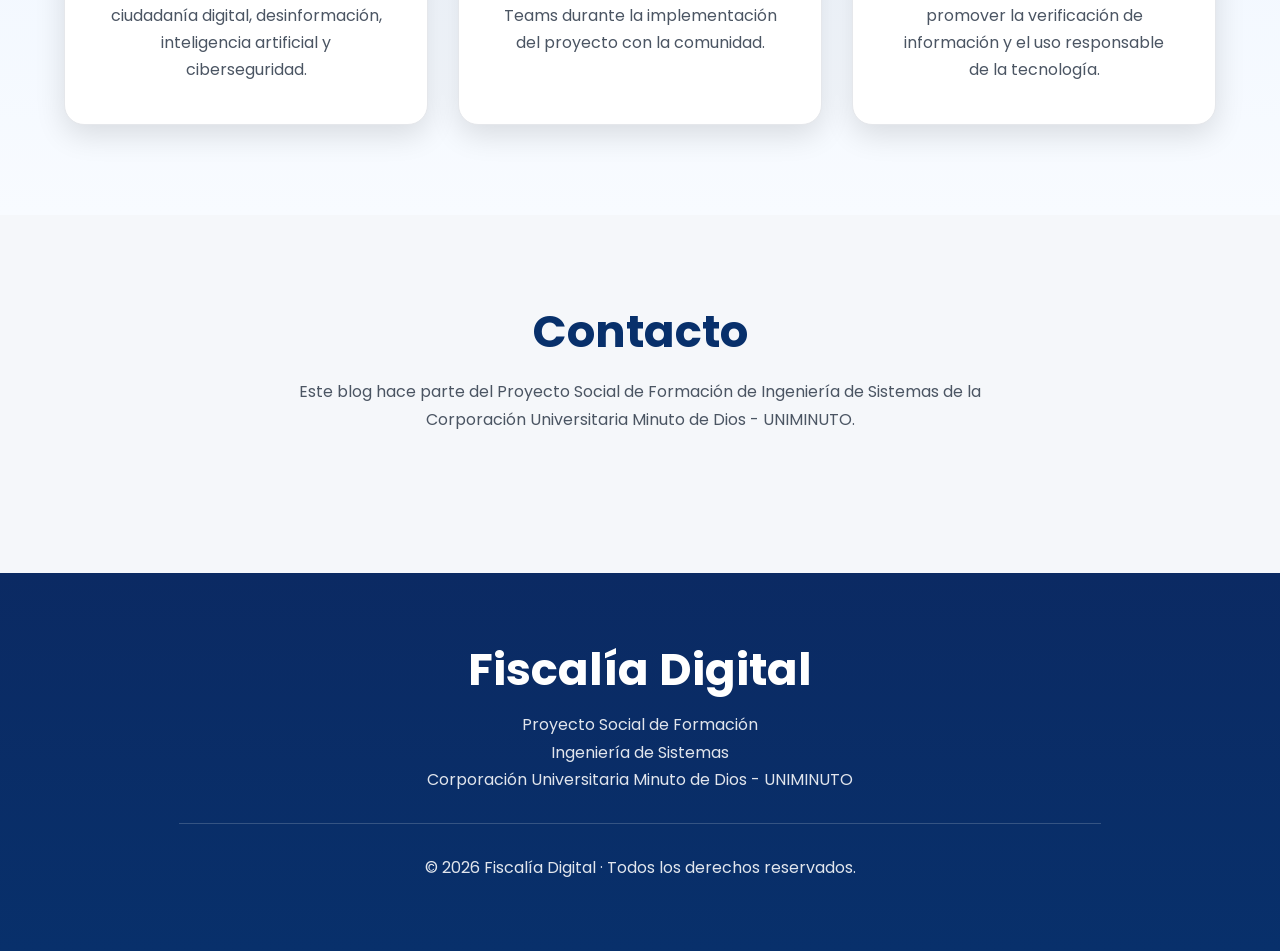
==== commit ed8063d0: "Remove 'oculto' class from article element" ====
--- a/index.html
+++ b/index.html
@@ -329,7 +329,7 @@
                  ENTRADA 5 (OCULTA TEMPORALMENTE)
             ====================================================== ====================================================== -->
 
-            <article class="card oculto">
+            <article class="card">
 
                 <img src="img/entrada5.jpg" alt="Entrada 5">
 
